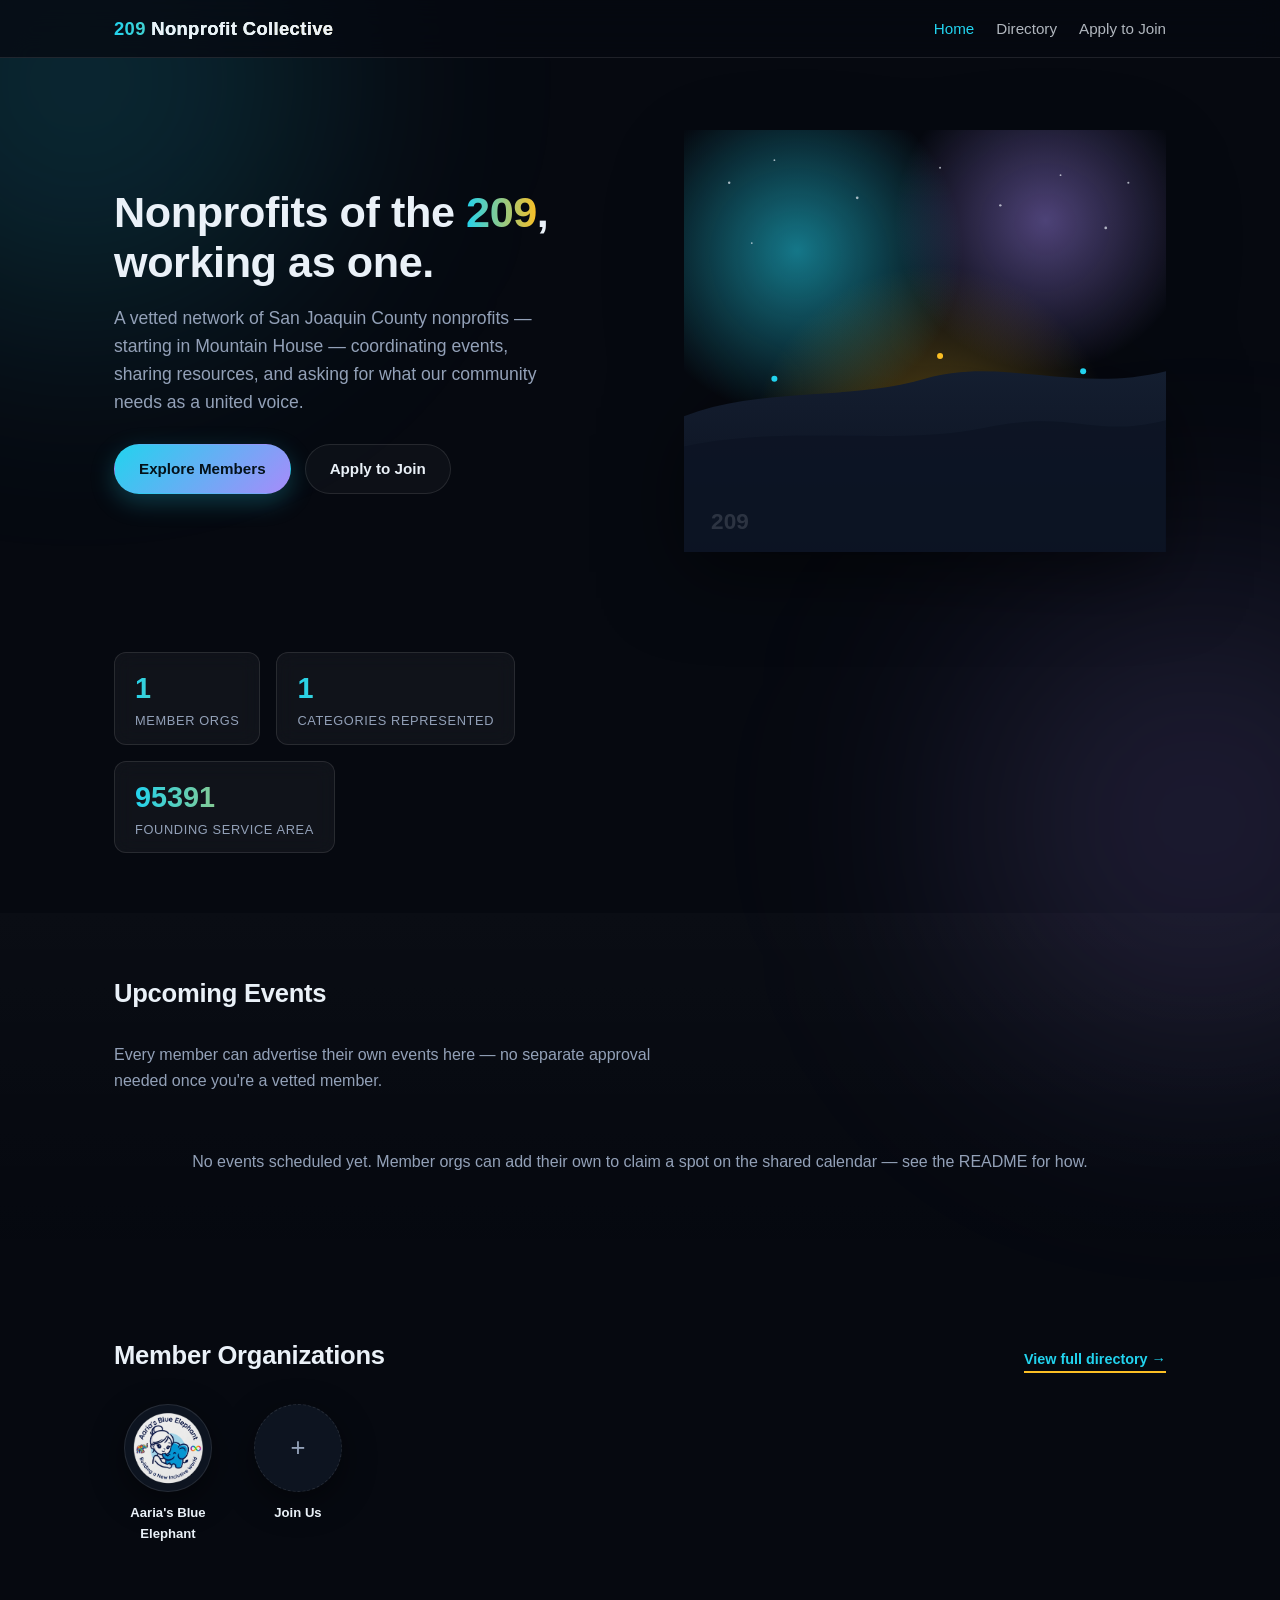
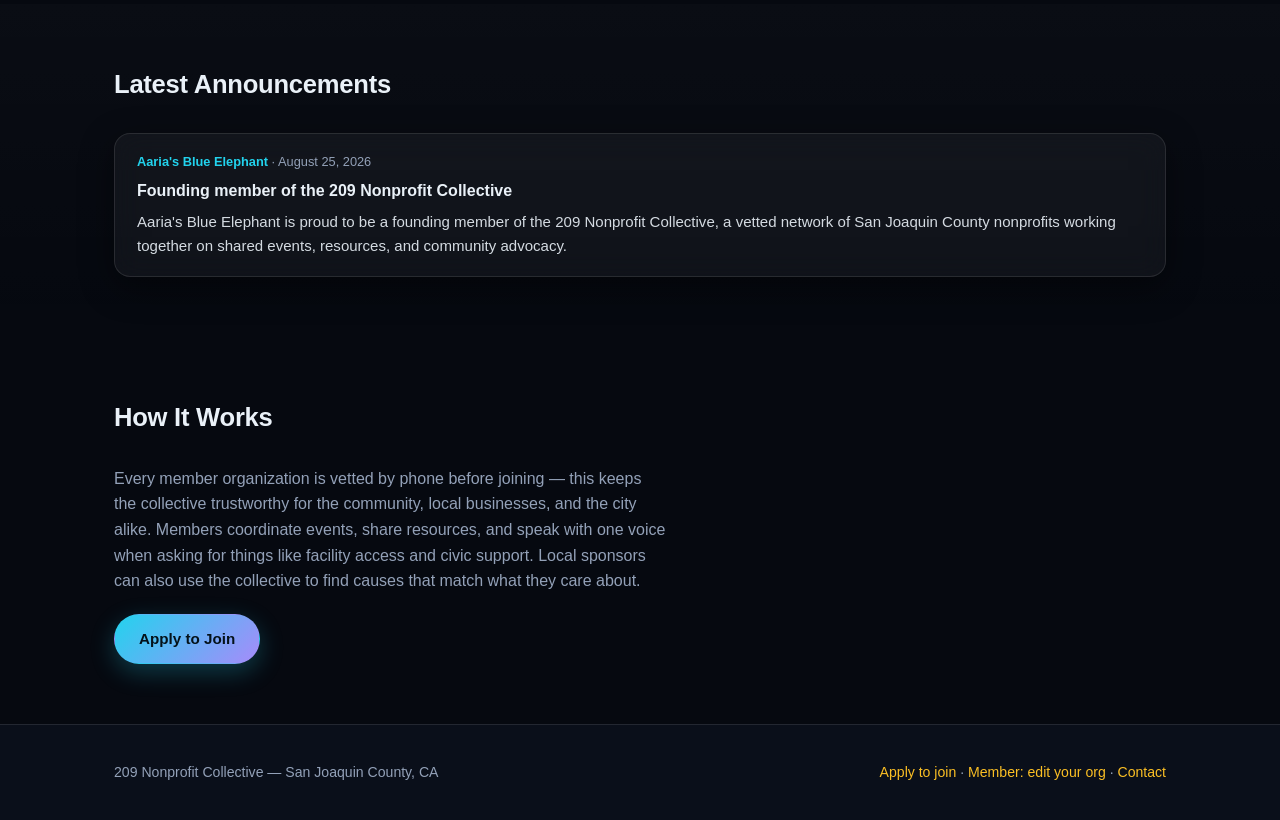
==== index.html @ 1b948d1a "Add dark/glow redesign, self-service org editing, and Google-auth publish path - Real logo, futurist" ====
<!doctype html>
<html lang="en">
<head>
  <meta charset="utf-8" />
  <meta name="viewport" content="width=device-width, initial-scale=1" />
  <title>209 Nonprofit Collective</title>
  <meta name="description" content="A vetted network of nonprofits serving San Joaquin County — starting in Mountain House and growing across the 209." />
  <link rel="stylesheet" href="assets/css/style.css" />
</head>
<body>
  <nav class="site-nav">
    <div class="container">
      <a class="brand" href="index.html">209 <span>Nonprofit Collective</span></a>
      <div class="nav-links">
        <a href="index.html" class="active">Home</a>
        <a href="directory.html">Directory</a>
        <a href="apply.html">Apply to Join</a>
      </div>
    </div>
  </nav>

  <header class="hero">
    <div class="container">
      <div class="hero-copy">
        <h1>Nonprofits of the <em>209</em>, working as one.</h1>
        <p>A vetted network of San Joaquin County nonprofits — starting in Mountain House — coordinating events, sharing resources, and asking for what our community needs as a united voice.</p>
        <div class="hero-actions">
          <a class="btn btn-gold" href="directory.html">Explore Members</a>
          <a class="btn btn-outline" href="apply.html">Apply to Join</a>
        </div>
      </div>
      <div class="hero-art">
        <img src="assets/img/hero.svg" alt="Illustration of San Joaquin County hills and wind turbines at sunrise" />
      </div>
    </div>
    <div class="container">
      <div class="stats">
        <div>
          <div class="stat-num" id="stat-members">–</div>
          <div class="stat-label">Member Orgs</div>
        </div>
        <div>
          <div class="stat-num" id="stat-categories">–</div>
          <div class="stat-label">Categories Represented</div>
        </div>
        <div>
          <div class="stat-num">95391</div>
          <div class="stat-label">Founding Service Area</div>
        </div>
      </div>
    </div>
  </header>

  <section class="section section-alt">
    <div class="container">
      <div class="section-head">
        <h2>Upcoming Events</h2>
      </div>
      <p class="lead">Every member can advertise their own events here — no separate approval needed once you're a vetted member.</p>
      <div class="event-list" id="events-list">
        <div class="empty-state">Loading events…</div>
      </div>
    </div>
  </section>

  <section class="section">
    <div class="container">
      <div class="section-head">
        <h2>Member Organizations</h2>
        <a class="link" href="directory.html">View full directory →</a>
      </div>
      <div class="bubble-grid" id="member-bubbles">
        <div class="empty-state">Loading member organizations…</div>
      </div>
    </div>
  </section>

  <section class="section section-alt">
    <div class="container">
      <div class="section-head">
        <h2>Latest Announcements</h2>
      </div>
      <div class="announce-list" id="announcements-list">
        <div class="empty-state">Loading announcements…</div>
      </div>
    </div>
  </section>

  <section class="section">
    <div class="container">
      <div class="section-head">
        <h2>How It Works</h2>
      </div>
      <p class="lead">Every member organization is vetted by phone before joining — this keeps the collective trustworthy for the community, local businesses, and the city alike. Members coordinate events, share resources, and speak with one voice when asking for things like facility access and civic support. Local sponsors can also use the collective to find causes that match what they care about.</p>
      <div class="hero-actions" style="margin-top: 20px;">
        <a class="btn btn-gold" href="apply.html">Apply to Join</a>
      </div>
    </div>
  </section>

  <footer class="site-footer">
    <div class="container footer-row">
      <div>209 Nonprofit Collective — San Joaquin County, CA</div>
      <div><a href="apply.html">Apply to join</a> · <a href="edit.html">Member: edit your org</a> · <a href="mailto:contact@aariasblueelephant.org">Contact</a></div>
    </div>
  </footer>

  <script src="assets/js/data.js" defer></script>
  <script src="assets/js/render.js" defer></script>
  <script src="assets/js/home.js" defer></script>
</body>
</html>
---- assets/css/style.css ----
:root {
  --bg: #060910;
  --bg-alt: #0A0F1A;
  --navy: #101827;
  --navy-dark: #060910;
  --panel: rgba(255, 255, 255, 0.045);
  --panel-solid: #0D1420;
  --panel-border: rgba(255, 255, 255, 0.10);
  --cyan: #22D3EE;
  --cyan-dim: rgba(34, 211, 238, 0.14);
  --gold: #FBBF24;
  --gold-dim: rgba(251, 191, 36, 0.14);
  --violet: #A78BFA;
  --pink: #F472B6;
  --sage: #5EEAD4;
  --text: #EAF1F8;
  --muted: #93A1B8;
  --white: #101827;
  --border: var(--panel-border);
  --radius: 16px;
  --shadow: 0 10px 34px rgba(0, 0, 0, 0.45);
  --glow-cyan: 0 0 0 1px rgba(34,211,238,0.35), 0 0 24px rgba(34,211,238,0.18);
  --font: -apple-system, BlinkMacSystemFont, "Segoe UI", Roboto, Helvetica, Arial, sans-serif;
  --org-accent: var(--cyan);
}

* { box-sizing: border-box; }

[hidden] { display: none !important; }

html { background: var(--bg); }

body {
  margin: 0;
  font-family: var(--font);
  color: var(--text);
  background: var(--bg);
  line-height: 1.6;
  position: relative;
  overflow-x: hidden;
}

/* ambient glow blobs, fixed so they read consistently behind every page */
body::before,
body::after {
  content: "";
  position: fixed;
  width: 480px;
  height: 480px;
  border-radius: 50%;
  filter: blur(120px);
  z-index: 0;
  pointer-events: none;
}
body::before { top: -160px; left: -160px; background: rgba(34, 211, 238, 0.16); }
body::after { bottom: -160px; right: -160px; background: rgba(167, 139, 250, 0.14); }

a { color: inherit; text-decoration: none; }

img { max-width: 100%; display: block; }

.container {
  max-width: 1100px;
  margin: 0 auto;
  padding: 0 24px;
  position: relative;
  z-index: 1;
}

/* Nav */
.site-nav {
  background: rgba(6, 9, 16, 0.75);
  backdrop-filter: blur(14px);
  -webkit-backdrop-filter: blur(14px);
  border-bottom: 1px solid var(--panel-border);
  color: var(--text);
  position: sticky;
  top: 0;
  z-index: 20;
}

.site-nav .container {
  display: flex;
  align-items: center;
  justify-content: space-between;
  padding-top: 14px;
  padding-bottom: 14px;
}

.brand {
  font-weight: 800;
  font-size: 1.15rem;
  letter-spacing: 0.02em;
  background: linear-gradient(90deg, var(--cyan), var(--gold));
  -webkit-background-clip: text;
  background-clip: text;
  color: transparent;
}

.brand span {
  background: linear-gradient(90deg, var(--text), var(--text));
  -webkit-background-clip: text;
  background-clip: text;
  color: var(--text);
}

.nav-links {
  display: flex;
  gap: 22px;
  font-size: 0.95rem;
}

.nav-links a {
  opacity: 0.75;
  transition: opacity 0.15s ease, color 0.15s ease;
  color: var(--text);
}

.nav-links a:hover,
.nav-links a.active { opacity: 1; color: var(--cyan); }

.nav-edit-btn {
  padding: 6px 16px;
  border-radius: 999px;
  border: 1px solid color-mix(in srgb, var(--org-accent) 55%, transparent);
  color: var(--org-accent) !important;
  font-weight: 700;
  opacity: 1 !important;
  background: color-mix(in srgb, var(--org-accent) 12%, transparent);
  transition: background 0.15s ease, transform 0.12s ease, box-shadow 0.15s ease;
}
.nav-edit-btn:hover {
  background: color-mix(in srgb, var(--org-accent) 24%, transparent);
  box-shadow: 0 0 16px color-mix(in srgb, var(--org-accent) 35%, transparent);
  transform: translateY(-1px);
}

/* Hero */
.hero {
  position: relative;
  overflow: hidden;
}

.hero .container {
  display: grid;
  grid-template-columns: 1.1fr 1fr;
  align-items: center;
  gap: 40px;
  padding-top: 72px;
  padding-bottom: 0;
}

.hero-copy h1 {
  font-size: 2.7rem;
  line-height: 1.15;
  margin: 0 0 16px;
  letter-spacing: -0.01em;
}

.hero-copy h1 em {
  font-style: normal;
  background: linear-gradient(90deg, var(--cyan), var(--gold));
  -webkit-background-clip: text;
  background-clip: text;
  color: transparent;
}

.hero-copy p {
  font-size: 1.1rem;
  color: var(--muted);
  max-width: 46ch;
  margin: 0 0 28px;
}

.hero-actions { display: flex; gap: 14px; flex-wrap: wrap; }

.btn {
  display: inline-block;
  padding: 12px 24px;
  border-radius: 999px;
  font-weight: 700;
  font-size: 0.95rem;
  border: 1px solid transparent;
  cursor: pointer;
  transition: transform 0.12s ease, box-shadow 0.12s ease, background 0.12s ease;
}

.btn:hover { transform: translateY(-1px); }

.btn-gold {
  background: linear-gradient(135deg, var(--cyan), var(--violet));
  color: #04121A;
  box-shadow: 0 8px 24px rgba(34, 211, 238, 0.25);
}
.btn-gold:hover { box-shadow: 0 10px 30px rgba(34, 211, 238, 0.4); }

.btn-outline {
  background: rgba(255,255,255,0.03);
  border-color: var(--panel-border);
  color: var(--text);
}
.btn-outline:hover { border-color: var(--cyan); color: var(--cyan); }

.hero-art { align-self: end; }
.hero-art img { width: 100%; height: auto; filter: drop-shadow(0 20px 40px rgba(0,0,0,0.5)); }

/* Stats */
.stats {
  display: flex;
  gap: 16px;
  padding: 28px 0 60px;
  flex-wrap: wrap;
}

.stats > div {
  background: var(--panel);
  border: 1px solid var(--panel-border);
  border-radius: 12px;
  padding: 12px 20px;
  backdrop-filter: blur(10px);
}

.stat-num {
  font-size: 1.8rem;
  font-weight: 800;
  background: linear-gradient(90deg, var(--cyan), var(--gold));
  -webkit-background-clip: text;
  background-clip: text;
  color: transparent;
}

.stat-label {
  font-size: 0.8rem;
  color: var(--muted);
  text-transform: uppercase;
  letter-spacing: 0.05em;
}

/* Section headings */
.section { padding: 60px 0; position: relative; }
.section-alt { background: linear-gradient(180deg, rgba(255,255,255,0.02), rgba(255,255,255,0)); }

.section-head {
  display: flex;
  align-items: baseline;
  justify-content: space-between;
  gap: 20px;
  margin-bottom: 28px;
  flex-wrap: wrap;
}

.section-head h2 { margin: 0; font-size: 1.6rem; letter-spacing: -0.01em; }
.section-head .link { color: var(--cyan); font-weight: 600; font-size: 0.9rem; border-bottom: 2px solid var(--gold); }
.section p.lead { color: var(--muted); max-width: 62ch; }

/* Member bubbles */
.bubble-grid {
  display: flex;
  flex-wrap: wrap;
  gap: 22px;
}

.bubble {
  width: 108px;
  text-align: center;
  cursor: pointer;
}

.bubble-avatar {
  width: 88px;
  height: 88px;
  border-radius: 50%;
  background: var(--panel-solid);
  border: 1px solid var(--panel-border);
  box-shadow: var(--shadow);
  display: flex;
  align-items: center;
  justify-content: center;
  overflow: hidden;
  margin: 0 auto 10px;
  transition: transform 0.15s ease, border-color 0.15s ease, box-shadow 0.15s ease;
}

.bubble:hover .bubble-avatar { transform: translateY(-3px); border-color: var(--cyan); box-shadow: var(--glow-cyan); }

.bubble-avatar img { width: 100%; height: 100%; object-fit: cover; }

.bubble-avatar .initials {
  font-weight: 700;
  color: var(--cyan);
  font-size: 1.1rem;
}

.bubble-name { font-size: 0.82rem; color: var(--text); font-weight: 600; }

.bubble-add .bubble-avatar {
  border-style: dashed;
  color: var(--muted);
  font-size: 1.6rem;
}

/* Cards / directory */
.toolbar {
  display: flex;
  gap: 14px;
  flex-wrap: wrap;
  margin-bottom: 28px;
}

.search-input,
.category-select {
  padding: 12px 16px;
  border-radius: 999px;
  border: 1px solid var(--panel-border);
  background: var(--panel-solid);
  color: var(--text);
  font-size: 0.95rem;
  font-family: var(--font);
}

.search-input::placeholder { color: var(--muted); }
.search-input { flex: 1; min-width: 220px; }

.card-grid {
  display: grid;
  grid-template-columns: repeat(auto-fill, minmax(260px, 1fr));
  gap: 20px;
}

.card {
  background: var(--panel);
  backdrop-filter: blur(14px);
  -webkit-backdrop-filter: blur(14px);
  border: 1px solid var(--panel-border);
  border-radius: var(--radius);
  padding: 20px;
  box-shadow: var(--shadow);
  display: flex;
  flex-direction: column;
  gap: 10px;
  transition: border-color 0.15s ease, transform 0.15s ease;
}

.card:hover { border-color: rgba(34,211,238,0.35); transform: translateY(-2px); }

.card-top { display: flex; align-items: center; gap: 12px; }

.card-avatar {
  width: 52px;
  height: 52px;
  border-radius: 50%;
  background: var(--panel-solid);
  border: 1px solid var(--panel-border);
  display: flex;
  align-items: center;
  justify-content: center;
  overflow: hidden;
  flex-shrink: 0;
}

.card-avatar img { width: 100%; height: 100%; object-fit: cover; }

.card-title { font-weight: 700; font-size: 1.05rem; }

.badge {
  display: inline-block;
  font-size: 0.72rem;
  font-weight: 700;
  text-transform: uppercase;
  letter-spacing: 0.03em;
  color: var(--sage);
  background: rgba(94, 234, 212, 0.10);
  border: 1px solid rgba(94, 234, 212, 0.25);
  padding: 4px 10px;
  border-radius: 999px;
  width: fit-content;
}

.card-tagline { color: var(--muted); font-size: 0.92rem; }

.card-link { margin-top: auto; font-weight: 600; color: var(--cyan); font-size: 0.88rem; border-bottom: 2px solid var(--gold); width: fit-content; }

.empty-state { color: var(--muted); padding: 40px 0; text-align: center; }

/* Announcements */
.announce-list { display: flex; flex-direction: column; gap: 18px; }

.announce-item {
  background: var(--panel);
  backdrop-filter: blur(14px);
  -webkit-backdrop-filter: blur(14px);
  border: 1px solid var(--panel-border);
  border-radius: var(--radius);
  padding: 18px 22px;
  box-shadow: var(--shadow);
}

.announce-meta { font-size: 0.8rem; color: var(--muted); margin-bottom: 6px; }
.announce-meta a { color: var(--cyan); font-weight: 600; }
.announce-title { font-weight: 700; margin-bottom: 6px; }
.announce-body { color: var(--text); font-size: 0.94rem; opacity: 0.9; }

/* Events */
.event-list { display: flex; flex-direction: column; gap: 14px; }

.event-item {
  display: flex;
  gap: 16px;
  align-items: center;
  background: var(--panel);
  backdrop-filter: blur(14px);
  -webkit-backdrop-filter: blur(14px);
  border: 1px solid var(--panel-border);
  border-radius: var(--radius);
  padding: 14px 18px;
  box-shadow: var(--shadow);
  transition: transform 0.12s ease, border-color 0.12s ease;
}

.event-item:hover { transform: translateY(-2px); border-color: var(--gold); }

.event-date-badge {
  flex-shrink: 0;
  width: 56px;
  height: 56px;
  border-radius: 10px;
  background: linear-gradient(135deg, var(--cyan), var(--violet));
  color: #04121A;
  display: flex;
  flex-direction: column;
  align-items: center;
  justify-content: center;
  line-height: 1.1;
}

.event-date-day { font-size: 1.2rem; font-weight: 800; }
.event-date-month { font-size: 0.68rem; letter-spacing: 0.06em; color: #04121A; opacity: 0.75; }

.event-title { font-weight: 700; }
.event-meta { font-size: 0.85rem; color: var(--muted); margin-top: 2px; }
.event-desc { font-size: 0.88rem; color: var(--text); margin-top: 4px; opacity: 0.9; }

/* Org profile page */
.org-header {
  background: var(--bg-alt);
  border-bottom: 1px solid var(--panel-border);
}

.org-banner {
  width: 100%;
  aspect-ratio: 3 / 1;
  background: linear-gradient(135deg, #14213A 0%, #1B1030 50%, #0E1B22 100%);
  position: relative;
  overflow: hidden;
}

.org-banner::before {
  content: "";
  position: absolute;
  inset: 0;
  background: radial-gradient(circle at 20% 30%, rgba(34,211,238,0.35), transparent 55%),
              radial-gradient(circle at 80% 70%, rgba(167,139,250,0.35), transparent 55%);
}

.org-banner img { width: 100%; height: 100%; object-fit: cover; position: relative; z-index: 1; }

.org-header-inner {
  text-align: center;
  padding: 0 0 32px;
}

.org-avatar {
  width: 110px;
  height: 110px;
  border-radius: 50%;
  border: 4px solid var(--bg-alt);
  background: var(--panel-solid);
  display: flex;
  align-items: center;
  justify-content: center;
  overflow: hidden;
  flex-shrink: 0;
  margin: -55px auto 14px;
  box-shadow: var(--glow-cyan), var(--shadow);
}

.org-header .badge { margin: 0 auto 8px; }

.org-header h1 { margin: 0 0 6px; font-size: 1.9rem; letter-spacing: -0.01em; }

.org-meta-row { display: flex; gap: 14px; flex-wrap: wrap; justify-content: center; font-size: 0.9rem; color: var(--muted); margin-top: 10px; }
.org-meta-row a { color: var(--cyan); font-weight: 600; }

.org-actions { display: flex; gap: 12px; justify-content: center; align-items: center; margin-top: 20px; flex-wrap: wrap; }

.share-icons { display: flex; gap: 8px; }

.share-icons a {
  width: 38px;
  height: 38px;
  border-radius: 50%;
  border: 1px solid var(--panel-border);
  display: flex;
  align-items: center;
  justify-content: center;
  font-size: 0.85rem;
  font-weight: 700;
  color: var(--text);
  background: var(--panel-solid);
  transition: border-color 0.12s ease, color 0.12s ease;
}

.share-icons a:hover { border-color: var(--gold); color: var(--gold); }

/* Per-org theme color accent — washes the whole profile page, not just the badge */
#org-content {
  background:
    radial-gradient(ellipse 900px 460px at 50% 0, color-mix(in srgb, var(--org-accent) 16%, transparent), transparent 70%),
    radial-gradient(ellipse 700px 400px at 100% 40%, color-mix(in srgb, var(--gold) 8%, transparent), transparent 70%);
}
.org-header .badge {
  color: var(--org-accent);
  background: color-mix(in srgb, var(--org-accent) 12%, transparent);
  border-color: color-mix(in srgb, var(--org-accent) 30%, transparent);
}
.org-avatar { box-shadow: 0 0 0 1px color-mix(in srgb, var(--org-accent) 35%, transparent), 0 0 24px color-mix(in srgb, var(--org-accent) 30%, transparent), var(--shadow); }
.org-banner::before {
  background: radial-gradient(circle at 20% 30%, color-mix(in srgb, var(--org-accent) 45%, transparent), transparent 55%),
              radial-gradient(circle at 80% 70%, color-mix(in srgb, var(--gold) 35%, transparent), transparent 55%);
}
.org-meta-row a { color: var(--org-accent); }
.share-icons a:hover { border-color: var(--org-accent); color: var(--org-accent); }
#org-content .btn-gold { background: linear-gradient(135deg, var(--org-accent), var(--gold)); }
#org-content h3 {
  display: inline-block;
  border-bottom: 2px solid color-mix(in srgb, var(--org-accent) 45%, transparent);
  padding-bottom: 4px;
}
#org-content .event-date-badge { background: linear-gradient(135deg, var(--org-accent), var(--gold)); }

.local-notice {
  background: var(--gold-dim);
  border-bottom: 1px solid rgba(251, 191, 36, 0.35);
  color: var(--text);
  font-size: 0.88rem;
  text-align: center;
  padding: 10px 20px;
}
.local-notice a { color: var(--gold); font-weight: 700; }

.org-body { display: grid; grid-template-columns: 2fr 1fr; gap: 40px; padding: 40px 0 70px; }

.org-body h3 { font-size: 1.1rem; margin-bottom: 12px; }
.org-body p#org-description { color: var(--muted); }

.program-list { list-style: none; padding: 0; margin: 0; display: flex; flex-direction: column; gap: 8px; }
.program-list li {
  background: var(--panel);
  backdrop-filter: blur(10px);
  border: 1px solid var(--panel-border);
  border-radius: 10px;
  padding: 10px 14px;
  font-size: 0.92rem;
}

.side-card {
  background: var(--panel);
  backdrop-filter: blur(14px);
  -webkit-backdrop-filter: blur(14px);
  border: 1px solid var(--panel-border);
  border-radius: var(--radius);
  padding: 20px;
  box-shadow: var(--shadow);
}

.side-card + .side-card { margin-top: 20px; }
.side-card p { color: var(--muted); }

/* Apply page */
.apply-grid { display: grid; grid-template-columns: 1fr 1fr; gap: 48px; padding: 50px 0 80px; }

.apply-grid h2 { margin-top: 0; }

.apply-grid ul { padding-left: 20px; color: var(--muted); }
.apply-grid li { margin-bottom: 8px; }
.apply-grid li strong { color: var(--text); }

.form-field { margin-bottom: 16px; }
.form-field label { display: block; font-weight: 600; font-size: 0.88rem; margin-bottom: 6px; color: var(--text); }

.form-field input,
.form-field select,
.form-field textarea {
  width: 100%;
  padding: 11px 14px;
  border-radius: 8px;
  border: 1px solid var(--panel-border);
  font-family: var(--font);
  font-size: 0.95rem;
  background: var(--panel-solid);
  color: var(--text);
}

.form-field input:focus,
.form-field select:focus,
.form-field textarea:focus {
  outline: none;
  border-color: var(--cyan);
  box-shadow: 0 0 0 3px rgba(34,211,238,0.15);
}

.form-field textarea { resize: vertical; min-height: 90px; }

.form-note { font-size: 0.82rem; color: var(--muted); margin-top: 16px; }
.field-hint { font-size: 0.8rem; color: var(--muted); margin: 2px 0 8px; }

/* Edit page */
.edit-preview {
  border: 1px solid var(--panel-border);
  border-radius: var(--radius);
  overflow: hidden;
  background: var(--panel-solid);
  margin-bottom: 24px;
}
.edit-preview-banner {
  width: 100%;
  aspect-ratio: 3 / 1;
  background: linear-gradient(135deg, #14213A 0%, #1B1030 50%, #0E1B22 100%);
  position: relative;
  overflow: hidden;
}
.edit-preview-banner::before {
  content: "";
  position: absolute;
  inset: 0;
  background: radial-gradient(circle at 20% 30%, rgba(34,211,238,0.35), transparent 55%),
              radial-gradient(circle at 80% 70%, rgba(167,139,250,0.35), transparent 55%);
}
.edit-preview-banner img { width: 100%; height: 100%; object-fit: cover; position: relative; z-index: 1; }
.edit-preview-row { display: flex; align-items: center; gap: 14px; padding: 16px 18px; }
.edit-preview-avatar {
  width: 64px;
  height: 64px;
  border-radius: 50%;
  background: var(--panel-solid);
  border: 3px solid var(--bg-alt);
  overflow: hidden;
  flex-shrink: 0;
  display: flex;
  align-items: center;
  justify-content: center;
  box-shadow: 0 0 0 1px color-mix(in srgb, var(--preview-accent, var(--cyan)) 35%, transparent),
              0 0 18px color-mix(in srgb, var(--preview-accent, var(--cyan)) 30%, transparent);
}
.edit-preview-avatar img { width: 100%; height: 100%; object-fit: cover; }
.edit-preview-avatar .initials { font-weight: 800; color: var(--preview-accent, var(--cyan)); }
.edit-preview .badge { color: var(--preview-accent, var(--cyan)); background: color-mix(in srgb, var(--preview-accent, var(--cyan)) 12%, transparent); border-color: color-mix(in srgb, var(--preview-accent, var(--cyan)) 30%, transparent); }
.edit-preview-name { font-weight: 700; margin-top: 6px; }
.edit-preview-tagline { font-size: 0.85rem; color: var(--muted); margin-top: 2px; }

.color-row { display: flex; align-items: center; gap: 10px; }
.color-row input[type="color"] {
  width: 44px;
  height: 40px;
  padding: 2px;
  border-radius: 8px;
  border: 1px solid var(--panel-border);
  background: var(--panel-solid);
  cursor: pointer;
}
.color-row input[type="text"] { flex: 1; }
.swatch-row { display: flex; gap: 8px; margin-top: 10px; }
.swatch {
  width: 26px;
  height: 26px;
  border-radius: 50%;
  border: 2px solid transparent;
  cursor: pointer;
  padding: 0;
}
.swatch:hover, .swatch.active { border-color: var(--text); transform: scale(1.1); }

.file-input { display: none; }
.file-row { display: flex; align-items: center; gap: 14px; margin-top: 8px; }
.file-thumb {
  width: 56px;
  height: 56px;
  border-radius: 10px;
  overflow: hidden;
  background: var(--panel-solid);
  border: 1px solid var(--panel-border);
  display: flex;
  align-items: center;
  justify-content: center;
  flex-shrink: 0;
  color: var(--muted);
  font-size: 0.68rem;
  text-align: center;
}
.file-thumb.round { border-radius: 50%; }
.file-thumb.wide { width: 96px; height: 32px; }
.file-thumb img { width: 100%; height: 100%; object-fit: cover; }

.btn-sm { padding: 8px 16px; font-size: 0.82rem; }

.save-status { margin-top: 14px; font-size: 0.86rem; color: var(--muted); }
.save-status.success { color: var(--cyan); font-weight: 600; }

/* Footer */
.site-footer {
  background: var(--bg-alt);
  border-top: 1px solid var(--panel-border);
  color: var(--muted);
  padding: 36px 0;
  font-size: 0.88rem;
}

.site-footer a { color: var(--gold); }
.footer-row { display: flex; justify-content: space-between; flex-wrap: wrap; gap: 12px; }

@media (max-width: 800px) {
  .hero .container { grid-template-columns: 1fr; padding-top: 40px; }
  .hero-art { order: -1; }
  .org-body { grid-template-columns: 1fr; }
  .apply-grid { grid-template-columns: 1fr; }
}
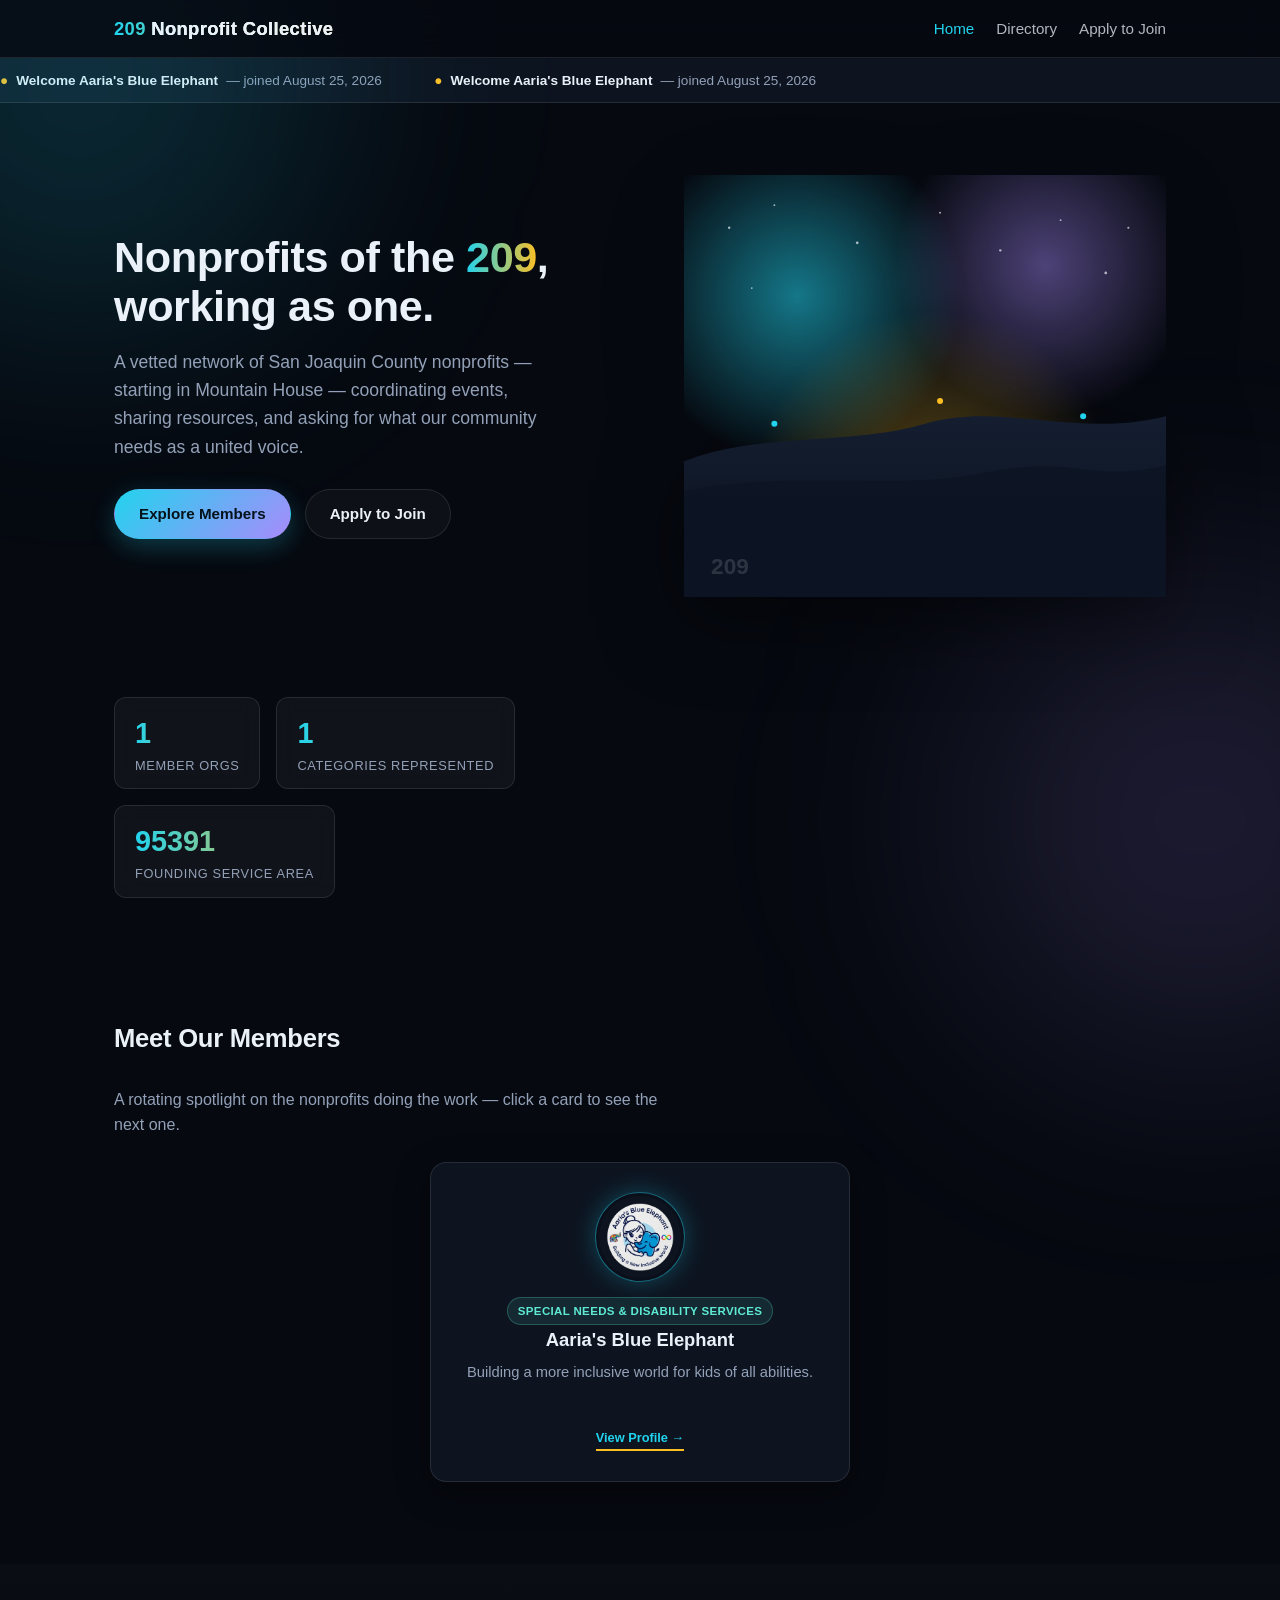
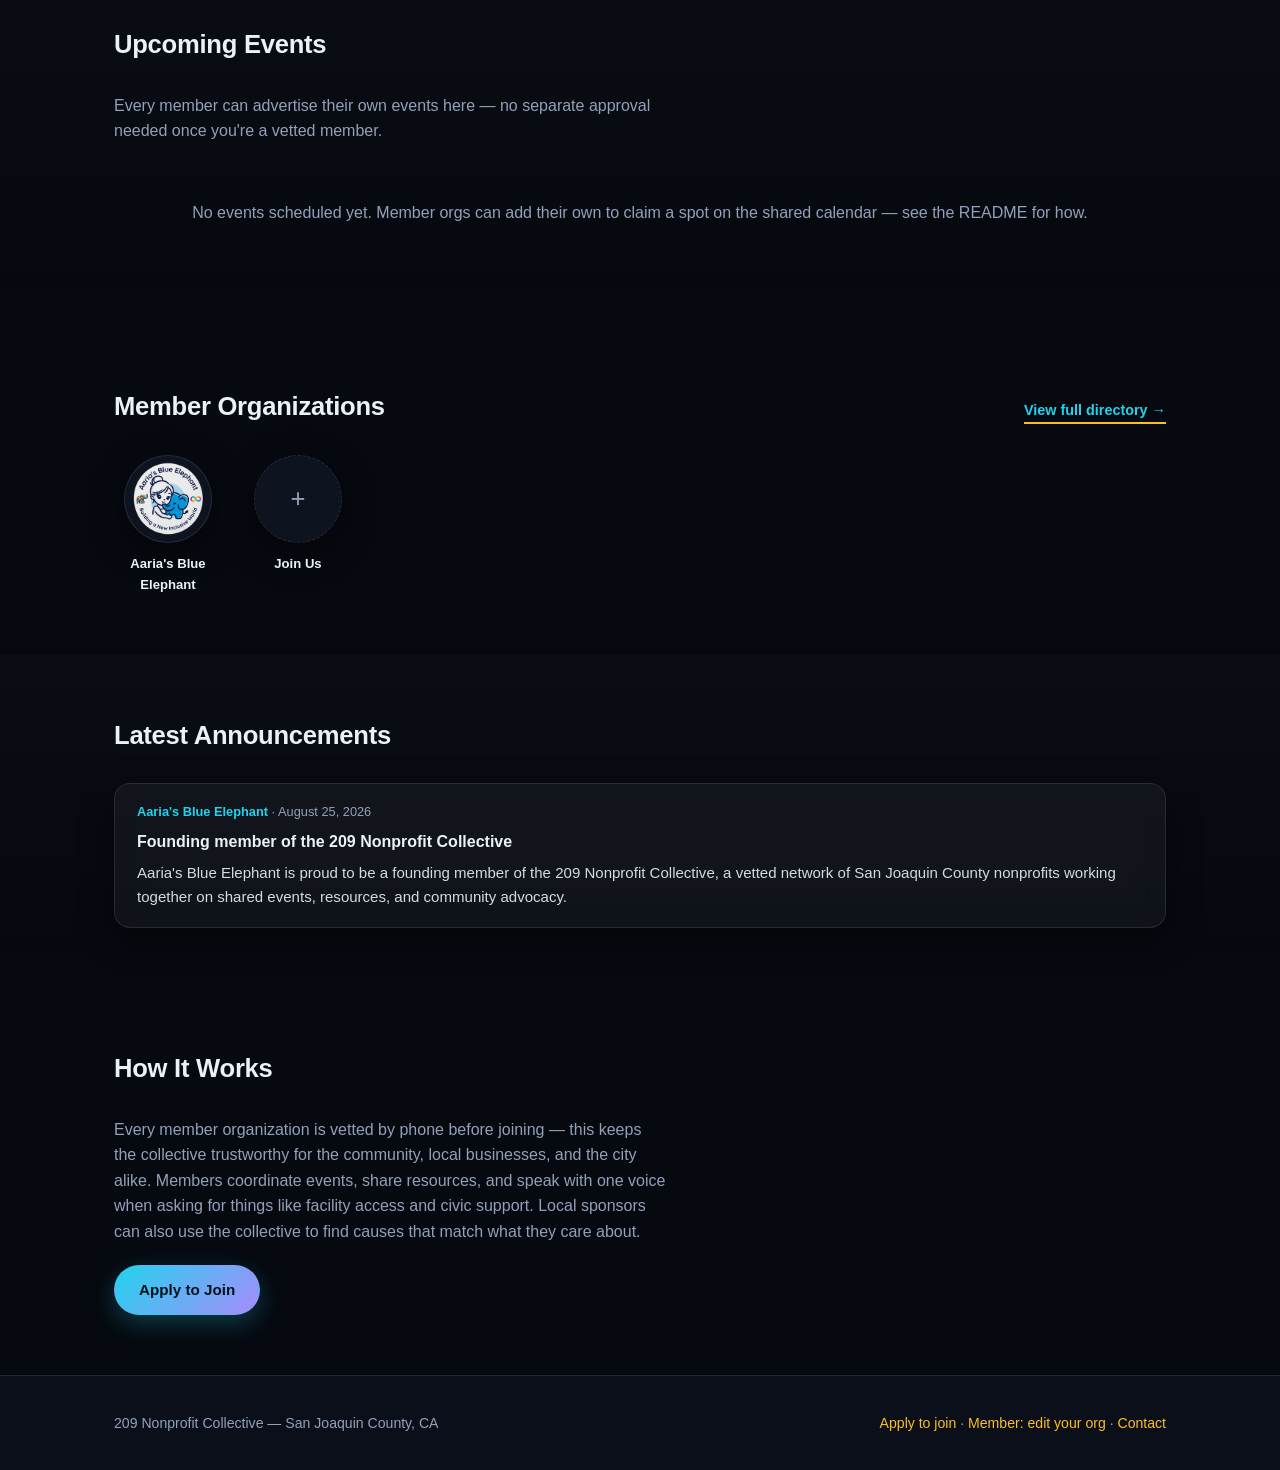
==== commit 726b54d3: "Add recent-joiners ticker and Member Spotlight card-stack carousel - Thin scrolling ticker below the" ====
--- a/index.html
+++ b/index.html
@@ -18,6 +18,10 @@
       </div>
     </div>
   </nav>
+
+  <div class="joined-ticker" id="joined-ticker" hidden>
+    <div class="joined-ticker-track" id="joined-ticker-track"></div>
+  </div>
 
   <header class="hero">
     <div class="container">
@@ -50,6 +54,21 @@
       </div>
     </div>
   </header>
+
+  <section class="section">
+    <div class="container">
+      <div class="section-head">
+        <h2>Meet Our Members</h2>
+      </div>
+      <p class="lead">A rotating spotlight on the nonprofits doing the work — click a card to see the next one.</p>
+      <div class="spotlight">
+        <div class="spotlight-stack" id="spotlight-stack">
+          <div class="empty-state">Loading members…</div>
+        </div>
+        <div class="spotlight-dots" id="spotlight-dots"></div>
+      </div>
+    </div>
+  </section>
 
   <section class="section section-alt">
     <div class="container">
--- a/assets/css/style.css
+++ b/assets/css/style.css
@@ -22,6 +22,7 @@
   --glow-cyan: 0 0 0 1px rgba(34,211,238,0.35), 0 0 24px rgba(34,211,238,0.18);
   --font: -apple-system, BlinkMacSystemFont, "Segoe UI", Roboto, Helvetica, Arial, sans-serif;
   --org-accent: var(--cyan);
+  --org-accent-2: var(--gold);
 }
 
 * { box-sizing: border-box; }
@@ -235,6 +236,109 @@
   text-transform: uppercase;
   letter-spacing: 0.05em;
 }
+
+/* Recently-joined ticker */
+.joined-ticker {
+  background: var(--panel-solid);
+  border-bottom: 1px solid var(--panel-border);
+  overflow: hidden;
+  white-space: nowrap;
+  padding: 9px 0;
+}
+.joined-ticker-track { display: inline-block; animation: joined-ticker-scroll 24s linear infinite; }
+.joined-ticker-track:hover { animation-play-state: paused; }
+.joined-ticker-item {
+  display: inline-flex;
+  align-items: center;
+  gap: 8px;
+  margin-right: 48px;
+  font-size: 0.85rem;
+  font-weight: 600;
+  color: var(--text);
+}
+.joined-ticker-item .dot { color: var(--gold); }
+.joined-ticker-item .date { color: var(--muted); font-weight: 500; }
+@keyframes joined-ticker-scroll {
+  from { transform: translateX(0); }
+  to { transform: translateX(-50%); }
+}
+
+/* Member spotlight card stack */
+.spotlight { display: flex; flex-direction: column; align-items: center; padding-top: 8px; }
+.spotlight-stack {
+  position: relative;
+  width: 100%;
+  max-width: 420px;
+  height: 320px;
+}
+.spotlight-card {
+  position: absolute;
+  inset: 0;
+  border-radius: var(--radius);
+  border: 1px solid var(--panel-border);
+  background: var(--panel-solid);
+  backdrop-filter: blur(14px);
+  -webkit-backdrop-filter: blur(14px);
+  padding: 30px 26px;
+  display: flex;
+  flex-direction: column;
+  align-items: center;
+  text-align: center;
+  cursor: pointer;
+  transition: transform 0.35s ease, opacity 0.35s ease;
+  box-shadow: var(--shadow);
+  --spotlight-accent: var(--cyan);
+}
+.spotlight-card.pos-0 { transform: translateY(0) scale(1) rotate(0deg); z-index: 3; opacity: 1; }
+.spotlight-card.pos-1 { transform: translateY(14px) scale(0.94) rotate(-4deg); z-index: 2; opacity: 0.65; }
+.spotlight-card.pos-2 { transform: translateY(26px) scale(0.88) rotate(5deg); z-index: 1; opacity: 0.35; }
+.spotlight-card.pos-hidden { opacity: 0; pointer-events: none; z-index: 0; }
+.spotlight-avatar {
+  width: 88px;
+  height: 88px;
+  border-radius: 50%;
+  overflow: hidden;
+  display: flex;
+  align-items: center;
+  justify-content: center;
+  background: var(--panel-solid);
+  border: 3px solid var(--bg-alt);
+  margin-bottom: 16px;
+  box-shadow: 0 0 0 1px color-mix(in srgb, var(--spotlight-accent) 35%, transparent), 0 0 24px color-mix(in srgb, var(--spotlight-accent) 30%, transparent);
+}
+.spotlight-avatar img { width: 100%; height: 100%; object-fit: cover; }
+.spotlight-avatar .initials { font-weight: 800; font-size: 1.4rem; color: var(--spotlight-accent); }
+.spotlight-badge { color: var(--spotlight-accent); }
+.spotlight-name { font-weight: 800; font-size: 1.15rem; }
+.spotlight-tagline { color: var(--muted); font-size: 0.92rem; margin-top: 6px; }
+.spotlight-link {
+  margin-top: auto;
+  padding-top: 16px;
+  font-size: 0.8rem;
+  font-weight: 700;
+  color: var(--spotlight-accent);
+  border-bottom: 2px solid var(--gold);
+}
+.spotlight-hint {
+  font-size: 0.7rem;
+  color: var(--muted);
+  text-transform: uppercase;
+  letter-spacing: 0.06em;
+  font-weight: 700;
+  margin-top: 6px;
+}
+.spotlight-dots { display: flex; gap: 8px; margin-top: 22px; }
+.spotlight-dot {
+  width: 8px;
+  height: 8px;
+  border-radius: 50%;
+  background: var(--panel-border);
+  border: none;
+  padding: 0;
+  cursor: pointer;
+  transition: background 0.15s ease, transform 0.15s ease;
+}
+.spotlight-dot.active { background: var(--cyan); transform: scale(1.3); }
 
 /* Section headings */
 .section { padding: 60px 0; position: relative; }
@@ -512,11 +616,13 @@
 
 .share-icons a:hover { border-color: var(--gold); color: var(--gold); }
 
-/* Per-org theme color accent — washes the whole profile page, not just the badge */
+/* Per-org theme — a named preset (or custom color pair) washes the whole
+   profile page in two coordinated hues, not just a single accent badge. */
 #org-content {
   background:
-    radial-gradient(ellipse 900px 460px at 50% 0, color-mix(in srgb, var(--org-accent) 16%, transparent), transparent 70%),
-    radial-gradient(ellipse 700px 400px at 100% 40%, color-mix(in srgb, var(--gold) 8%, transparent), transparent 70%);
+    radial-gradient(ellipse 1000px 520px at 50% 0, color-mix(in srgb, var(--org-accent) 24%, transparent), transparent 70%),
+    radial-gradient(ellipse 800px 460px at 100% 45%, color-mix(in srgb, var(--org-accent-2) 16%, transparent), transparent 70%),
+    radial-gradient(ellipse 700px 500px at 0% 80%, color-mix(in srgb, var(--org-accent) 10%, transparent), transparent 70%);
 }
 .org-header .badge {
   color: var(--org-accent);
@@ -525,18 +631,18 @@
 }
 .org-avatar { box-shadow: 0 0 0 1px color-mix(in srgb, var(--org-accent) 35%, transparent), 0 0 24px color-mix(in srgb, var(--org-accent) 30%, transparent), var(--shadow); }
 .org-banner::before {
-  background: radial-gradient(circle at 20% 30%, color-mix(in srgb, var(--org-accent) 45%, transparent), transparent 55%),
-              radial-gradient(circle at 80% 70%, color-mix(in srgb, var(--gold) 35%, transparent), transparent 55%);
+  background: radial-gradient(circle at 20% 30%, color-mix(in srgb, var(--org-accent) 50%, transparent), transparent 55%),
+              radial-gradient(circle at 80% 70%, color-mix(in srgb, var(--org-accent-2) 45%, transparent), transparent 55%);
 }
 .org-meta-row a { color: var(--org-accent); }
 .share-icons a:hover { border-color: var(--org-accent); color: var(--org-accent); }
-#org-content .btn-gold { background: linear-gradient(135deg, var(--org-accent), var(--gold)); }
+#org-content .btn-gold { background: linear-gradient(135deg, var(--org-accent), var(--org-accent-2)); }
 #org-content h3 {
   display: inline-block;
   border-bottom: 2px solid color-mix(in srgb, var(--org-accent) 45%, transparent);
   padding-bottom: 4px;
 }
-#org-content .event-date-badge { background: linear-gradient(135deg, var(--org-accent), var(--gold)); }
+#org-content .event-date-badge { background: linear-gradient(135deg, var(--org-accent), var(--org-accent-2)); }
 
 .local-notice {
   background: var(--gold-dim);
@@ -614,49 +720,43 @@
 .form-note { font-size: 0.82rem; color: var(--muted); margin-top: 16px; }
 .field-hint { font-size: 0.8rem; color: var(--muted); margin: 2px 0 8px; }
 
-/* Edit page */
+/* Edit page — reuses the real .org-header/.org-banner/.org-avatar/.badge
+   rules (driven by --org-accent) so this is a faithful, live miniature of
+   the actual profile page rather than a separate approximation. */
 .edit-preview {
   border: 1px solid var(--panel-border);
   border-radius: var(--radius);
   overflow: hidden;
-  background: var(--panel-solid);
   margin-bottom: 24px;
 }
-.edit-preview-banner {
-  width: 100%;
-  aspect-ratio: 3 / 1;
-  background: linear-gradient(135deg, #14213A 0%, #1B1030 50%, #0E1B22 100%);
-  position: relative;
-  overflow: hidden;
-}
-.edit-preview-banner::before {
-  content: "";
+.edit-preview .org-header-inner { padding: 0 20px 24px; }
+.edit-preview-name { font-weight: 700; margin-top: 6px; }
+.edit-preview-tagline { font-size: 0.85rem; color: var(--muted); margin-top: 2px; }
+
+.edit-preview .org-banner,
+.edit-preview .org-avatar { cursor: pointer; position: relative; }
+
+.edit-preview .org-banner::after,
+.edit-preview .org-avatar::after {
+  content: "✎ Click to change";
   position: absolute;
   inset: 0;
-  background: radial-gradient(circle at 20% 30%, rgba(34,211,238,0.35), transparent 55%),
-              radial-gradient(circle at 80% 70%, rgba(167,139,250,0.35), transparent 55%);
-}
-.edit-preview-banner img { width: 100%; height: 100%; object-fit: cover; position: relative; z-index: 1; }
-.edit-preview-row { display: flex; align-items: center; gap: 14px; padding: 16px 18px; }
-.edit-preview-avatar {
-  width: 64px;
-  height: 64px;
-  border-radius: 50%;
-  background: var(--panel-solid);
-  border: 3px solid var(--bg-alt);
-  overflow: hidden;
-  flex-shrink: 0;
   display: flex;
   align-items: center;
   justify-content: center;
-  box-shadow: 0 0 0 1px color-mix(in srgb, var(--preview-accent, var(--cyan)) 35%, transparent),
-              0 0 18px color-mix(in srgb, var(--preview-accent, var(--cyan)) 30%, transparent);
-}
-.edit-preview-avatar img { width: 100%; height: 100%; object-fit: cover; }
-.edit-preview-avatar .initials { font-weight: 800; color: var(--preview-accent, var(--cyan)); }
-.edit-preview .badge { color: var(--preview-accent, var(--cyan)); background: color-mix(in srgb, var(--preview-accent, var(--cyan)) 12%, transparent); border-color: color-mix(in srgb, var(--preview-accent, var(--cyan)) 30%, transparent); }
-.edit-preview-name { font-weight: 700; margin-top: 6px; }
-.edit-preview-tagline { font-size: 0.85rem; color: var(--muted); margin-top: 2px; }
+  text-align: center;
+  padding: 0 8px;
+  background: rgba(6, 9, 16, 0.6);
+  color: var(--text);
+  font-size: 0.78rem;
+  font-weight: 700;
+  opacity: 0;
+  transition: opacity 0.15s ease;
+  pointer-events: none;
+}
+.edit-preview .org-avatar::after { content: "✎"; font-size: 1.2rem; border-radius: 50%; }
+.edit-preview .org-banner:hover::after,
+.edit-preview .org-avatar:hover::after { opacity: 1; }
 
 .color-row { display: flex; align-items: center; gap: 10px; }
 .color-row input[type="color"] {
@@ -669,16 +769,34 @@
   cursor: pointer;
 }
 .color-row input[type="text"] { flex: 1; }
-.swatch-row { display: flex; gap: 8px; margin-top: 10px; }
-.swatch {
-  width: 26px;
-  height: 26px;
+
+.theme-grid { display: grid; grid-template-columns: repeat(auto-fill, minmax(76px, 1fr)); gap: 10px; }
+.theme-preset {
+  display: flex;
+  flex-direction: column;
+  align-items: center;
+  gap: 6px;
+  padding: 10px 6px;
+  border-radius: 12px;
+  border: 1px solid var(--panel-border);
+  background: var(--panel-solid);
+  cursor: pointer;
+  color: var(--text);
+  font-size: 0.78rem;
+  font-weight: 600;
+  transition: border-color 0.12s ease, transform 0.12s ease;
+}
+.theme-preset:hover { transform: translateY(-2px); }
+.theme-preset.active { border-color: var(--text); box-shadow: 0 0 0 1px var(--text); }
+.theme-preset-swatch {
+  width: 32px;
+  height: 32px;
   border-radius: 50%;
-  border: 2px solid transparent;
-  cursor: pointer;
-  padding: 0;
-}
-.swatch:hover, .swatch.active { border-color: var(--text); transform: scale(1.1); }
+  display: flex;
+  align-items: center;
+  justify-content: center;
+  font-size: 1rem;
+}
 
 .file-input { display: none; }
 .file-row { display: flex; align-items: center; gap: 14px; margin-top: 8px; }
@@ -696,7 +814,10 @@
   color: var(--muted);
   font-size: 0.68rem;
   text-align: center;
-}
+  cursor: pointer;
+  transition: border-color 0.12s ease;
+}
+.file-thumb:hover { border-color: var(--cyan); }
 .file-thumb.round { border-radius: 50%; }
 .file-thumb.wide { width: 96px; height: 32px; }
 .file-thumb img { width: 100%; height: 100%; object-fit: cover; }
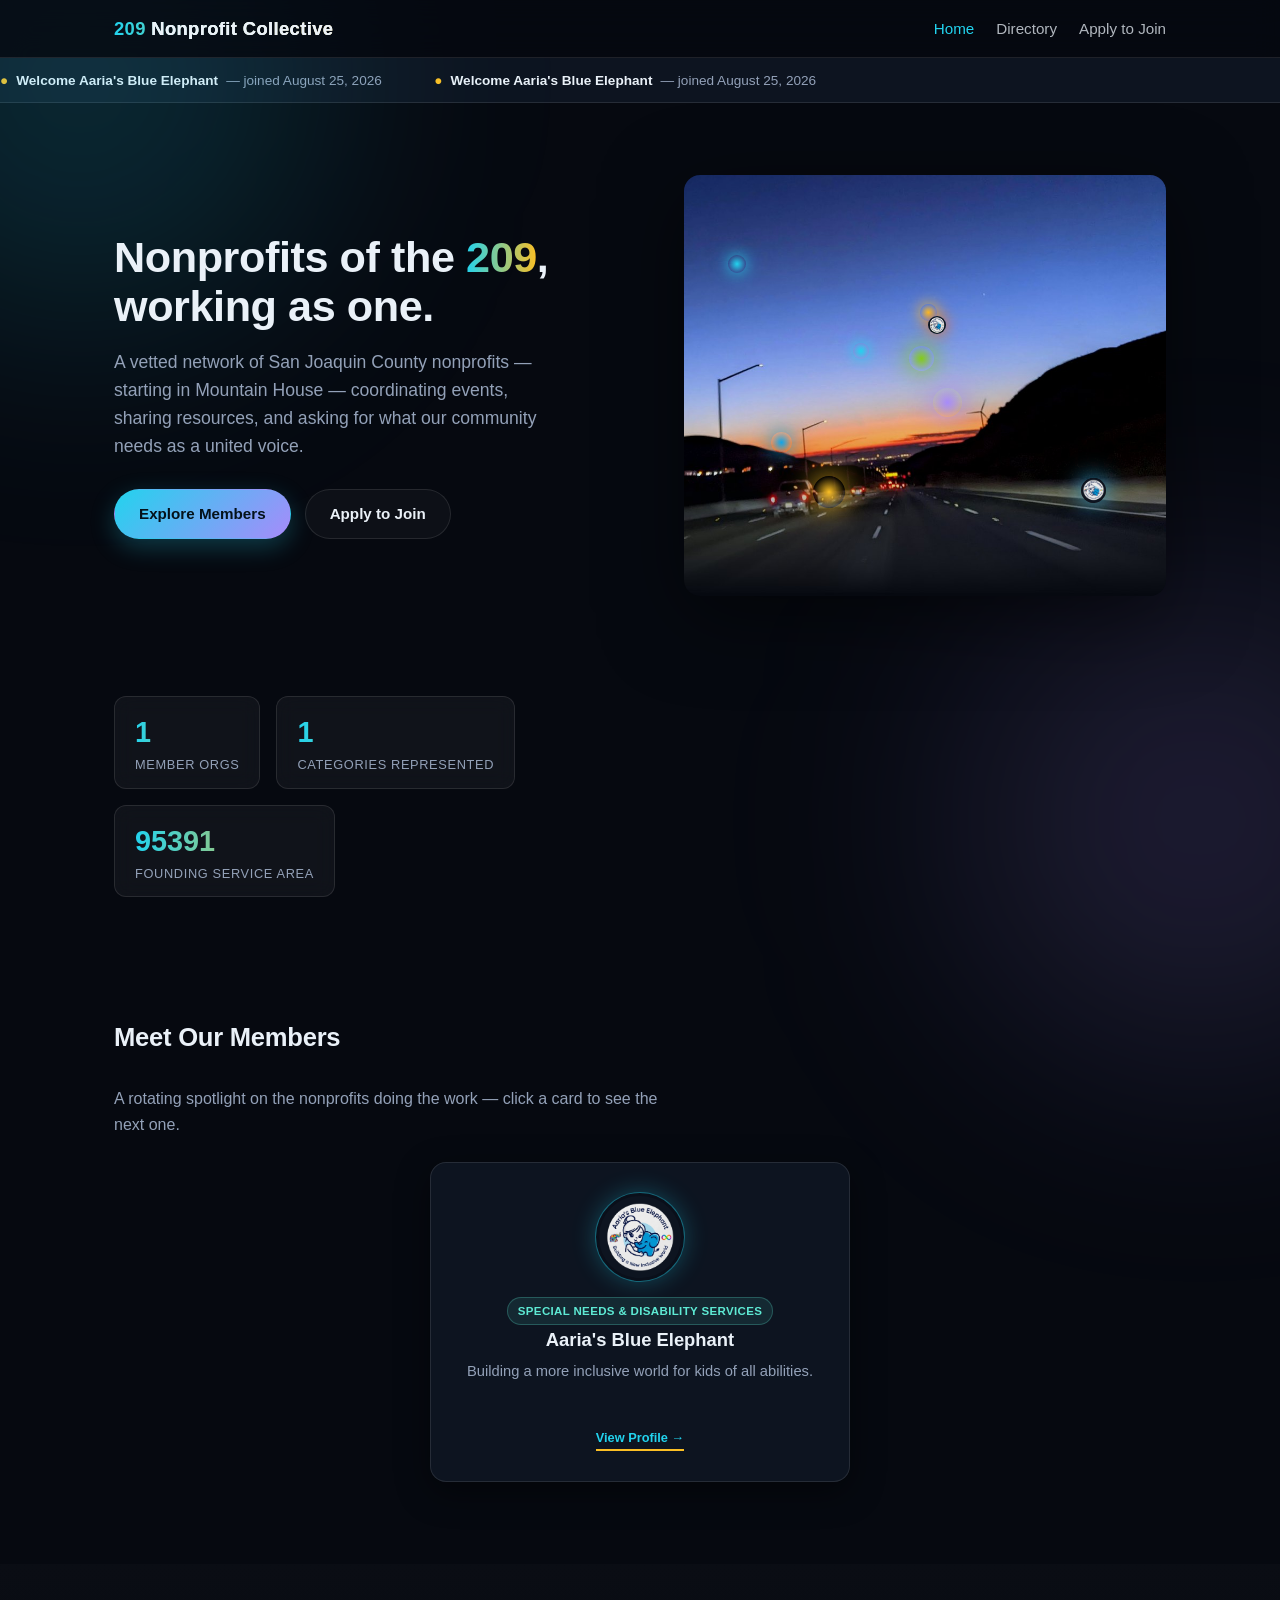
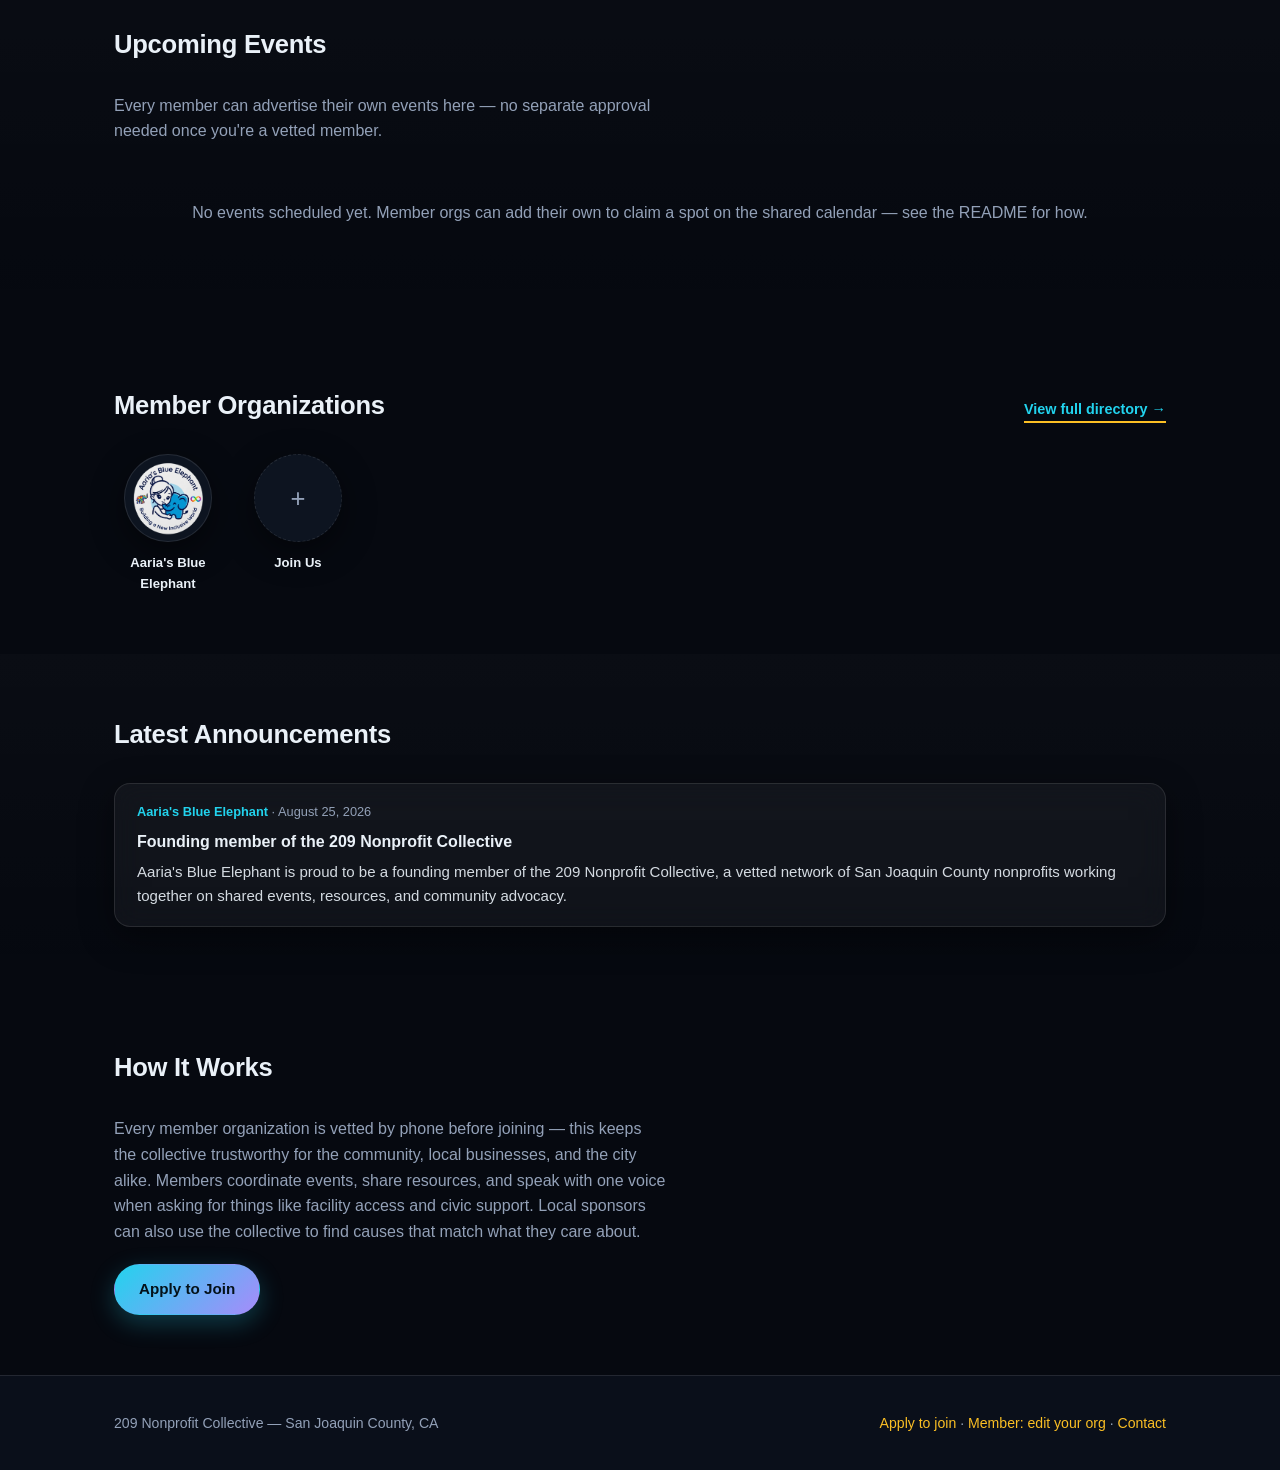
==== commit 6218d023: "Replace hero illustration with a real photo + animated logo-reveal orbs - New hero-photo.jpg: color-" ====
--- a/index.html
+++ b/index.html
@@ -34,7 +34,8 @@
         </div>
       </div>
       <div class="hero-art">
-        <img src="assets/img/hero.svg" alt="Illustration of San Joaquin County hills and wind turbines at sunrise" />
+        <img src="assets/img/hero-photo.jpg" alt="Sunset over the hills and wind turbines of San Joaquin County" />
+        <div class="hero-orbs" id="hero-orbs"></div>
       </div>
     </div>
     <div class="container">
--- a/assets/css/style.css
+++ b/assets/css/style.css
@@ -202,8 +202,33 @@
 }
 .btn-outline:hover { border-color: var(--cyan); color: var(--cyan); }
 
-.hero-art { align-self: end; }
-.hero-art img { width: 100%; height: auto; filter: drop-shadow(0 20px 40px rgba(0,0,0,0.5)); }
+.hero-art { align-self: end; position: relative; }
+.hero-art img { width: 100%; height: auto; border-radius: var(--radius); filter: drop-shadow(0 20px 40px rgba(0,0,0,0.5)); }
+
+/* Floating orbs drifting over the hero photo — occasionally one reveals a
+   real member's logo before fading back to a plain glowing dot. */
+.hero-orbs { position: absolute; inset: 0; overflow: hidden; border-radius: var(--radius); pointer-events: none; }
+.hero-orb {
+  position: absolute;
+  border-radius: 50%;
+  animation: hero-orb-float ease-in-out infinite;
+}
+.hero-orb img {
+  width: 100%;
+  height: 100%;
+  object-fit: cover;
+  border-radius: 50%;
+  opacity: 0;
+  filter: none;
+  transition: opacity 0.6s ease;
+  background: var(--panel-solid);
+}
+.hero-orb.showing-logo img { opacity: 1; }
+.hero-orb.showing-logo { box-shadow: 0 0 0 2px rgba(255,255,255,0.85), 0 0 22px rgba(255,255,255,0.5); }
+@keyframes hero-orb-float {
+  0%, 100% { transform: translate(0, 0) scale(1); }
+  50% { transform: translate(var(--drift-x, 20px), var(--drift-y, -20px)) scale(1.06); }
+}
 
 /* Stats */
 .stats {
@@ -540,6 +565,9 @@
 .event-date-day { font-size: 1.2rem; font-weight: 800; }
 .event-date-month { font-size: 0.68rem; letter-spacing: 0.06em; color: #04121A; opacity: 0.75; }
 
+.event-thumb { width: 56px; height: 56px; border-radius: 10px; overflow: hidden; flex-shrink: 0; }
+.event-thumb img { width: 100%; height: 100%; object-fit: cover; }
+
 .event-title { font-weight: 700; }
 .event-meta { font-size: 0.85rem; color: var(--muted); margin-top: 2px; }
 .event-desc { font-size: 0.88rem; color: var(--text); margin-top: 4px; opacity: 0.9; }
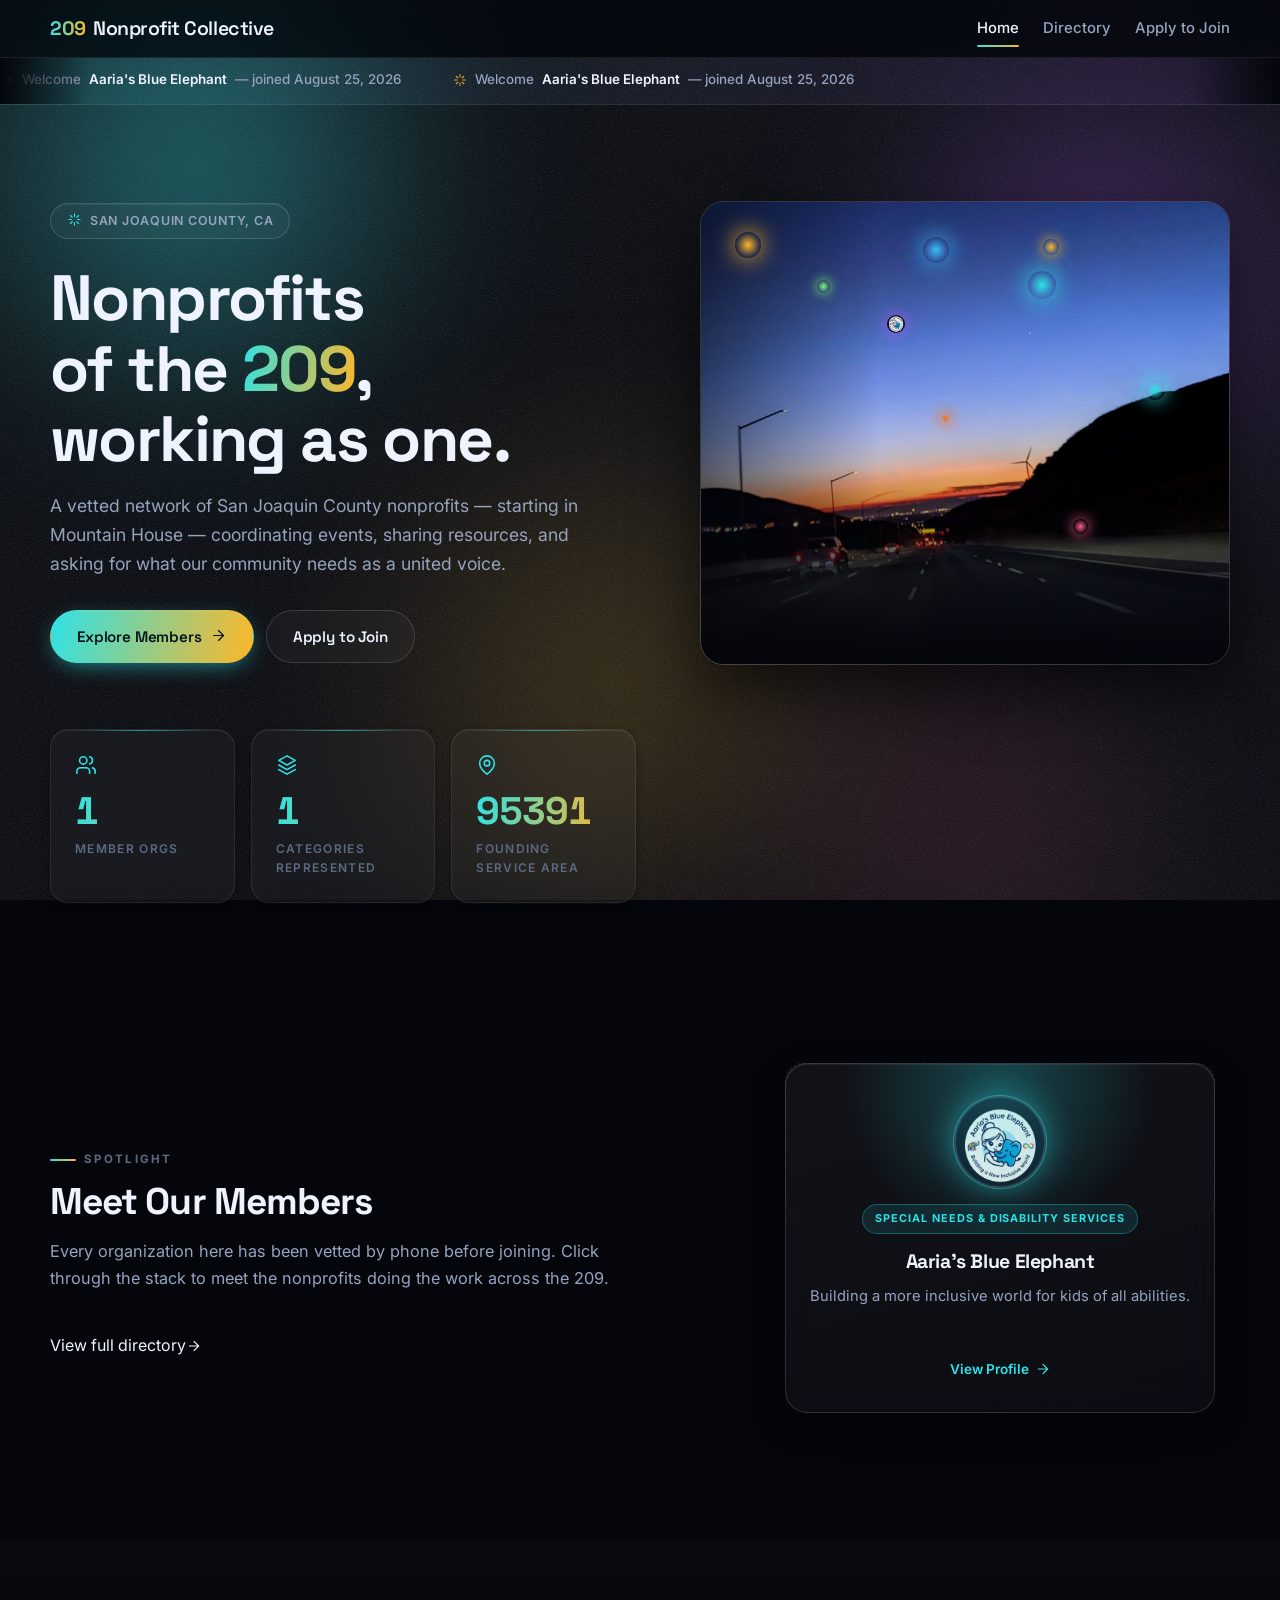
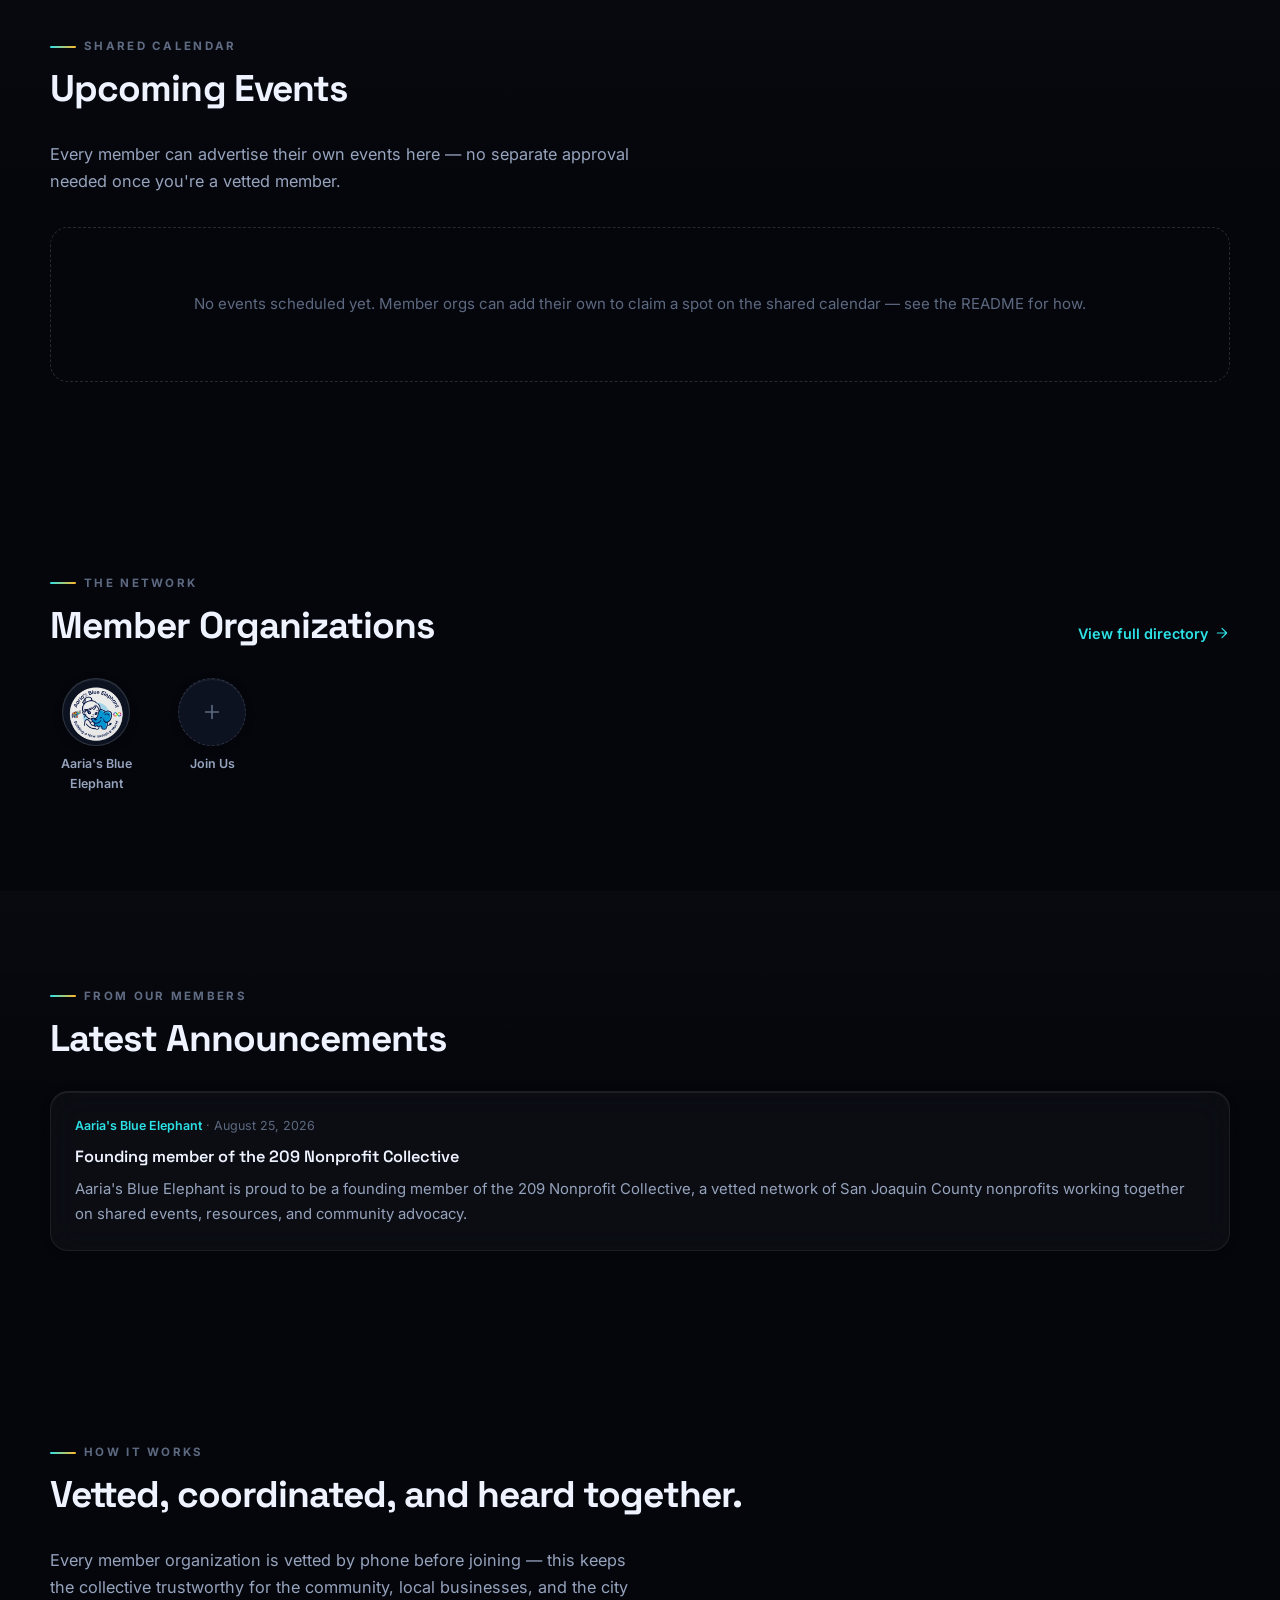
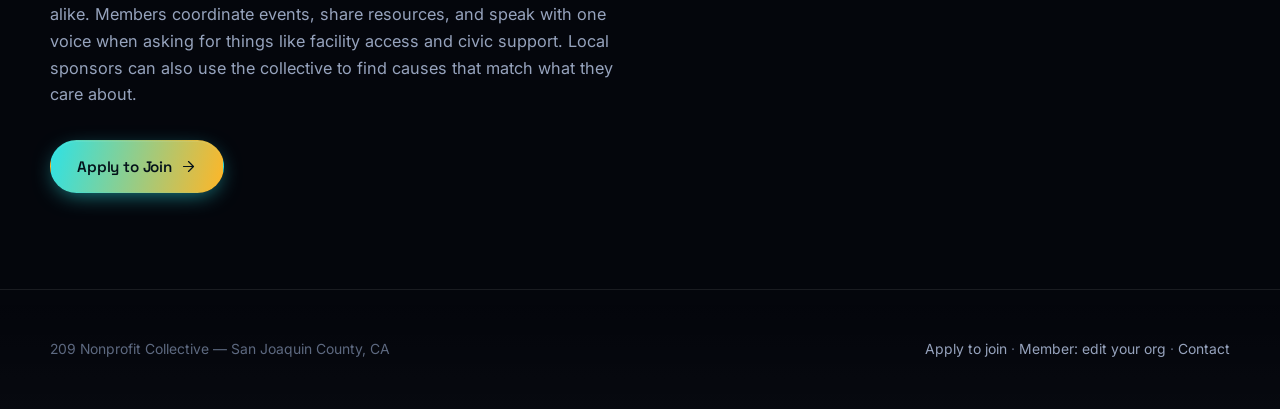
==== commit dc75d336: "Full visual overhaul: design system, iconography, and motion Diagnosis of what read as amateur: emoj" ====
--- a/index.html
+++ b/index.html
@@ -5,12 +5,31 @@
   <meta name="viewport" content="width=device-width, initial-scale=1" />
   <title>209 Nonprofit Collective</title>
   <meta name="description" content="A vetted network of nonprofits serving San Joaquin County — starting in Mountain House and growing across the 209." />
+  <link rel="preconnect" href="https://fonts.googleapis.com" />
+  <link rel="preconnect" href="https://fonts.gstatic.com" crossorigin />
+  <link href="https://fonts.googleapis.com/css2?family=Space+Grotesk:wght@500;600;700&family=Inter:wght@400;500;600;700&display=swap" rel="stylesheet" />
   <link rel="stylesheet" href="assets/css/style.css" />
 </head>
 <body>
+  <div class="preloader">
+    <div style="display:grid;place-items:center;">
+      <div class="pre-mark">209</div>
+      <div class="pre-bar"><span></span></div>
+      <div class="pre-label">Nonprofit Collective</div>
+    </div>
+  </div>
+
+  <div class="ambient" aria-hidden="true">
+    <div class="aurora aurora-1"></div>
+    <div class="aurora aurora-2"></div>
+    <div class="aurora aurora-3"></div>
+    <div class="aurora aurora-4"></div>
+    <div class="grain"></div>
+  </div>
+
   <nav class="site-nav">
     <div class="container">
-      <a class="brand" href="index.html">209 <span>Nonprofit Collective</span></a>
+      <a class="brand" href="index.html"><span class="grad-text">209</span> <span>Nonprofit Collective</span></a>
       <div class="nav-links">
         <a href="index.html" class="active">Home</a>
         <a href="directory.html">Directory</a>
@@ -26,29 +45,36 @@
   <header class="hero">
     <div class="container">
       <div class="hero-copy">
-        <h1>Nonprofits of the <em>209</em>, working as one.</h1>
-        <p>A vetted network of San Joaquin County nonprofits — starting in Mountain House — coordinating events, sharing resources, and asking for what our community needs as a united voice.</p>
-        <div class="hero-actions">
-          <a class="btn btn-gold" href="directory.html">Explore Members</a>
+        <div class="hero-kicker reveal"><i data-icon="sparkle" data-icon-size="15"></i> San Joaquin County, CA</div>
+        <h1 class="reveal">Nonprofits of the <span class="grad-text">209</span>, working as one.</h1>
+        <p class="reveal">A vetted network of San Joaquin County nonprofits — starting in Mountain House — coordinating events, sharing resources, and asking for what our community needs as a united voice.</p>
+        <div class="hero-actions reveal">
+          <a class="btn btn-gold" href="directory.html">Explore Members <i data-icon="arrowRight" data-icon-size="17"></i></a>
           <a class="btn btn-outline" href="apply.html">Apply to Join</a>
         </div>
       </div>
-      <div class="hero-art">
-        <img src="assets/img/hero-photo.jpg" alt="Sunset over the hills and wind turbines of San Joaquin County" />
-        <div class="hero-orbs" id="hero-orbs"></div>
+      <div class="hero-art reveal">
+        <div class="hero-frame">
+          <img src="assets/img/hero-photo.jpg" alt="Sunset over the hills and wind turbines of San Joaquin County" />
+          <div class="hero-orbs" id="hero-orbs"></div>
+        </div>
       </div>
     </div>
+
     <div class="container">
       <div class="stats">
-        <div>
-          <div class="stat-num" id="stat-members">–</div>
+        <div class="stat reveal">
+          <i class="stat-icon" data-icon="users" data-icon-size="22"></i>
+          <div class="stat-num" id="stat-members">0</div>
           <div class="stat-label">Member Orgs</div>
         </div>
-        <div>
-          <div class="stat-num" id="stat-categories">–</div>
+        <div class="stat reveal">
+          <i class="stat-icon" data-icon="layers" data-icon-size="22"></i>
+          <div class="stat-num" id="stat-categories">0</div>
           <div class="stat-label">Categories Represented</div>
         </div>
-        <div>
+        <div class="stat reveal">
+          <i class="stat-icon" data-icon="pin" data-icon-size="22"></i>
           <div class="stat-num">95391</div>
           <div class="stat-label">Founding Service Area</div>
         </div>
@@ -57,12 +83,14 @@
   </header>
 
   <section class="section">
-    <div class="container">
-      <div class="section-head">
+    <div class="container spotlight-layout">
+      <div class="reveal">
+        <div class="section-kicker">Spotlight</div>
         <h2>Meet Our Members</h2>
+        <p class="lead" style="margin-top: 16px;">Every organization here has been vetted by phone before joining. Click through the stack to meet the nonprofits doing the work across the 209.</p>
+        <a class="link" href="directory.html" style="margin-top: 24px; display: inline-flex;">View full directory <i data-icon="arrowRight" data-icon-size="16"></i></a>
       </div>
-      <p class="lead">A rotating spotlight on the nonprofits doing the work — click a card to see the next one.</p>
-      <div class="spotlight">
+      <div class="spotlight reveal">
         <div class="spotlight-stack" id="spotlight-stack">
           <div class="empty-state">Loading members…</div>
         </div>
@@ -73,10 +101,13 @@
 
   <section class="section section-alt">
     <div class="container">
-      <div class="section-head">
-        <h2>Upcoming Events</h2>
+      <div class="section-head reveal">
+        <div>
+          <div class="section-kicker">Shared Calendar</div>
+          <h2>Upcoming Events</h2>
+        </div>
       </div>
-      <p class="lead">Every member can advertise their own events here — no separate approval needed once you're a vetted member.</p>
+      <p class="lead reveal" style="margin-bottom: 32px;">Every member can advertise their own events here — no separate approval needed once you're a vetted member.</p>
       <div class="event-list" id="events-list">
         <div class="empty-state">Loading events…</div>
       </div>
@@ -85,11 +116,14 @@
 
   <section class="section">
     <div class="container">
-      <div class="section-head">
-        <h2>Member Organizations</h2>
-        <a class="link" href="directory.html">View full directory →</a>
+      <div class="section-head reveal">
+        <div>
+          <div class="section-kicker">The Network</div>
+          <h2>Member Organizations</h2>
+        </div>
+        <a class="link" href="directory.html">View full directory <i data-icon="arrowRight" data-icon-size="16"></i></a>
       </div>
-      <div class="bubble-grid" id="member-bubbles">
+      <div class="bubble-grid reveal" id="member-bubbles">
         <div class="empty-state">Loading member organizations…</div>
       </div>
     </div>
@@ -97,8 +131,11 @@
 
   <section class="section section-alt">
     <div class="container">
-      <div class="section-head">
-        <h2>Latest Announcements</h2>
+      <div class="section-head reveal">
+        <div>
+          <div class="section-kicker">From Our Members</div>
+          <h2>Latest Announcements</h2>
+        </div>
       </div>
       <div class="announce-list" id="announcements-list">
         <div class="empty-state">Loading announcements…</div>
@@ -108,12 +145,15 @@
 
   <section class="section">
     <div class="container">
-      <div class="section-head">
-        <h2>How It Works</h2>
+      <div class="section-head reveal">
+        <div>
+          <div class="section-kicker">How It Works</div>
+          <h2>Vetted, coordinated, and heard together.</h2>
+        </div>
       </div>
-      <p class="lead">Every member organization is vetted by phone before joining — this keeps the collective trustworthy for the community, local businesses, and the city alike. Members coordinate events, share resources, and speak with one voice when asking for things like facility access and civic support. Local sponsors can also use the collective to find causes that match what they care about.</p>
-      <div class="hero-actions" style="margin-top: 20px;">
-        <a class="btn btn-gold" href="apply.html">Apply to Join</a>
+      <p class="lead reveal">Every member organization is vetted by phone before joining — this keeps the collective trustworthy for the community, local businesses, and the city alike. Members coordinate events, share resources, and speak with one voice when asking for things like facility access and civic support. Local sponsors can also use the collective to find causes that match what they care about.</p>
+      <div class="hero-actions reveal" style="margin-top: 32px;">
+        <a class="btn btn-gold" href="apply.html">Apply to Join <i data-icon="arrowRight" data-icon-size="17"></i></a>
       </div>
     </div>
   </section>
@@ -125,6 +165,8 @@
     </div>
   </footer>
 
+  <script src="assets/js/icons.js" defer></script>
+  <script src="assets/js/ui.js" defer></script>
   <script src="assets/js/data.js" defer></script>
   <script src="assets/js/render.js" defer></script>
   <script src="assets/js/home.js" defer></script>
--- a/assets/css/style.css
+++ b/assets/css/style.css
@@ -1,875 +1,1149 @@
+/* ============================================================
+   209 Nonprofit Collective — "Civic Futurism" design system
+   Dark, cinematic, glass + aurora. Built around a real type
+   pairing (Space Grotesk / Inter), an SVG icon set, layered
+   depth, and choreographed motion.
+   ============================================================ */
+
+/* ---------- 1. Tokens ---------- */
 :root {
-  --bg: #060910;
-  --bg-alt: #0A0F1A;
-  --navy: #101827;
-  --navy-dark: #060910;
-  --panel: rgba(255, 255, 255, 0.045);
-  --panel-solid: #0D1420;
-  --panel-border: rgba(255, 255, 255, 0.10);
-  --cyan: #22D3EE;
-  --cyan-dim: rgba(34, 211, 238, 0.14);
-  --gold: #FBBF24;
-  --gold-dim: rgba(251, 191, 36, 0.14);
-  --violet: #A78BFA;
-  --pink: #F472B6;
-  --sage: #5EEAD4;
-  --text: #EAF1F8;
-  --muted: #93A1B8;
-  --white: #101827;
-  --border: var(--panel-border);
-  --radius: 16px;
-  --shadow: 0 10px 34px rgba(0, 0, 0, 0.45);
-  --glow-cyan: 0 0 0 1px rgba(34,211,238,0.35), 0 0 24px rgba(34,211,238,0.18);
-  --font: -apple-system, BlinkMacSystemFont, "Segoe UI", Roboto, Helvetica, Arial, sans-serif;
-  --org-accent: var(--cyan);
-  --org-accent-2: var(--gold);
+  /* Surface ramp — deep near-black with a blue cast */
+  --bg: #04060C;
+  --bg-1: #070A12;
+  --bg-2: #0B1019;
+  --surface: rgba(255, 255, 255, 0.032);
+  --surface-2: rgba(255, 255, 255, 0.055);
+  --surface-solid: #0C1220;
+  --border: rgba(255, 255, 255, 0.075);
+  --border-2: rgba(255, 255, 255, 0.14);
+
+  /* Accents — luminous, saturated */
+  --aqua: #2DE2E6;
+  --amber: #FFB627;
+  --violet: #A855F7;
+  --rose: #FF5D8F;
+  --lime: #7CFF6B;
+
+  /* Per-org theme (overridden at runtime) */
+  --org-accent: var(--aqua);
+  --org-accent-2: var(--amber);
+
+  /* Text ramp */
+  --text: #EEF3FF;
+  --text-dim: #96A3BD;
+  --text-faint: #5D6980;
+
+  /* Type */
+  --font-display: "Space Grotesk", -apple-system, BlinkMacSystemFont, "Segoe UI", sans-serif;
+  --font-body: "Inter", -apple-system, BlinkMacSystemFont, "Segoe UI", Roboto, sans-serif;
+
+  /* Space scale */
+  --s1: 4px;   --s2: 8px;   --s3: 12px;  --s4: 16px;
+  --s5: 24px;  --s6: 32px;  --s7: 48px;  --s8: 64px;
+  --s9: 96px;  --s10: 128px;
+
+  --radius: 18px;
+  --radius-sm: 12px;
+  --radius-pill: 999px;
+
+  /* Depth — the inset top-highlight is what sells "glass" */
+  --lift: inset 0 1px 0 rgba(255, 255, 255, 0.07);
+  --shadow-1: 0 2px 8px rgba(0, 0, 0, 0.3);
+  --shadow-2: 0 12px 32px rgba(0, 0, 0, 0.45);
+  --shadow-3: 0 24px 64px rgba(0, 0, 0, 0.6);
+
+  --ease: cubic-bezier(0.22, 1, 0.36, 1);
+  --ease-in-out: cubic-bezier(0.65, 0, 0.35, 1);
+
+  /* Legacy aliases so older rules/JS keep resolving */
+  --cyan: var(--aqua);
+  --gold: var(--amber);
+  --sage: var(--aqua);
+  --muted: var(--text-dim);
+  --panel: var(--surface);
+  --panel-solid: var(--surface-solid);
+  --panel-border: var(--border);
+  --shadow: var(--shadow-2);
 }
 
 * { box-sizing: border-box; }
-
 [hidden] { display: none !important; }
 
-html { background: var(--bg); }
+html { background: var(--bg); scroll-behavior: smooth; }
 
 body {
   margin: 0;
-  font-family: var(--font);
+  font-family: var(--font-body);
   color: var(--text);
   background: var(--bg);
-  line-height: 1.6;
-  position: relative;
+  line-height: 1.65;
+  font-size: 16px;
+  -webkit-font-smoothing: antialiased;
+  -moz-osx-font-smoothing: grayscale;
   overflow-x: hidden;
 }
 
-/* ambient glow blobs, fixed so they read consistently behind every page */
-body::before,
-body::after {
-  content: "";
+a { color: inherit; text-decoration: none; }
+img { display: block; max-width: 100%; }
+button { font-family: inherit; }
+
+.container { width: min(1180px, 100% - 48px); margin-inline: auto; }
+
+.icon { flex-shrink: 0; vertical-align: -0.18em; }
+
+/* ---------- 2. Ambient background: aurora mesh + grain ---------- */
+.ambient {
   position: fixed;
-  width: 480px;
-  height: 480px;
-  border-radius: 50%;
-  filter: blur(120px);
+  inset: 0;
   z-index: 0;
   pointer-events: none;
-}
-body::before { top: -160px; left: -160px; background: rgba(34, 211, 238, 0.16); }
-body::after { bottom: -160px; right: -160px; background: rgba(167, 139, 250, 0.14); }
-
-a { color: inherit; text-decoration: none; }
-
-img { max-width: 100%; display: block; }
-
-.container {
-  max-width: 1100px;
-  margin: 0 auto;
-  padding: 0 24px;
-  position: relative;
-  z-index: 1;
-}
-
-/* Nav */
-.site-nav {
-  background: rgba(6, 9, 16, 0.75);
-  backdrop-filter: blur(14px);
-  -webkit-backdrop-filter: blur(14px);
-  border-bottom: 1px solid var(--panel-border);
-  color: var(--text);
-  position: sticky;
-  top: 0;
-  z-index: 20;
-}
-
-.site-nav .container {
-  display: flex;
-  align-items: center;
-  justify-content: space-between;
-  padding-top: 14px;
-  padding-bottom: 14px;
-}
-
-.brand {
-  font-weight: 800;
-  font-size: 1.15rem;
-  letter-spacing: 0.02em;
-  background: linear-gradient(90deg, var(--cyan), var(--gold));
+  overflow: hidden;
+}
+
+.aurora {
+  position: absolute;
+  border-radius: 50%;
+  filter: blur(90px);
+  opacity: 0.5;
+  will-change: transform;
+}
+.aurora-1 { width: 46vw; height: 46vw; left: -8vw;  top: -10vw;  background: radial-gradient(circle, var(--aqua), transparent 68%); animation: drift-1 26s ease-in-out infinite; }
+.aurora-2 { width: 40vw; height: 40vw; right: -6vw; top: 4vh;    background: radial-gradient(circle, var(--violet), transparent 68%); animation: drift-2 32s ease-in-out infinite; }
+.aurora-3 { width: 52vw; height: 42vw; left: 22vw;  top: 46vh;   background: radial-gradient(circle, var(--amber), transparent 70%); opacity: 0.24; animation: drift-3 38s ease-in-out infinite; }
+.aurora-4 { width: 36vw; height: 36vw; right: 6vw;  bottom: -12vw; background: radial-gradient(circle, var(--rose), transparent 70%); opacity: 0.2; animation: drift-2 30s ease-in-out infinite reverse; }
+
+@keyframes drift-1 { 0%,100% { transform: translate(0,0) scale(1); } 50% { transform: translate(6vw, 5vh) scale(1.12); } }
+@keyframes drift-2 { 0%,100% { transform: translate(0,0) scale(1); } 50% { transform: translate(-5vw, 7vh) scale(1.08); } }
+@keyframes drift-3 { 0%,100% { transform: translate(0,0) scale(1); } 50% { transform: translate(4vw,-6vh) scale(1.15); } }
+
+/* Film grain — keeps big gradients from banding, adds a filmic tooth */
+.grain {
+  position: absolute;
+  inset: -200%;
+  opacity: 0.16;
+  background-image: url("data:image/svg+xml,%3Csvg xmlns='http://www.w3.org/2000/svg' width='140' height='140'%3E%3Cfilter id='n'%3E%3CfeTurbulence type='fractalNoise' baseFrequency='0.85' numOctaves='3'/%3E%3C/filter%3E%3Crect width='100%25' height='100%25' filter='url(%23n)'/%3E%3C/svg%3E");
+  animation: grain-shift 700ms steps(2) infinite;
+}
+@keyframes grain-shift {
+  0%   { transform: translate(0,0); }
+  50%  { transform: translate(-2%, 1%); }
+  100% { transform: translate(1%, -2%); }
+}
+
+/* Everything above the ambient layer */
+body > *:not(.ambient) { position: relative; z-index: 1; }
+
+/* ---------- 3. Preloader ---------- */
+.preloader {
+  position: fixed;
+  inset: 0;
+  z-index: 999;
+  display: grid;
+  place-items: center;
+  background: var(--bg);
+  transition: opacity 0.7s var(--ease), visibility 0.7s;
+}
+.preloader.done { opacity: 0; visibility: hidden; }
+
+.pre-mark {
+  font-family: var(--font-display);
+  font-weight: 700;
+  font-size: clamp(3rem, 9vw, 5.5rem);
+  letter-spacing: -0.04em;
+  background: linear-gradient(100deg, var(--aqua), var(--amber) 55%, var(--violet));
+  background-size: 220% 100%;
   -webkit-background-clip: text;
   background-clip: text;
   color: transparent;
-}
-
-.brand span {
-  background: linear-gradient(90deg, var(--text), var(--text));
-  -webkit-background-clip: text;
-  background-clip: text;
-  color: var(--text);
-}
-
-.nav-links {
-  display: flex;
-  gap: 22px;
-  font-size: 0.95rem;
-}
-
-.nav-links a {
-  opacity: 0.75;
-  transition: opacity 0.15s ease, color 0.15s ease;
-  color: var(--text);
-}
-
-.nav-links a:hover,
-.nav-links a.active { opacity: 1; color: var(--cyan); }
-
-.nav-edit-btn {
-  padding: 6px 16px;
-  border-radius: 999px;
-  border: 1px solid color-mix(in srgb, var(--org-accent) 55%, transparent);
-  color: var(--org-accent) !important;
-  font-weight: 700;
-  opacity: 1 !important;
-  background: color-mix(in srgb, var(--org-accent) 12%, transparent);
-  transition: background 0.15s ease, transform 0.12s ease, box-shadow 0.15s ease;
-}
-.nav-edit-btn:hover {
-  background: color-mix(in srgb, var(--org-accent) 24%, transparent);
-  box-shadow: 0 0 16px color-mix(in srgb, var(--org-accent) 35%, transparent);
-  transform: translateY(-1px);
-}
-
-/* Hero */
-.hero {
-  position: relative;
-  overflow: hidden;
-}
-
-.hero .container {
-  display: grid;
-  grid-template-columns: 1.1fr 1fr;
-  align-items: center;
-  gap: 40px;
-  padding-top: 72px;
-  padding-bottom: 0;
-}
-
-.hero-copy h1 {
-  font-size: 2.7rem;
-  line-height: 1.15;
-  margin: 0 0 16px;
-  letter-spacing: -0.01em;
-}
-
-.hero-copy h1 em {
-  font-style: normal;
-  background: linear-gradient(90deg, var(--cyan), var(--gold));
+  animation: pre-sheen 1.6s var(--ease-in-out) infinite;
+}
+@keyframes pre-sheen { 0%,100% { background-position: 0% 50%; } 50% { background-position: 100% 50%; } }
+
+.pre-bar {
+  width: 180px;
+  height: 2px;
+  margin-top: var(--s4);
+  border-radius: 2px;
+  background: rgba(255, 255, 255, 0.09);
+  overflow: hidden;
+}
+.pre-bar span {
+  display: block;
+  height: 100%;
+  width: 40%;
+  border-radius: 2px;
+  background: linear-gradient(90deg, var(--aqua), var(--amber));
+  animation: pre-run 1.1s var(--ease-in-out) infinite;
+}
+@keyframes pre-run { 0% { transform: translateX(-110%); } 100% { transform: translateX(360%); } }
+
+.pre-label {
+  margin-top: var(--s3);
+  font-size: 0.72rem;
+  letter-spacing: 0.22em;
+  text-transform: uppercase;
+  color: var(--text-faint);
+}
+
+/* ---------- 4. Typography ---------- */
+h1, h2, h3, h4, .brand, .stat-num, .display {
+  font-family: var(--font-display);
+  letter-spacing: -0.025em;
+  line-height: 1.1;
+}
+h1 { font-size: clamp(2.4rem, 5.4vw, 4rem); font-weight: 700; margin: 0 0 var(--s4); text-wrap: balance; }
+h2 { font-size: clamp(1.6rem, 2.9vw, 2.35rem); font-weight: 700; margin: 0; text-wrap: balance; }
+h3 { font-size: 1.1rem; font-weight: 600; margin: 0 0 var(--s3); }
+
+.grad-text {
+  background: linear-gradient(100deg, var(--aqua), var(--amber));
   -webkit-background-clip: text;
   background-clip: text;
   color: transparent;
 }
 
-.hero-copy p {
-  font-size: 1.1rem;
-  color: var(--muted);
-  max-width: 46ch;
-  margin: 0 0 28px;
-}
-
-.hero-actions { display: flex; gap: 14px; flex-wrap: wrap; }
-
+.lead { color: var(--text-dim); max-width: 60ch; font-size: 1.02rem; }
+
+/* ---------- 5. Buttons ---------- */
 .btn {
-  display: inline-block;
-  padding: 12px 24px;
-  border-radius: 999px;
-  font-weight: 700;
+  position: relative;
+  display: inline-flex;
+  align-items: center;
+  gap: var(--s2);
+  padding: 13px 26px;
+  border-radius: var(--radius-pill);
+  font-family: var(--font-display);
+  font-weight: 600;
   font-size: 0.95rem;
+  letter-spacing: -0.01em;
   border: 1px solid transparent;
   cursor: pointer;
-  transition: transform 0.12s ease, box-shadow 0.12s ease, background 0.12s ease;
-}
-
-.btn:hover { transform: translateY(-1px); }
+  transition: transform 0.35s var(--ease), box-shadow 0.35s var(--ease),
+              background 0.35s var(--ease), border-color 0.35s var(--ease);
+  overflow: hidden;
+}
+.btn:hover { transform: translateY(-2px); }
+.btn:active { transform: translateY(0); }
 
 .btn-gold {
-  background: linear-gradient(135deg, var(--cyan), var(--violet));
+  background: linear-gradient(105deg, var(--org-accent), var(--org-accent-2));
   color: #04121A;
-  box-shadow: 0 8px 24px rgba(34, 211, 238, 0.25);
-}
-.btn-gold:hover { box-shadow: 0 10px 30px rgba(34, 211, 238, 0.4); }
+  box-shadow: 0 6px 22px -6px color-mix(in srgb, var(--org-accent) 65%, transparent), var(--lift);
+}
+.btn-gold:hover { box-shadow: 0 12px 34px -6px color-mix(in srgb, var(--org-accent) 80%, transparent), var(--lift); }
+
+/* Sheen sweep on primary buttons */
+.btn-gold::after {
+  content: "";
+  position: absolute;
+  inset: 0;
+  background: linear-gradient(100deg, transparent 20%, rgba(255,255,255,0.42) 50%, transparent 80%);
+  transform: translateX(-120%);
+  transition: transform 0.7s var(--ease);
+}
+.btn-gold:hover::after { transform: translateX(120%); }
 
 .btn-outline {
-  background: rgba(255,255,255,0.03);
-  border-color: var(--panel-border);
+  background: var(--surface);
+  border-color: var(--border-2);
   color: var(--text);
-}
-.btn-outline:hover { border-color: var(--cyan); color: var(--cyan); }
-
-.hero-art { align-self: end; position: relative; }
-.hero-art img { width: 100%; height: auto; border-radius: var(--radius); filter: drop-shadow(0 20px 40px rgba(0,0,0,0.5)); }
-
-/* Floating orbs drifting over the hero photo — occasionally one reveals a
-   real member's logo before fading back to a plain glowing dot. */
-.hero-orbs { position: absolute; inset: 0; overflow: hidden; border-radius: var(--radius); pointer-events: none; }
-.hero-orb {
-  position: absolute;
-  border-radius: 50%;
-  animation: hero-orb-float ease-in-out infinite;
-}
+  backdrop-filter: blur(10px);
+  -webkit-backdrop-filter: blur(10px);
+}
+.btn-outline:hover { border-color: var(--org-accent); color: var(--org-accent); background: var(--surface-2); }
+
+.btn-sm { padding: 9px 18px; font-size: 0.85rem; }
+
+/* ---------- 6. Nav ---------- */
+.site-nav {
+  position: sticky;
+  top: 0;
+  z-index: 40;
+  background: color-mix(in srgb, var(--bg) 72%, transparent);
+  backdrop-filter: blur(18px) saturate(150%);
+  -webkit-backdrop-filter: blur(18px) saturate(150%);
+  border-bottom: 1px solid var(--border);
+}
+.site-nav .container {
+  display: flex;
+  align-items: center;
+  justify-content: space-between;
+  padding-block: var(--s4);
+  gap: var(--s5);
+}
+
+.brand {
+  font-size: 1.22rem;
+  font-weight: 700;
+  display: inline-flex;
+  align-items: baseline;
+  gap: 0.4em;
+}
+.brand span:not(.grad-text) { color: var(--text); font-weight: 600; }
+
+.nav-links { display: flex; align-items: center; gap: var(--s5); font-size: 0.93rem; font-weight: 500; }
+.nav-links a { color: var(--text-dim); transition: color 0.25s var(--ease); position: relative; }
+.nav-links a:hover { color: var(--text); }
+.nav-links a.active { color: var(--text); }
+.nav-links a.active::after {
+  content: "";
+  position: absolute;
+  left: 0; right: 0; bottom: -6px;
+  height: 2px;
+  border-radius: 2px;
+  background: linear-gradient(90deg, var(--aqua), var(--amber));
+}
+
+.nav-edit-btn {
+  display: inline-flex;
+  align-items: center;
+  gap: 6px;
+  padding: 8px 16px;
+  border-radius: var(--radius-pill);
+  border: 1px solid color-mix(in srgb, var(--org-accent) 45%, transparent);
+  background: color-mix(in srgb, var(--org-accent) 10%, transparent);
+  color: var(--org-accent) !important;
+  font-weight: 600;
+  font-size: 0.85rem;
+  transition: background 0.3s var(--ease), box-shadow 0.3s var(--ease), transform 0.3s var(--ease);
+}
+.nav-edit-btn::after { display: none; }
+.nav-edit-btn:hover {
+  background: color-mix(in srgb, var(--org-accent) 20%, transparent);
+  box-shadow: 0 0 22px -4px color-mix(in srgb, var(--org-accent) 70%, transparent);
+  transform: translateY(-1px);
+}
+
+/* ---------- 7. Recently-joined ticker ---------- */
+.joined-ticker {
+  position: relative;
+  overflow: hidden;
+  white-space: nowrap;
+  padding: 10px 0;
+  background: linear-gradient(90deg,
+    color-mix(in srgb, var(--aqua) 8%, transparent),
+    color-mix(in srgb, var(--violet) 8%, transparent));
+  border-bottom: 1px solid var(--border);
+}
+/* Feather the edges so items enter/exit instead of getting clipped */
+.joined-ticker::before,
+.joined-ticker::after {
+  content: "";
+  position: absolute;
+  top: 0; bottom: 0;
+  width: 90px;
+  z-index: 2;
+  pointer-events: none;
+}
+.joined-ticker::before { left: 0;  background: linear-gradient(90deg, var(--bg), transparent); }
+.joined-ticker::after  { right: 0; background: linear-gradient(270deg, var(--bg), transparent); }
+
+.joined-ticker-track { display: inline-block; animation: ticker-scroll 38s linear infinite; }
+.joined-ticker:hover .joined-ticker-track { animation-play-state: paused; }
+.joined-ticker-item {
+  display: inline-flex;
+  align-items: center;
+  gap: var(--s2);
+  margin-right: var(--s7);
+  font-size: 0.84rem;
+  font-weight: 500;
+  color: var(--text-dim);
+  transition: color 0.25s var(--ease);
+}
+.joined-ticker-item:hover { color: var(--text); }
+.joined-ticker-item strong { color: var(--text); font-weight: 600; }
+.joined-ticker-item .icon { color: var(--amber); }
+@keyframes ticker-scroll { from { transform: translateX(0); } to { transform: translateX(-50%); } }
+
+/* ---------- 8. Hero ---------- */
+.hero { padding: var(--s9) 0 var(--s8); position: relative; }
+.hero .container {
+  display: grid;
+  grid-template-columns: 1.05fr 0.95fr;
+  gap: var(--s8);
+  align-items: center;
+}
+
+.hero-kicker {
+  display: inline-flex;
+  align-items: center;
+  gap: var(--s2);
+  padding: 7px 16px;
+  margin-bottom: var(--s5);
+  border-radius: var(--radius-pill);
+  border: 1px solid var(--border-2);
+  background: var(--surface);
+  backdrop-filter: blur(10px);
+  -webkit-backdrop-filter: blur(10px);
+  font-size: 0.78rem;
+  font-weight: 600;
+  letter-spacing: 0.06em;
+  text-transform: uppercase;
+  color: var(--text-dim);
+  box-shadow: var(--lift);
+}
+.hero-kicker .icon { color: var(--aqua); }
+
+.hero-copy h1 em { font-style: normal; }
+.hero-copy p { color: var(--text-dim); font-size: 1.1rem; max-width: 52ch; margin: 0 0 var(--s6); }
+.hero-actions { display: flex; gap: var(--s3); flex-wrap: wrap; }
+
+.hero-art { position: relative; }
+.hero-frame {
+  position: relative;
+  border-radius: 24px;
+  overflow: hidden;
+  box-shadow: var(--shadow-3), var(--lift);
+  border: 1px solid var(--border-2);
+}
+.hero-frame img { width: 100%; height: auto; }
+/* Blend the photo's edges into the page instead of a hard rectangle */
+.hero-frame::after {
+  content: "";
+  position: absolute;
+  inset: 0;
+  background:
+    linear-gradient(to top, var(--bg) 1%, transparent 42%),
+    linear-gradient(to right, color-mix(in srgb, var(--bg) 55%, transparent), transparent 34%);
+  pointer-events: none;
+}
+
+.hero-orbs { position: absolute; inset: 0; overflow: hidden; border-radius: 24px; pointer-events: none; z-index: 2; }
+.hero-orb { position: absolute; border-radius: 50%; animation: orb-float ease-in-out infinite; }
 .hero-orb img {
-  width: 100%;
-  height: 100%;
+  width: 100%; height: 100%;
   object-fit: cover;
   border-radius: 50%;
   opacity: 0;
-  filter: none;
-  transition: opacity 0.6s ease;
-  background: var(--panel-solid);
+  transition: opacity 0.7s var(--ease);
+  background: var(--surface-solid);
 }
 .hero-orb.showing-logo img { opacity: 1; }
-.hero-orb.showing-logo { box-shadow: 0 0 0 2px rgba(255,255,255,0.85), 0 0 22px rgba(255,255,255,0.5); }
-@keyframes hero-orb-float {
-  0%, 100% { transform: translate(0, 0) scale(1); }
-  50% { transform: translate(var(--drift-x, 20px), var(--drift-y, -20px)) scale(1.06); }
-}
-
-/* Stats */
+.hero-orb.showing-logo {
+  box-shadow: 0 0 0 2px rgba(255,255,255,0.9), 0 0 26px rgba(255,255,255,0.55);
+  animation-play-state: paused;
+}
+@keyframes orb-float {
+  0%,100% { transform: translate(0,0) scale(1); }
+  50% { transform: translate(var(--drift-x, 20px), var(--drift-y, -20px)) scale(1.08); }
+}
+
+/* ---------- 9. Stats ---------- */
 .stats {
-  display: flex;
-  gap: 16px;
-  padding: 28px 0 60px;
-  flex-wrap: wrap;
-}
-
-.stats > div {
-  background: var(--panel);
-  border: 1px solid var(--panel-border);
-  border-radius: 12px;
-  padding: 12px 20px;
-  backdrop-filter: blur(10px);
-}
-
+  display: grid;
+  grid-template-columns: repeat(3, 1fr);
+  gap: var(--s4);
+  margin-top: var(--s8);
+}
+.stat {
+  position: relative;
+  padding: var(--s5);
+  border-radius: var(--radius);
+  border: 1px solid var(--border);
+  background: var(--surface);
+  backdrop-filter: blur(14px);
+  -webkit-backdrop-filter: blur(14px);
+  box-shadow: var(--lift), var(--shadow-1);
+  overflow: hidden;
+  transition: border-color 0.4s var(--ease), transform 0.4s var(--ease);
+}
+.stat:hover { border-color: var(--border-2); transform: translateY(-3px); }
+.stat::before {
+  content: "";
+  position: absolute;
+  top: 0; left: var(--s5); right: var(--s5);
+  height: 1px;
+  background: linear-gradient(90deg, transparent, var(--aqua), transparent);
+  opacity: 0.55;
+}
+.stat-icon { color: var(--aqua); margin-bottom: var(--s3); display: block; }
 .stat-num {
-  font-size: 1.8rem;
-  font-weight: 800;
-  background: linear-gradient(90deg, var(--cyan), var(--gold));
+  font-size: 2.4rem;
+  font-weight: 700;
+  line-height: 1;
+  background: linear-gradient(100deg, var(--aqua), var(--amber));
   -webkit-background-clip: text;
   background-clip: text;
   color: transparent;
-}
-
+  font-variant-numeric: tabular-nums;
+}
 .stat-label {
-  font-size: 0.8rem;
-  color: var(--muted);
+  margin-top: var(--s2);
+  font-size: 0.75rem;
+  color: var(--text-faint);
   text-transform: uppercase;
-  letter-spacing: 0.05em;
-}
-
-/* Recently-joined ticker */
-.joined-ticker {
-  background: var(--panel-solid);
-  border-bottom: 1px solid var(--panel-border);
-  overflow: hidden;
-  white-space: nowrap;
-  padding: 9px 0;
-}
-.joined-ticker-track { display: inline-block; animation: joined-ticker-scroll 24s linear infinite; }
-.joined-ticker-track:hover { animation-play-state: paused; }
-.joined-ticker-item {
+  letter-spacing: 0.11em;
+  font-weight: 600;
+}
+
+/* ---------- 10. Sections ---------- */
+.section { padding: var(--s9) 0; position: relative; }
+.section-alt::before {
+  content: "";
+  position: absolute;
+  inset: 0;
+  background: linear-gradient(180deg, rgba(255,255,255,0.018), transparent 60%);
+  pointer-events: none;
+}
+
+.section-head {
+  display: flex;
+  align-items: flex-end;
+  justify-content: space-between;
+  gap: var(--s5);
+  margin-bottom: var(--s6);
+  flex-wrap: wrap;
+}
+.section-kicker {
+  display: flex;
+  align-items: center;
+  gap: var(--s2);
+  font-size: 0.72rem;
+  font-weight: 700;
+  letter-spacing: 0.2em;
+  text-transform: uppercase;
+  color: var(--text-faint);
+  margin-bottom: var(--s3);
+}
+.section-kicker::before {
+  content: "";
+  width: 26px;
+  height: 2px;
+  border-radius: 2px;
+  background: linear-gradient(90deg, var(--aqua), var(--amber));
+}
+.section-head .link {
   display: inline-flex;
   align-items: center;
-  gap: 8px;
-  margin-right: 48px;
+  gap: 6px;
+  color: var(--aqua);
+  font-weight: 600;
+  font-size: 0.9rem;
+  transition: gap 0.3s var(--ease);
+}
+.section-head .link:hover { gap: 11px; }
+.section p.lead { margin-top: 0; }
+
+/* ---------- 11. Member bubbles ---------- */
+.bubble-grid { display: flex; flex-wrap: wrap; gap: var(--s5); }
+.bubble { display: flex; flex-direction: column; align-items: center; gap: var(--s2); width: 92px; text-align: center; }
+.bubble-avatar {
+  width: 68px; height: 68px;
+  border-radius: 50%;
+  display: grid;
+  place-items: center;
+  overflow: hidden;
+  background: var(--surface-solid);
+  border: 1px solid var(--border-2);
+  box-shadow: var(--lift), var(--shadow-1);
+  transition: transform 0.4s var(--ease), box-shadow 0.4s var(--ease), border-color 0.4s var(--ease);
+}
+.bubble-avatar img { width: 100%; height: 100%; object-fit: cover; }
+.bubble:hover .bubble-avatar {
+  transform: translateY(-5px) scale(1.05);
+  border-color: var(--aqua);
+  box-shadow: 0 0 0 1px var(--aqua), 0 10px 30px -6px color-mix(in srgb, var(--aqua) 70%, transparent);
+}
+.bubble-name { font-size: 0.78rem; font-weight: 600; color: var(--text-dim); transition: color 0.3s var(--ease); }
+.bubble:hover .bubble-name { color: var(--text); }
+.bubble-add .bubble-avatar { border-style: dashed; color: var(--text-faint); }
+.bubble-add:hover .bubble-avatar { color: var(--aqua); }
+
+.initials { font-family: var(--font-display); font-weight: 700; color: var(--aqua); }
+
+/* ---------- 12. Glass card primitive ---------- */
+.card, .side-card, .event-item, .announce-item, .spotlight-card, .stat {
+  position: relative;
+}
+.card, .side-card, .event-item, .announce-item {
+  border-radius: var(--radius);
+  border: 1px solid var(--border);
+  background: var(--surface);
+  backdrop-filter: blur(16px);
+  -webkit-backdrop-filter: blur(16px);
+  box-shadow: var(--lift), var(--shadow-1);
+  transition: transform 0.4s var(--ease), box-shadow 0.4s var(--ease), border-color 0.4s var(--ease);
+}
+/* Gradient hairline that fades in on hover */
+.card::before, .event-item::before {
+  content: "";
+  position: absolute;
+  inset: 0;
+  border-radius: inherit;
+  padding: 1px;
+  background: linear-gradient(135deg, var(--org-accent), transparent 45%, transparent 60%, var(--org-accent-2));
+  -webkit-mask: linear-gradient(#000 0 0) content-box, linear-gradient(#000 0 0);
+  -webkit-mask-composite: xor;
+  mask: linear-gradient(#000 0 0) content-box, linear-gradient(#000 0 0);
+  mask-composite: exclude;
+  opacity: 0;
+  transition: opacity 0.4s var(--ease);
+  pointer-events: none;
+}
+.card:hover::before, .event-item:hover::before { opacity: 0.85; }
+.card:hover, .event-item:hover, .announce-item:hover {
+  transform: translateY(-4px);
+  box-shadow: var(--lift), var(--shadow-2);
+}
+
+/* ---------- 13. Directory ---------- */
+.toolbar { display: flex; gap: var(--s3); margin-bottom: var(--s6); flex-wrap: wrap; }
+.search-wrap { position: relative; flex: 1; min-width: 260px; }
+/* Position the <i> wrapper (not the inner svg) so the icon is placed
+   whether or not the SVG has been hydrated yet. */
+.search-wrap > i {
+  position: absolute;
+  left: 19px; top: 50%;
+  transform: translateY(-50%);
+  display: flex;
+  color: var(--text-dim);
+  pointer-events: none;
+  z-index: 1;
+}
+.search-input, .category-select {
+  width: 100%;
+  padding: 14px 20px;
+  border-radius: var(--radius-pill);
+  border: 1px solid var(--border);
+  background: var(--surface);
+  backdrop-filter: blur(14px);
+  -webkit-backdrop-filter: blur(14px);
+  color: var(--text);
+  font-family: inherit;
+  font-size: 0.95rem;
+  box-shadow: var(--lift);
+  transition: border-color 0.3s var(--ease), box-shadow 0.3s var(--ease);
+}
+.search-wrap .search-input { padding-left: 50px; }
+.category-select { width: auto; min-width: 220px; cursor: pointer; }
+.search-input::placeholder { color: var(--text-faint); }
+.search-input:focus, .category-select:focus {
+  outline: none;
+  border-color: var(--aqua);
+  box-shadow: 0 0 0 4px color-mix(in srgb, var(--aqua) 14%, transparent), var(--lift);
+}
+
+.card-grid { display: grid; grid-template-columns: repeat(auto-fill, minmax(290px, 1fr)); gap: var(--s4); }
+.card { padding: var(--s5); display: flex; flex-direction: column; gap: var(--s3); }
+.card-top { display: flex; align-items: center; gap: var(--s3); }
+.card-avatar {
+  width: 46px; height: 46px;
+  border-radius: 14px;
+  overflow: hidden;
+  display: grid;
+  place-items: center;
+  background: var(--surface-solid);
+  border: 1px solid var(--border);
+  flex-shrink: 0;
+}
+.card-avatar img { width: 100%; height: 100%; object-fit: cover; }
+.card-title { font-family: var(--font-display); font-weight: 600; font-size: 1.05rem; letter-spacing: -0.02em; }
+.card-tagline { color: var(--text-dim); font-size: 0.9rem; flex: 1; }
+.card-link {
+  display: inline-flex;
+  align-items: center;
+  gap: 6px;
+  margin-top: auto;
+  font-weight: 600;
+  font-size: 0.87rem;
+  color: var(--aqua);
+  width: fit-content;
+  transition: gap 0.3s var(--ease);
+}
+.card-link:hover { gap: 12px; }
+
+.badge {
+  display: inline-flex;
+  align-items: center;
+  width: fit-content;
+  font-size: 0.68rem;
+  font-weight: 700;
+  text-transform: uppercase;
+  letter-spacing: 0.09em;
+  color: var(--org-accent);
+  background: color-mix(in srgb, var(--org-accent) 11%, transparent);
+  border: 1px solid color-mix(in srgb, var(--org-accent) 28%, transparent);
+  padding: 5px 12px;
+  border-radius: var(--radius-pill);
+}
+
+.empty-state {
+  color: var(--text-faint);
+  padding: var(--s8) var(--s5);
+  text-align: center;
+  border: 1px dashed var(--border-2);
+  border-radius: var(--radius);
+  font-size: 0.94rem;
+}
+.empty-state a { color: var(--aqua); font-weight: 600; }
+
+/* ---------- 14. Announcements ---------- */
+.announce-list { display: grid; gap: var(--s4); }
+.announce-item { padding: var(--s5); }
+.announce-meta { font-size: 0.78rem; color: var(--text-faint); margin-bottom: var(--s2); }
+.announce-meta a { color: var(--aqua); font-weight: 600; }
+.announce-title { font-family: var(--font-display); font-weight: 600; font-size: 1.02rem; margin-bottom: 6px; }
+.announce-body { color: var(--text-dim); font-size: 0.93rem; }
+
+/* ---------- 15. Events ---------- */
+.event-list { display: grid; gap: var(--s3); }
+.event-item { display: flex; gap: var(--s4); align-items: center; padding: var(--s4) var(--s5); }
+.event-date-badge {
+  flex-shrink: 0;
+  width: 58px; height: 58px;
+  border-radius: 14px;
+  background: linear-gradient(140deg, var(--org-accent), var(--org-accent-2));
+  color: #04121A;
+  display: grid;
+  place-content: center;
+  text-align: center;
+  line-height: 1.05;
+  box-shadow: 0 6px 18px -6px color-mix(in srgb, var(--org-accent) 70%, transparent);
+}
+.event-date-day { font-family: var(--font-display); font-size: 1.3rem; font-weight: 700; }
+.event-date-month { font-size: 0.63rem; font-weight: 700; letter-spacing: 0.12em; opacity: 0.8; }
+.event-thumb { width: 58px; height: 58px; border-radius: 14px; overflow: hidden; flex-shrink: 0; border: 1px solid var(--border); }
+.event-thumb img { width: 100%; height: 100%; object-fit: cover; }
+.event-content { min-width: 0; }
+.event-title { font-family: var(--font-display); font-weight: 600; font-size: 1.02rem; }
+.event-meta { font-size: 0.84rem; color: var(--text-faint); margin-top: 2px; }
+.event-meta a { color: var(--aqua); font-weight: 600; }
+.event-desc { font-size: 0.89rem; color: var(--text-dim); margin-top: 5px; }
+.event-link {
+  display: inline-flex;
+  align-items: center;
+  gap: 6px;
+  margin-top: var(--s2);
+  font-size: 0.84rem;
+  font-weight: 600;
+  color: var(--aqua);
+  transition: gap 0.3s var(--ease);
+}
+.event-link:hover { gap: 11px; }
+
+/* ---------- 16. Member spotlight ---------- */
+.spotlight-layout {
+  display: grid;
+  grid-template-columns: 1fr 460px;
+  gap: var(--s8);
+  align-items: center;
+}
+.spotlight { display: flex; flex-direction: column; align-items: center; }
+.spotlight-stack { position: relative; width: 100%; max-width: 430px; height: 350px; perspective: 1200px; }
+.spotlight-card {
+  position: absolute;
+  inset: 0;
+  border-radius: 22px;
+  border: 1px solid var(--border-2);
+  background: linear-gradient(165deg, var(--surface-2), var(--surface));
+  backdrop-filter: blur(18px);
+  -webkit-backdrop-filter: blur(18px);
+  padding: var(--s6) var(--s5);
+  display: flex;
+  flex-direction: column;
+  align-items: center;
+  text-align: center;
+  cursor: pointer;
+  box-shadow: var(--lift), var(--shadow-2);
+  transition: transform 0.55s var(--ease), opacity 0.55s var(--ease), box-shadow 0.55s var(--ease);
+  --spotlight-accent: var(--aqua);
+  overflow: hidden;
+}
+/* Accent bloom behind the active card's content */
+.spotlight-card::after {
+  content: "";
+  position: absolute;
+  top: -40%; left: 50%;
+  width: 320px; height: 320px;
+  transform: translateX(-50%);
+  background: radial-gradient(circle, color-mix(in srgb, var(--spotlight-accent) 26%, transparent), transparent 68%);
+  pointer-events: none;
+}
+.spotlight-card.pos-0 { transform: translateY(0) scale(1) rotate(0deg); z-index: 3; opacity: 1; }
+.spotlight-card.pos-1 { transform: translateY(16px) scale(0.945) rotate(-3.5deg); z-index: 2; opacity: 0.55; }
+.spotlight-card.pos-2 { transform: translateY(30px) scale(0.89) rotate(4deg); z-index: 1; opacity: 0.28; }
+.spotlight-card.pos-hidden { opacity: 0; pointer-events: none; z-index: 0; transform: translateY(40px) scale(0.85); }
+/* Pointer-tracked tilt on the front card only — snappier easing while
+   tracking so it feels attached to the cursor, not laggy. */
+.spotlight-card.pos-0.tilting {
+  transform: rotateX(var(--tilt-x, 0deg)) rotateY(var(--tilt-y, 0deg)) scale(1.025);
+  transition: transform 0.12s linear, box-shadow 0.4s var(--ease);
+  box-shadow: var(--lift), var(--shadow-3);
+}
+
+.spotlight-avatar {
+  position: relative;
+  width: 92px; height: 92px;
+  border-radius: 50%;
+  overflow: hidden;
+  display: grid;
+  place-items: center;
+  background: var(--surface-solid);
+  border: 2px solid var(--border-2);
+  margin-bottom: var(--s4);
+  box-shadow: 0 0 0 1px color-mix(in srgb, var(--spotlight-accent) 40%, transparent),
+              0 0 34px -4px color-mix(in srgb, var(--spotlight-accent) 65%, transparent);
+}
+.spotlight-avatar img { width: 100%; height: 100%; object-fit: cover; }
+.spotlight-avatar .initials { font-size: 1.5rem; color: var(--spotlight-accent); }
+.spotlight-badge {
+  color: var(--spotlight-accent);
+  background: color-mix(in srgb, var(--spotlight-accent) 11%, transparent);
+  border-color: color-mix(in srgb, var(--spotlight-accent) 30%, transparent);
+}
+.spotlight-name { font-family: var(--font-display); font-weight: 700; font-size: 1.22rem; margin-top: var(--s3); letter-spacing: -0.02em; }
+.spotlight-tagline { color: var(--text-dim); font-size: 0.92rem; margin-top: 6px; }
+.spotlight-link {
+  display: inline-flex;
+  align-items: center;
+  gap: 6px;
+  margin-top: auto;
   font-size: 0.85rem;
   font-weight: 600;
-  color: var(--text);
-}
-.joined-ticker-item .dot { color: var(--gold); }
-.joined-ticker-item .date { color: var(--muted); font-weight: 500; }
-@keyframes joined-ticker-scroll {
-  from { transform: translateX(0); }
-  to { transform: translateX(-50%); }
-}
-
-/* Member spotlight card stack */
-.spotlight { display: flex; flex-direction: column; align-items: center; padding-top: 8px; }
-.spotlight-stack {
-  position: relative;
-  width: 100%;
-  max-width: 420px;
-  height: 320px;
-}
-.spotlight-card {
-  position: absolute;
-  inset: 0;
-  border-radius: var(--radius);
-  border: 1px solid var(--panel-border);
-  background: var(--panel-solid);
-  backdrop-filter: blur(14px);
-  -webkit-backdrop-filter: blur(14px);
-  padding: 30px 26px;
-  display: flex;
-  flex-direction: column;
-  align-items: center;
-  text-align: center;
+  color: var(--spotlight-accent);
+  transition: gap 0.3s var(--ease);
+}
+.spotlight-link:hover { gap: 12px; }
+.spotlight-hint {
+  font-size: 0.66rem;
+  color: var(--text-faint);
+  text-transform: uppercase;
+  letter-spacing: 0.14em;
+  font-weight: 700;
+  margin-top: var(--s3);
+}
+.spotlight-dots { display: flex; gap: var(--s2); margin-top: var(--s6); }
+.spotlight-dot {
+  width: 26px; height: 4px;
+  border-radius: 2px;
+  background: var(--border-2);
+  border: none; padding: 0;
   cursor: pointer;
-  transition: transform 0.35s ease, opacity 0.35s ease;
-  box-shadow: var(--shadow);
-  --spotlight-accent: var(--cyan);
-}
-.spotlight-card.pos-0 { transform: translateY(0) scale(1) rotate(0deg); z-index: 3; opacity: 1; }
-.spotlight-card.pos-1 { transform: translateY(14px) scale(0.94) rotate(-4deg); z-index: 2; opacity: 0.65; }
-.spotlight-card.pos-2 { transform: translateY(26px) scale(0.88) rotate(5deg); z-index: 1; opacity: 0.35; }
-.spotlight-card.pos-hidden { opacity: 0; pointer-events: none; z-index: 0; }
-.spotlight-avatar {
-  width: 88px;
-  height: 88px;
-  border-radius: 50%;
-  overflow: hidden;
-  display: flex;
-  align-items: center;
-  justify-content: center;
-  background: var(--panel-solid);
-  border: 3px solid var(--bg-alt);
-  margin-bottom: 16px;
-  box-shadow: 0 0 0 1px color-mix(in srgb, var(--spotlight-accent) 35%, transparent), 0 0 24px color-mix(in srgb, var(--spotlight-accent) 30%, transparent);
-}
-.spotlight-avatar img { width: 100%; height: 100%; object-fit: cover; }
-.spotlight-avatar .initials { font-weight: 800; font-size: 1.4rem; color: var(--spotlight-accent); }
-.spotlight-badge { color: var(--spotlight-accent); }
-.spotlight-name { font-weight: 800; font-size: 1.15rem; }
-.spotlight-tagline { color: var(--muted); font-size: 0.92rem; margin-top: 6px; }
-.spotlight-link {
-  margin-top: auto;
-  padding-top: 16px;
-  font-size: 0.8rem;
-  font-weight: 700;
-  color: var(--spotlight-accent);
-  border-bottom: 2px solid var(--gold);
-}
-.spotlight-hint {
-  font-size: 0.7rem;
-  color: var(--muted);
-  text-transform: uppercase;
-  letter-spacing: 0.06em;
-  font-weight: 700;
-  margin-top: 6px;
-}
-.spotlight-dots { display: flex; gap: 8px; margin-top: 22px; }
-.spotlight-dot {
-  width: 8px;
-  height: 8px;
-  border-radius: 50%;
-  background: var(--panel-border);
-  border: none;
-  padding: 0;
-  cursor: pointer;
-  transition: background 0.15s ease, transform 0.15s ease;
-}
-.spotlight-dot.active { background: var(--cyan); transform: scale(1.3); }
-
-/* Section headings */
-.section { padding: 60px 0; position: relative; }
-.section-alt { background: linear-gradient(180deg, rgba(255,255,255,0.02), rgba(255,255,255,0)); }
-
-.section-head {
-  display: flex;
-  align-items: baseline;
-  justify-content: space-between;
-  gap: 20px;
-  margin-bottom: 28px;
-  flex-wrap: wrap;
-}
-
-.section-head h2 { margin: 0; font-size: 1.6rem; letter-spacing: -0.01em; }
-.section-head .link { color: var(--cyan); font-weight: 600; font-size: 0.9rem; border-bottom: 2px solid var(--gold); }
-.section p.lead { color: var(--muted); max-width: 62ch; }
-
-/* Member bubbles */
-.bubble-grid {
-  display: flex;
-  flex-wrap: wrap;
-  gap: 22px;
-}
-
-.bubble {
-  width: 108px;
-  text-align: center;
-  cursor: pointer;
-}
-
-.bubble-avatar {
-  width: 88px;
-  height: 88px;
-  border-radius: 50%;
-  background: var(--panel-solid);
-  border: 1px solid var(--panel-border);
-  box-shadow: var(--shadow);
-  display: flex;
-  align-items: center;
-  justify-content: center;
-  overflow: hidden;
-  margin: 0 auto 10px;
-  transition: transform 0.15s ease, border-color 0.15s ease, box-shadow 0.15s ease;
-}
-
-.bubble:hover .bubble-avatar { transform: translateY(-3px); border-color: var(--cyan); box-shadow: var(--glow-cyan); }
-
-.bubble-avatar img { width: 100%; height: 100%; object-fit: cover; }
-
-.bubble-avatar .initials {
-  font-weight: 700;
-  color: var(--cyan);
-  font-size: 1.1rem;
-}
-
-.bubble-name { font-size: 0.82rem; color: var(--text); font-weight: 600; }
-
-.bubble-add .bubble-avatar {
-  border-style: dashed;
-  color: var(--muted);
-  font-size: 1.6rem;
-}
-
-/* Cards / directory */
-.toolbar {
-  display: flex;
-  gap: 14px;
-  flex-wrap: wrap;
-  margin-bottom: 28px;
-}
-
-.search-input,
-.category-select {
-  padding: 12px 16px;
-  border-radius: 999px;
-  border: 1px solid var(--panel-border);
-  background: var(--panel-solid);
-  color: var(--text);
-  font-size: 0.95rem;
-  font-family: var(--font);
-}
-
-.search-input::placeholder { color: var(--muted); }
-.search-input { flex: 1; min-width: 220px; }
-
-.card-grid {
-  display: grid;
-  grid-template-columns: repeat(auto-fill, minmax(260px, 1fr));
-  gap: 20px;
-}
-
-.card {
-  background: var(--panel);
-  backdrop-filter: blur(14px);
-  -webkit-backdrop-filter: blur(14px);
-  border: 1px solid var(--panel-border);
-  border-radius: var(--radius);
-  padding: 20px;
-  box-shadow: var(--shadow);
-  display: flex;
-  flex-direction: column;
-  gap: 10px;
-  transition: border-color 0.15s ease, transform 0.15s ease;
-}
-
-.card:hover { border-color: rgba(34,211,238,0.35); transform: translateY(-2px); }
-
-.card-top { display: flex; align-items: center; gap: 12px; }
-
-.card-avatar {
-  width: 52px;
-  height: 52px;
-  border-radius: 50%;
-  background: var(--panel-solid);
-  border: 1px solid var(--panel-border);
-  display: flex;
-  align-items: center;
-  justify-content: center;
-  overflow: hidden;
-  flex-shrink: 0;
-}
-
-.card-avatar img { width: 100%; height: 100%; object-fit: cover; }
-
-.card-title { font-weight: 700; font-size: 1.05rem; }
-
-.badge {
-  display: inline-block;
-  font-size: 0.72rem;
-  font-weight: 700;
-  text-transform: uppercase;
-  letter-spacing: 0.03em;
-  color: var(--sage);
-  background: rgba(94, 234, 212, 0.10);
-  border: 1px solid rgba(94, 234, 212, 0.25);
-  padding: 4px 10px;
-  border-radius: 999px;
-  width: fit-content;
-}
-
-.card-tagline { color: var(--muted); font-size: 0.92rem; }
-
-.card-link { margin-top: auto; font-weight: 600; color: var(--cyan); font-size: 0.88rem; border-bottom: 2px solid var(--gold); width: fit-content; }
-
-.empty-state { color: var(--muted); padding: 40px 0; text-align: center; }
-
-/* Announcements */
-.announce-list { display: flex; flex-direction: column; gap: 18px; }
-
-.announce-item {
-  background: var(--panel);
-  backdrop-filter: blur(14px);
-  -webkit-backdrop-filter: blur(14px);
-  border: 1px solid var(--panel-border);
-  border-radius: var(--radius);
-  padding: 18px 22px;
-  box-shadow: var(--shadow);
-}
-
-.announce-meta { font-size: 0.8rem; color: var(--muted); margin-bottom: 6px; }
-.announce-meta a { color: var(--cyan); font-weight: 600; }
-.announce-title { font-weight: 700; margin-bottom: 6px; }
-.announce-body { color: var(--text); font-size: 0.94rem; opacity: 0.9; }
-
-/* Events */
-.event-list { display: flex; flex-direction: column; gap: 14px; }
-
-.event-item {
-  display: flex;
-  gap: 16px;
-  align-items: center;
-  background: var(--panel);
-  backdrop-filter: blur(14px);
-  -webkit-backdrop-filter: blur(14px);
-  border: 1px solid var(--panel-border);
-  border-radius: var(--radius);
-  padding: 14px 18px;
-  box-shadow: var(--shadow);
-  transition: transform 0.12s ease, border-color 0.12s ease;
-}
-
-.event-item:hover { transform: translateY(-2px); border-color: var(--gold); }
-
-.event-date-badge {
-  flex-shrink: 0;
-  width: 56px;
-  height: 56px;
-  border-radius: 10px;
-  background: linear-gradient(135deg, var(--cyan), var(--violet));
-  color: #04121A;
-  display: flex;
-  flex-direction: column;
-  align-items: center;
-  justify-content: center;
-  line-height: 1.1;
-}
-
-.event-date-day { font-size: 1.2rem; font-weight: 800; }
-.event-date-month { font-size: 0.68rem; letter-spacing: 0.06em; color: #04121A; opacity: 0.75; }
-
-.event-thumb { width: 56px; height: 56px; border-radius: 10px; overflow: hidden; flex-shrink: 0; }
-.event-thumb img { width: 100%; height: 100%; object-fit: cover; }
-
-.event-title { font-weight: 700; }
-.event-meta { font-size: 0.85rem; color: var(--muted); margin-top: 2px; }
-.event-desc { font-size: 0.88rem; color: var(--text); margin-top: 4px; opacity: 0.9; }
-
-/* Org profile page */
-.org-header {
-  background: var(--bg-alt);
-  border-bottom: 1px solid var(--panel-border);
-}
-
+  transition: background 0.35s var(--ease), width 0.35s var(--ease);
+}
+.spotlight-dot.active { background: linear-gradient(90deg, var(--aqua), var(--amber)); width: 40px; }
+
+/* ---------- 17. Org profile ---------- */
+#org-content {
+  background:
+    radial-gradient(ellipse 1000px 520px at 50% 0, color-mix(in srgb, var(--org-accent) 15%, transparent), transparent 70%),
+    radial-gradient(ellipse 800px 460px at 100% 45%, color-mix(in srgb, var(--org-accent-2) 10%, transparent), transparent 70%);
+}
+.org-header { border-bottom: 1px solid var(--border); }
 .org-banner {
   width: 100%;
-  aspect-ratio: 3 / 1;
-  background: linear-gradient(135deg, #14213A 0%, #1B1030 50%, #0E1B22 100%);
+  /* Capped rather than a pure 3:1 ratio — at desktop widths a true 3:1
+     band was ~400px of mostly-empty gradient above the fold. */
+  height: clamp(170px, 22vw, 290px);
   position: relative;
   overflow: hidden;
-}
-
+  background: linear-gradient(135deg, #101A2E 0%, #1A1030 50%, #0B1A22 100%);
+}
 .org-banner::before {
   content: "";
   position: absolute;
   inset: 0;
-  background: radial-gradient(circle at 20% 30%, rgba(34,211,238,0.35), transparent 55%),
-              radial-gradient(circle at 80% 70%, rgba(167,139,250,0.35), transparent 55%);
-}
-
+  background:
+    radial-gradient(circle at 22% 32%, color-mix(in srgb, var(--org-accent) 48%, transparent), transparent 58%),
+    radial-gradient(circle at 78% 68%, color-mix(in srgb, var(--org-accent-2) 42%, transparent), transparent 58%);
+}
+.org-banner::after {
+  content: "";
+  position: absolute;
+  inset: 0;
+  background: linear-gradient(to bottom, transparent 45%, var(--bg));
+}
 .org-banner img { width: 100%; height: 100%; object-fit: cover; position: relative; z-index: 1; }
 
-.org-header-inner {
+.org-header-inner { text-align: center; padding: 0 0 var(--s6); position: relative; z-index: 2; }
+.org-avatar {
+  width: 118px; height: 118px;
+  border-radius: 50%;
+  border: 4px solid var(--bg);
+  background: var(--surface-solid);
+  display: grid;
+  place-items: center;
+  overflow: hidden;
+  margin: -59px auto var(--s4);
+  box-shadow: 0 0 0 1px color-mix(in srgb, var(--org-accent) 40%, transparent),
+              0 0 40px -6px color-mix(in srgb, var(--org-accent) 70%, transparent),
+              var(--shadow-2);
+}
+.org-avatar img { width: 100%; height: 100%; object-fit: cover; }
+.org-avatar .initials { font-size: 2rem; }
+.org-header .badge { margin: 0 auto var(--s3); }
+.org-header h1 { font-size: clamp(1.9rem, 3.4vw, 2.6rem); margin: 0 0 6px; }
+#org-tagline { color: var(--text-dim); margin: 0; font-size: 1.04rem; }
+
+.org-meta-row {
+  display: flex; gap: var(--s4);
+  flex-wrap: wrap;
+  justify-content: center;
+  font-size: 0.88rem;
+  color: var(--text-faint);
+  margin-top: var(--s4);
+}
+.org-meta-row > * { display: inline-flex; align-items: center; gap: 6px; }
+.org-meta-row a { color: var(--org-accent); font-weight: 600; }
+
+.org-actions { display: flex; gap: var(--s3); justify-content: center; align-items: center; margin-top: var(--s5); flex-wrap: wrap; }
+.share-icons { display: flex; gap: var(--s2); }
+.share-icons a {
+  width: 40px; height: 40px;
+  border-radius: 50%;
+  border: 1px solid var(--border);
+  display: grid;
+  place-items: center;
+  color: var(--text-dim);
+  background: var(--surface);
+  backdrop-filter: blur(10px);
+  -webkit-backdrop-filter: blur(10px);
+  transition: color 0.3s var(--ease), border-color 0.3s var(--ease), transform 0.3s var(--ease);
+}
+.share-icons a:hover { color: var(--org-accent); border-color: var(--org-accent); transform: translateY(-2px); }
+
+.org-body {
+  display: grid;
+  grid-template-columns: 1fr 340px;
+  gap: var(--s7);
+  padding: var(--s8) 0 var(--s9);
+}
+#org-content h3 {
+  display: inline-flex;
+  align-items: center;
+  gap: var(--s2);
+  padding-bottom: 6px;
+  border-bottom: 2px solid color-mix(in srgb, var(--org-accent) 45%, transparent);
+}
+#org-content h3 .icon { color: var(--org-accent); }
+#org-description { color: var(--text-dim); font-size: 1rem; }
+
+.side-card { padding: var(--s5); }
+.side-card + .side-card { margin-top: var(--s4); }
+.side-card p { color: var(--text-dim); }
+.program-list { list-style: none; padding: 0; margin: 0; display: grid; gap: var(--s2); }
+.program-list li {
+  display: flex;
+  align-items: center;
+  gap: var(--s2);
+  padding: 11px 14px;
+  border-radius: var(--radius-sm);
+  background: var(--surface);
+  border: 1px solid var(--border);
+  font-size: 0.9rem;
+}
+.program-list li::before {
+  content: "";
+  width: 6px; height: 6px;
+  border-radius: 50%;
+  background: var(--org-accent);
+  flex-shrink: 0;
+  box-shadow: 0 0 10px var(--org-accent);
+}
+
+.local-notice {
+  background: color-mix(in srgb, var(--amber) 12%, transparent);
+  border-bottom: 1px solid color-mix(in srgb, var(--amber) 35%, transparent);
+  color: var(--text);
+  font-size: 0.87rem;
   text-align: center;
-  padding: 0 0 32px;
-}
-
-.org-avatar {
-  width: 110px;
-  height: 110px;
+  padding: 11px var(--s5);
+}
+.local-notice a { color: var(--amber); font-weight: 700; }
+
+/* ---------- 18. Forms (apply + edit) ---------- */
+.apply-grid { display: grid; grid-template-columns: 1fr 1fr; gap: var(--s7); padding: var(--s8) 0 var(--s9); align-items: start; }
+.apply-grid h2 { margin-bottom: var(--s4); }
+.apply-grid ul { padding-left: 0; list-style: none; color: var(--text-dim); display: grid; gap: var(--s3); }
+/* Absolutely-positioned bullet rather than a flex item — flex would treat a
+   leading <strong> and the text after it as separate columns. */
+.apply-grid li { position: relative; padding-left: 22px; font-size: 0.95rem; }
+.apply-grid li::before {
+  content: "";
+  position: absolute;
+  left: 0;
+  top: 0.62em;
+  width: 7px; height: 7px;
   border-radius: 50%;
-  border: 4px solid var(--bg-alt);
-  background: var(--panel-solid);
-  display: flex;
-  align-items: center;
-  justify-content: center;
-  overflow: hidden;
-  flex-shrink: 0;
-  margin: -55px auto 14px;
-  box-shadow: var(--glow-cyan), var(--shadow);
-}
-
-.org-header .badge { margin: 0 auto 8px; }
-
-.org-header h1 { margin: 0 0 6px; font-size: 1.9rem; letter-spacing: -0.01em; }
-
-.org-meta-row { display: flex; gap: 14px; flex-wrap: wrap; justify-content: center; font-size: 0.9rem; color: var(--muted); margin-top: 10px; }
-.org-meta-row a { color: var(--cyan); font-weight: 600; }
-
-.org-actions { display: flex; gap: 12px; justify-content: center; align-items: center; margin-top: 20px; flex-wrap: wrap; }
-
-.share-icons { display: flex; gap: 8px; }
-
-.share-icons a {
-  width: 38px;
-  height: 38px;
-  border-radius: 50%;
-  border: 1px solid var(--panel-border);
-  display: flex;
-  align-items: center;
-  justify-content: center;
-  font-size: 0.85rem;
-  font-weight: 700;
+  background: linear-gradient(135deg, var(--aqua), var(--amber));
+}
+.apply-grid li strong { color: var(--text); }
+
+.form-field { margin-bottom: var(--s4); }
+.form-field label {
+  display: block;
+  font-family: var(--font-display);
+  font-weight: 600;
+  font-size: 0.86rem;
+  margin-bottom: 7px;
   color: var(--text);
-  background: var(--panel-solid);
-  transition: border-color 0.12s ease, color 0.12s ease;
-}
-
-.share-icons a:hover { border-color: var(--gold); color: var(--gold); }
-
-/* Per-org theme — a named preset (or custom color pair) washes the whole
-   profile page in two coordinated hues, not just a single accent badge. */
-#org-content {
-  background:
-    radial-gradient(ellipse 1000px 520px at 50% 0, color-mix(in srgb, var(--org-accent) 24%, transparent), transparent 70%),
-    radial-gradient(ellipse 800px 460px at 100% 45%, color-mix(in srgb, var(--org-accent-2) 16%, transparent), transparent 70%),
-    radial-gradient(ellipse 700px 500px at 0% 80%, color-mix(in srgb, var(--org-accent) 10%, transparent), transparent 70%);
-}
-.org-header .badge {
-  color: var(--org-accent);
-  background: color-mix(in srgb, var(--org-accent) 12%, transparent);
-  border-color: color-mix(in srgb, var(--org-accent) 30%, transparent);
-}
-.org-avatar { box-shadow: 0 0 0 1px color-mix(in srgb, var(--org-accent) 35%, transparent), 0 0 24px color-mix(in srgb, var(--org-accent) 30%, transparent), var(--shadow); }
-.org-banner::before {
-  background: radial-gradient(circle at 20% 30%, color-mix(in srgb, var(--org-accent) 50%, transparent), transparent 55%),
-              radial-gradient(circle at 80% 70%, color-mix(in srgb, var(--org-accent-2) 45%, transparent), transparent 55%);
-}
-.org-meta-row a { color: var(--org-accent); }
-.share-icons a:hover { border-color: var(--org-accent); color: var(--org-accent); }
-#org-content .btn-gold { background: linear-gradient(135deg, var(--org-accent), var(--org-accent-2)); }
-#org-content h3 {
-  display: inline-block;
-  border-bottom: 2px solid color-mix(in srgb, var(--org-accent) 45%, transparent);
-  padding-bottom: 4px;
-}
-#org-content .event-date-badge { background: linear-gradient(135deg, var(--org-accent), var(--org-accent-2)); }
-
-.local-notice {
-  background: var(--gold-dim);
-  border-bottom: 1px solid rgba(251, 191, 36, 0.35);
+}
+.form-field input, .form-field select, .form-field textarea {
+  width: 100%;
+  padding: 12px 16px;
+  border-radius: var(--radius-sm);
+  border: 1px solid var(--border);
+  font-family: inherit;
+  font-size: 0.94rem;
+  background: rgba(0, 0, 0, 0.28);
   color: var(--text);
-  font-size: 0.88rem;
-  text-align: center;
-  padding: 10px 20px;
-}
-.local-notice a { color: var(--gold); font-weight: 700; }
-
-.org-body { display: grid; grid-template-columns: 2fr 1fr; gap: 40px; padding: 40px 0 70px; }
-
-.org-body h3 { font-size: 1.1rem; margin-bottom: 12px; }
-.org-body p#org-description { color: var(--muted); }
-
-.program-list { list-style: none; padding: 0; margin: 0; display: flex; flex-direction: column; gap: 8px; }
-.program-list li {
-  background: var(--panel);
-  backdrop-filter: blur(10px);
-  border: 1px solid var(--panel-border);
-  border-radius: 10px;
-  padding: 10px 14px;
-  font-size: 0.92rem;
-}
-
-.side-card {
-  background: var(--panel);
-  backdrop-filter: blur(14px);
-  -webkit-backdrop-filter: blur(14px);
-  border: 1px solid var(--panel-border);
-  border-radius: var(--radius);
-  padding: 20px;
-  box-shadow: var(--shadow);
-}
-
-.side-card + .side-card { margin-top: 20px; }
-.side-card p { color: var(--muted); }
-
-/* Apply page */
-.apply-grid { display: grid; grid-template-columns: 1fr 1fr; gap: 48px; padding: 50px 0 80px; }
-
-.apply-grid h2 { margin-top: 0; }
-
-.apply-grid ul { padding-left: 20px; color: var(--muted); }
-.apply-grid li { margin-bottom: 8px; }
-.apply-grid li strong { color: var(--text); }
-
-.form-field { margin-bottom: 16px; }
-.form-field label { display: block; font-weight: 600; font-size: 0.88rem; margin-bottom: 6px; color: var(--text); }
-
-.form-field input,
-.form-field select,
-.form-field textarea {
-  width: 100%;
-  padding: 11px 14px;
-  border-radius: 8px;
-  border: 1px solid var(--panel-border);
-  font-family: var(--font);
-  font-size: 0.95rem;
-  background: var(--panel-solid);
+  transition: border-color 0.3s var(--ease), box-shadow 0.3s var(--ease), background 0.3s var(--ease);
+}
+.form-field input::placeholder, .form-field textarea::placeholder { color: var(--text-faint); }
+.form-field input:focus, .form-field select:focus, .form-field textarea:focus {
+  outline: none;
+  border-color: var(--aqua);
+  background: rgba(0, 0, 0, 0.4);
+  box-shadow: 0 0 0 4px color-mix(in srgb, var(--aqua) 13%, transparent);
+}
+.form-field textarea { resize: vertical; min-height: 96px; }
+
+.form-note { font-size: 0.83rem; color: var(--text-faint); margin-top: var(--s4); line-height: 1.6; }
+.form-note a { color: var(--aqua); font-weight: 600; }
+.field-hint { font-size: 0.79rem; color: var(--text-faint); margin: 2px 0 9px; line-height: 1.55; }
+code { font-family: ui-monospace, Menlo, monospace; font-size: 0.9em; color: var(--aqua); }
+
+/* Edit-page live preview */
+.edit-preview { border-radius: var(--radius); overflow: hidden; margin-bottom: var(--s5); border: 1px solid var(--border); box-shadow: var(--lift), var(--shadow-2); }
+.edit-preview .org-banner { height: 132px; }
+.edit-preview .org-header-inner { padding: 0 var(--s5) var(--s5); }
+.edit-preview .org-avatar { width: 76px; height: 76px; margin: -38px auto var(--s3); border-width: 3px; }
+.edit-preview .org-banner::after { display: none; }
+.edit-preview-name { font-family: var(--font-display); font-weight: 700; font-size: 1.05rem; }
+.edit-preview-tagline { font-size: 0.86rem; color: var(--text-dim); margin-top: 3px; }
+.edit-preview .org-banner, .edit-preview .org-avatar { cursor: pointer; position: relative; }
+.edit-preview .org-banner::before { z-index: 0; }
+.edit-preview-hint {
+  position: absolute;
+  inset: 0;
+  display: grid;
+  place-items: center;
+  gap: 4px;
+  z-index: 5;
+  background: rgba(4, 6, 12, 0.66);
   color: var(--text);
-}
-
-.form-field input:focus,
-.form-field select:focus,
-.form-field textarea:focus {
-  outline: none;
-  border-color: var(--cyan);
-  box-shadow: 0 0 0 3px rgba(34,211,238,0.15);
-}
-
-.form-field textarea { resize: vertical; min-height: 90px; }
-
-.form-note { font-size: 0.82rem; color: var(--muted); margin-top: 16px; }
-.field-hint { font-size: 0.8rem; color: var(--muted); margin: 2px 0 8px; }
-
-/* Edit page — reuses the real .org-header/.org-banner/.org-avatar/.badge
-   rules (driven by --org-accent) so this is a faithful, live miniature of
-   the actual profile page rather than a separate approximation. */
-.edit-preview {
-  border: 1px solid var(--panel-border);
-  border-radius: var(--radius);
-  overflow: hidden;
-  margin-bottom: 24px;
-}
-.edit-preview .org-header-inner { padding: 0 20px 24px; }
-.edit-preview-name { font-weight: 700; margin-top: 6px; }
-.edit-preview-tagline { font-size: 0.85rem; color: var(--muted); margin-top: 2px; }
-
-.edit-preview .org-banner,
-.edit-preview .org-avatar { cursor: pointer; position: relative; }
-
-.edit-preview .org-banner::after,
-.edit-preview .org-avatar::after {
-  content: "✎ Click to change";
-  position: absolute;
-  inset: 0;
-  display: flex;
-  align-items: center;
-  justify-content: center;
-  text-align: center;
-  padding: 0 8px;
-  background: rgba(6, 9, 16, 0.6);
-  color: var(--text);
-  font-size: 0.78rem;
-  font-weight: 700;
+  font-size: 0.76rem;
+  font-weight: 600;
   opacity: 0;
-  transition: opacity 0.15s ease;
+  transition: opacity 0.3s var(--ease);
   pointer-events: none;
 }
-.edit-preview .org-avatar::after { content: "✎"; font-size: 1.2rem; border-radius: 50%; }
-.edit-preview .org-banner:hover::after,
-.edit-preview .org-avatar:hover::after { opacity: 1; }
-
-.color-row { display: flex; align-items: center; gap: 10px; }
+.edit-preview .org-banner:hover .edit-preview-hint,
+.edit-preview .org-avatar:hover .edit-preview-hint { opacity: 1; }
+.edit-preview .org-avatar .edit-preview-hint { border-radius: 50%; }
+
+.color-row { display: flex; align-items: center; gap: var(--s3); }
 .color-row input[type="color"] {
-  width: 44px;
-  height: 40px;
-  padding: 2px;
-  border-radius: 8px;
-  border: 1px solid var(--panel-border);
-  background: var(--panel-solid);
+  width: 48px; height: 44px;
+  padding: 3px;
+  border-radius: var(--radius-sm);
+  border: 1px solid var(--border);
+  background: rgba(0,0,0,0.3);
   cursor: pointer;
 }
-.color-row input[type="text"] { flex: 1; }
-
-.theme-grid { display: grid; grid-template-columns: repeat(auto-fill, minmax(76px, 1fr)); gap: 10px; }
+.color-row input[type="text"] { flex: 1; font-family: ui-monospace, Menlo, monospace; }
+
+.theme-grid { display: grid; grid-template-columns: repeat(auto-fill, minmax(84px, 1fr)); gap: var(--s2); }
 .theme-preset {
   display: flex;
   flex-direction: column;
   align-items: center;
-  gap: 6px;
-  padding: 10px 6px;
-  border-radius: 12px;
-  border: 1px solid var(--panel-border);
-  background: var(--panel-solid);
+  gap: var(--s2);
+  padding: var(--s3) var(--s2);
+  border-radius: var(--radius-sm);
+  border: 1px solid var(--border);
+  background: var(--surface);
   cursor: pointer;
-  color: var(--text);
+  color: var(--text-dim);
+  font-family: var(--font-display);
   font-size: 0.78rem;
   font-weight: 600;
-  transition: border-color 0.12s ease, transform 0.12s ease;
-}
-.theme-preset:hover { transform: translateY(-2px); }
-.theme-preset.active { border-color: var(--text); box-shadow: 0 0 0 1px var(--text); }
+  transition: border-color 0.3s var(--ease), transform 0.3s var(--ease), color 0.3s var(--ease);
+}
+.theme-preset:hover { transform: translateY(-3px); color: var(--text); }
+.theme-preset.active { border-color: var(--text); color: var(--text); box-shadow: var(--lift); }
 .theme-preset-swatch {
-  width: 32px;
-  height: 32px;
+  width: 34px; height: 34px;
   border-radius: 50%;
-  display: flex;
-  align-items: center;
-  justify-content: center;
-  font-size: 1rem;
+  display: grid;
+  place-items: center;
+  font-size: 0.95rem;
+  box-shadow: var(--lift);
 }
 
 .file-input { display: none; }
-.file-row { display: flex; align-items: center; gap: 14px; margin-top: 8px; }
+.file-row { display: flex; align-items: center; gap: var(--s3); margin-top: var(--s2); flex-wrap: wrap; }
 .file-thumb {
-  width: 56px;
-  height: 56px;
-  border-radius: 10px;
-  overflow: hidden;
-  background: var(--panel-solid);
-  border: 1px solid var(--panel-border);
-  display: flex;
-  align-items: center;
-  justify-content: center;
+  width: 58px; height: 58px;
+  border-radius: var(--radius-sm);
+  overflow: hidden;
+  background: rgba(0,0,0,0.3);
+  border: 1px solid var(--border);
+  display: grid;
+  place-items: center;
   flex-shrink: 0;
-  color: var(--muted);
-  font-size: 0.68rem;
+  color: var(--text-faint);
+  font-size: 0.66rem;
   text-align: center;
   cursor: pointer;
-  transition: border-color 0.12s ease;
-}
-.file-thumb:hover { border-color: var(--cyan); }
+  transition: border-color 0.3s var(--ease);
+}
+.file-thumb:hover { border-color: var(--aqua); }
 .file-thumb.round { border-radius: 50%; }
-.file-thumb.wide { width: 96px; height: 32px; }
+.file-thumb.wide { width: 100px; height: 34px; }
 .file-thumb img { width: 100%; height: 100%; object-fit: cover; }
 
-.btn-sm { padding: 8px 16px; font-size: 0.82rem; }
-
-.save-status { margin-top: 14px; font-size: 0.86rem; color: var(--muted); }
-.save-status.success { color: var(--cyan); font-weight: 600; }
-
-/* Footer */
+.save-status { margin-top: var(--s4); font-size: 0.86rem; color: var(--text-dim); }
+.save-status.success { color: var(--aqua); font-weight: 600; }
+
+/* ---------- 19. Footer ---------- */
 .site-footer {
-  background: var(--bg-alt);
-  border-top: 1px solid var(--panel-border);
-  color: var(--muted);
-  padding: 36px 0;
-  font-size: 0.88rem;
-}
-
-.site-footer a { color: var(--gold); }
-.footer-row { display: flex; justify-content: space-between; flex-wrap: wrap; gap: 12px; }
-
-@media (max-width: 800px) {
-  .hero .container { grid-template-columns: 1fr; padding-top: 40px; }
+  border-top: 1px solid var(--border);
+  background: linear-gradient(180deg, transparent, rgba(255,255,255,0.015));
+  color: var(--text-faint);
+  padding: var(--s7) 0;
+  font-size: 0.87rem;
+}
+.footer-row { display: flex; justify-content: space-between; flex-wrap: wrap; gap: var(--s4); align-items: center; }
+.site-footer a { color: var(--text-dim); transition: color 0.25s var(--ease); }
+.site-footer a:hover { color: var(--aqua); }
+
+/* ---------- 20. Scroll-reveal choreography ---------- */
+.reveal {
+  opacity: 0;
+  transform: translateY(26px);
+  transition: opacity 0.8s var(--ease), transform 0.8s var(--ease);
+}
+.reveal.in { opacity: 1; transform: none; }
+
+@media (prefers-reduced-motion: reduce) {
+  *, *::before, *::after {
+    animation-duration: 0.001ms !important;
+    animation-iteration-count: 1 !important;
+    transition-duration: 0.001ms !important;
+  }
+  .reveal { opacity: 1; transform: none; }
+}
+
+/* ---------- 21. Responsive ---------- */
+@media (max-width: 980px) {
+  .org-body { grid-template-columns: 1fr; }
+  .apply-grid { grid-template-columns: 1fr; gap: var(--s6); }
+  .spotlight-layout { grid-template-columns: 1fr; gap: var(--s6); }
+}
+@media (max-width: 860px) {
+  .container { width: min(1180px, 100% - 32px); }
+  .hero { padding: var(--s7) 0 var(--s6); }
+  .hero .container { grid-template-columns: 1fr; gap: var(--s6); }
   .hero-art { order: -1; }
-  .org-body { grid-template-columns: 1fr; }
-  .apply-grid { grid-template-columns: 1fr; }
-}
+  .stats { grid-template-columns: 1fr; margin-top: var(--s6); }
+  .section { padding: var(--s7) 0; }
+  .site-nav .container { gap: var(--s3); }
+  .nav-links { gap: var(--s3); font-size: 0.86rem; }
+  .footer-row { flex-direction: column; align-items: flex-start; }
+}
+@media (max-width: 560px) {
+  .event-item { flex-wrap: wrap; }
+  .toolbar { flex-direction: column; }
+  .category-select { width: 100%; }
+}
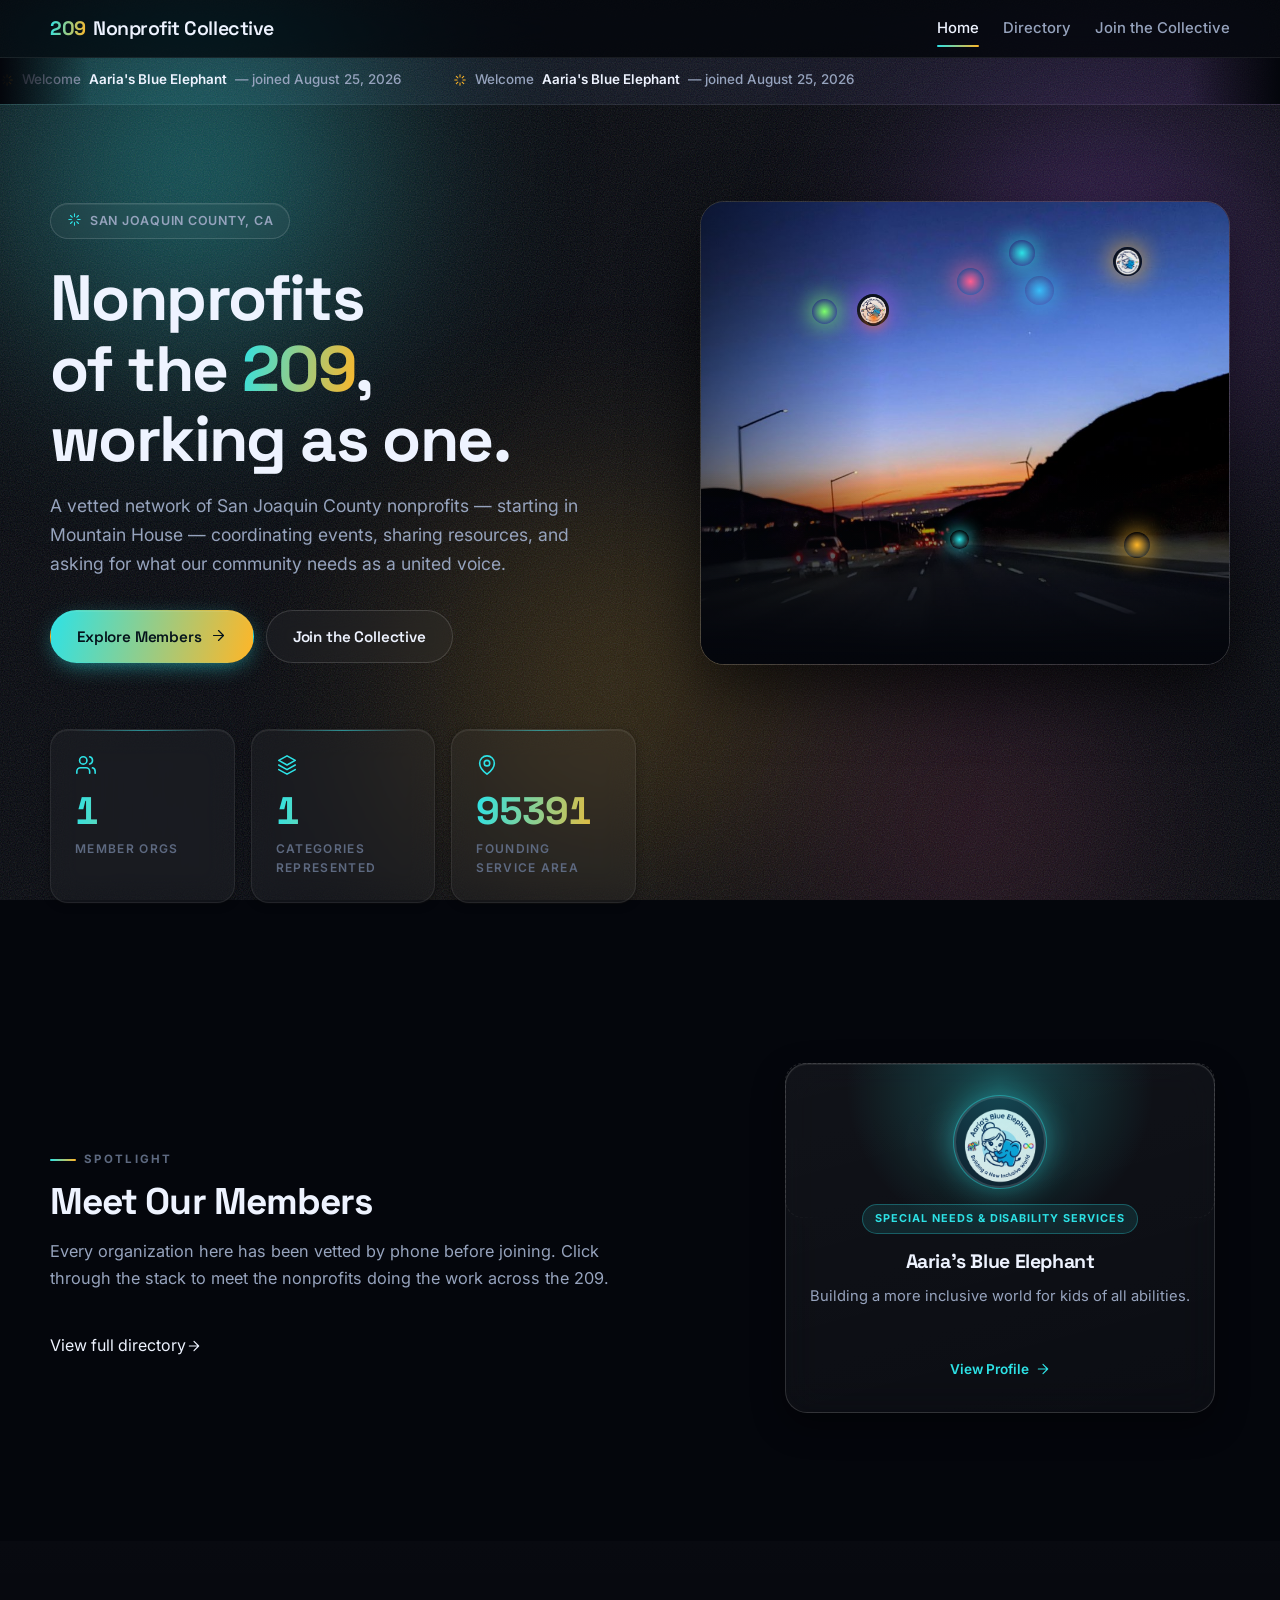
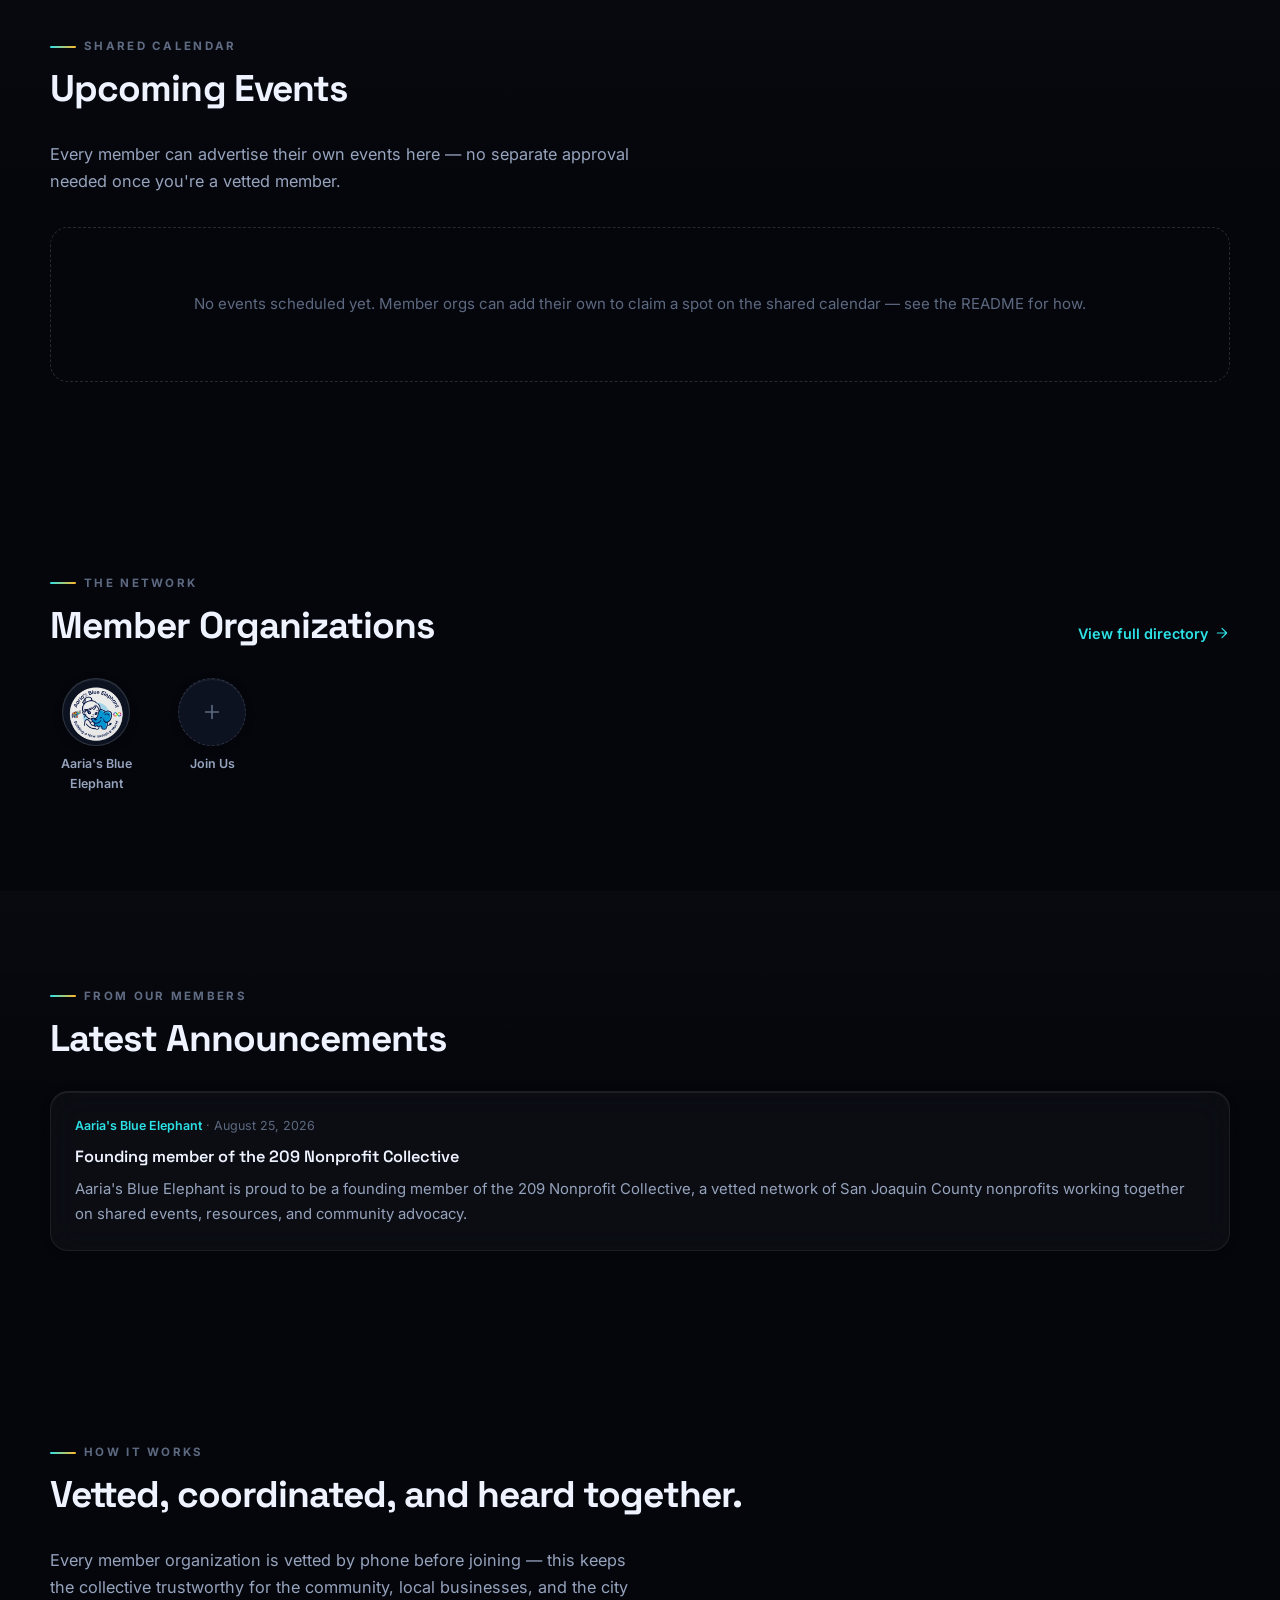
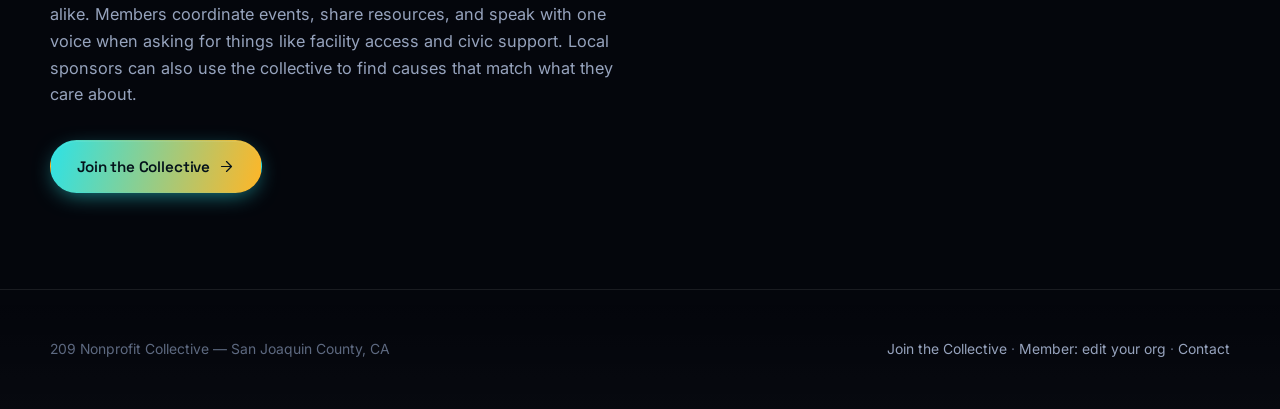
==== commit 56e88094: "Unify the membership CTA as 'Join the Collective' everywhere Replaces the mixed 'Apply to Join' / 'A" ====
--- a/index.html
+++ b/index.html
@@ -33,7 +33,7 @@
       <div class="nav-links">
         <a href="index.html" class="active">Home</a>
         <a href="directory.html">Directory</a>
-        <a href="apply.html">Apply to Join</a>
+        <a href="apply.html">Join the Collective</a>
       </div>
     </div>
   </nav>
@@ -50,7 +50,7 @@
         <p class="reveal">A vetted network of San Joaquin County nonprofits — starting in Mountain House — coordinating events, sharing resources, and asking for what our community needs as a united voice.</p>
         <div class="hero-actions reveal">
           <a class="btn btn-gold" href="directory.html">Explore Members <i data-icon="arrowRight" data-icon-size="17"></i></a>
-          <a class="btn btn-outline" href="apply.html">Apply to Join</a>
+          <a class="btn btn-outline" href="apply.html">Join the Collective</a>
         </div>
       </div>
       <div class="hero-art reveal">
@@ -153,7 +153,7 @@
       </div>
       <p class="lead reveal">Every member organization is vetted by phone before joining — this keeps the collective trustworthy for the community, local businesses, and the city alike. Members coordinate events, share resources, and speak with one voice when asking for things like facility access and civic support. Local sponsors can also use the collective to find causes that match what they care about.</p>
       <div class="hero-actions reveal" style="margin-top: 32px;">
-        <a class="btn btn-gold" href="apply.html">Apply to Join <i data-icon="arrowRight" data-icon-size="17"></i></a>
+        <a class="btn btn-gold" href="apply.html">Join the Collective <i data-icon="arrowRight" data-icon-size="17"></i></a>
       </div>
     </div>
   </section>
@@ -161,7 +161,7 @@
   <footer class="site-footer">
     <div class="container footer-row">
       <div>209 Nonprofit Collective — San Joaquin County, CA</div>
-      <div><a href="apply.html">Apply to join</a> · <a href="edit.html">Member: edit your org</a> · <a href="mailto:contact@aariasblueelephant.org">Contact</a></div>
+      <div><a href="apply.html">Join the Collective</a> · <a href="edit.html">Member: edit your org</a> · <a href="mailto:contact@aariasblueelephant.org">Contact</a></div>
     </div>
   </footer>
 
--- a/assets/css/style.css
+++ b/assets/css/style.css
@@ -130,8 +130,11 @@
   100% { transform: translate(1%, -2%); }
 }
 
-/* Everything above the ambient layer */
-body > *:not(.ambient) { position: relative; z-index: 1; }
+/* Everything above the ambient layer. .preloader must be excluded: this
+   selector scores (0,1,1) and would otherwise beat .preloader's (0,1,0),
+   overriding its position:fixed and rendering it as an in-flow block that
+   pushes the whole page down. */
+body > *:not(.ambient):not(.preloader) { position: relative; z-index: 1; }
 
 /* ---------- 3. Preloader ---------- */
 .preloader {
@@ -921,6 +924,20 @@
 .side-card { padding: var(--s5); }
 .side-card + .side-card { margin-top: var(--s4); }
 .side-card p { color: var(--text-dim); }
+.support-actions { display: flex; flex-direction: column; align-items: flex-start; gap: var(--s2); margin-top: var(--s3); }
+.support-actions .btn { justify-content: center; width: 100%; }
+.support-contact {
+  display: inline-flex;
+  align-items: center;
+  gap: 6px;
+  margin-top: 2px;
+  font-size: 0.84rem;
+  font-weight: 600;
+  color: var(--org-accent);
+  transition: gap 0.3s var(--ease);
+}
+.support-contact:hover { gap: 11px; }
+
 .program-list { list-style: none; padding: 0; margin: 0; display: grid; gap: var(--s2); }
 .program-list li {
   display: flex;
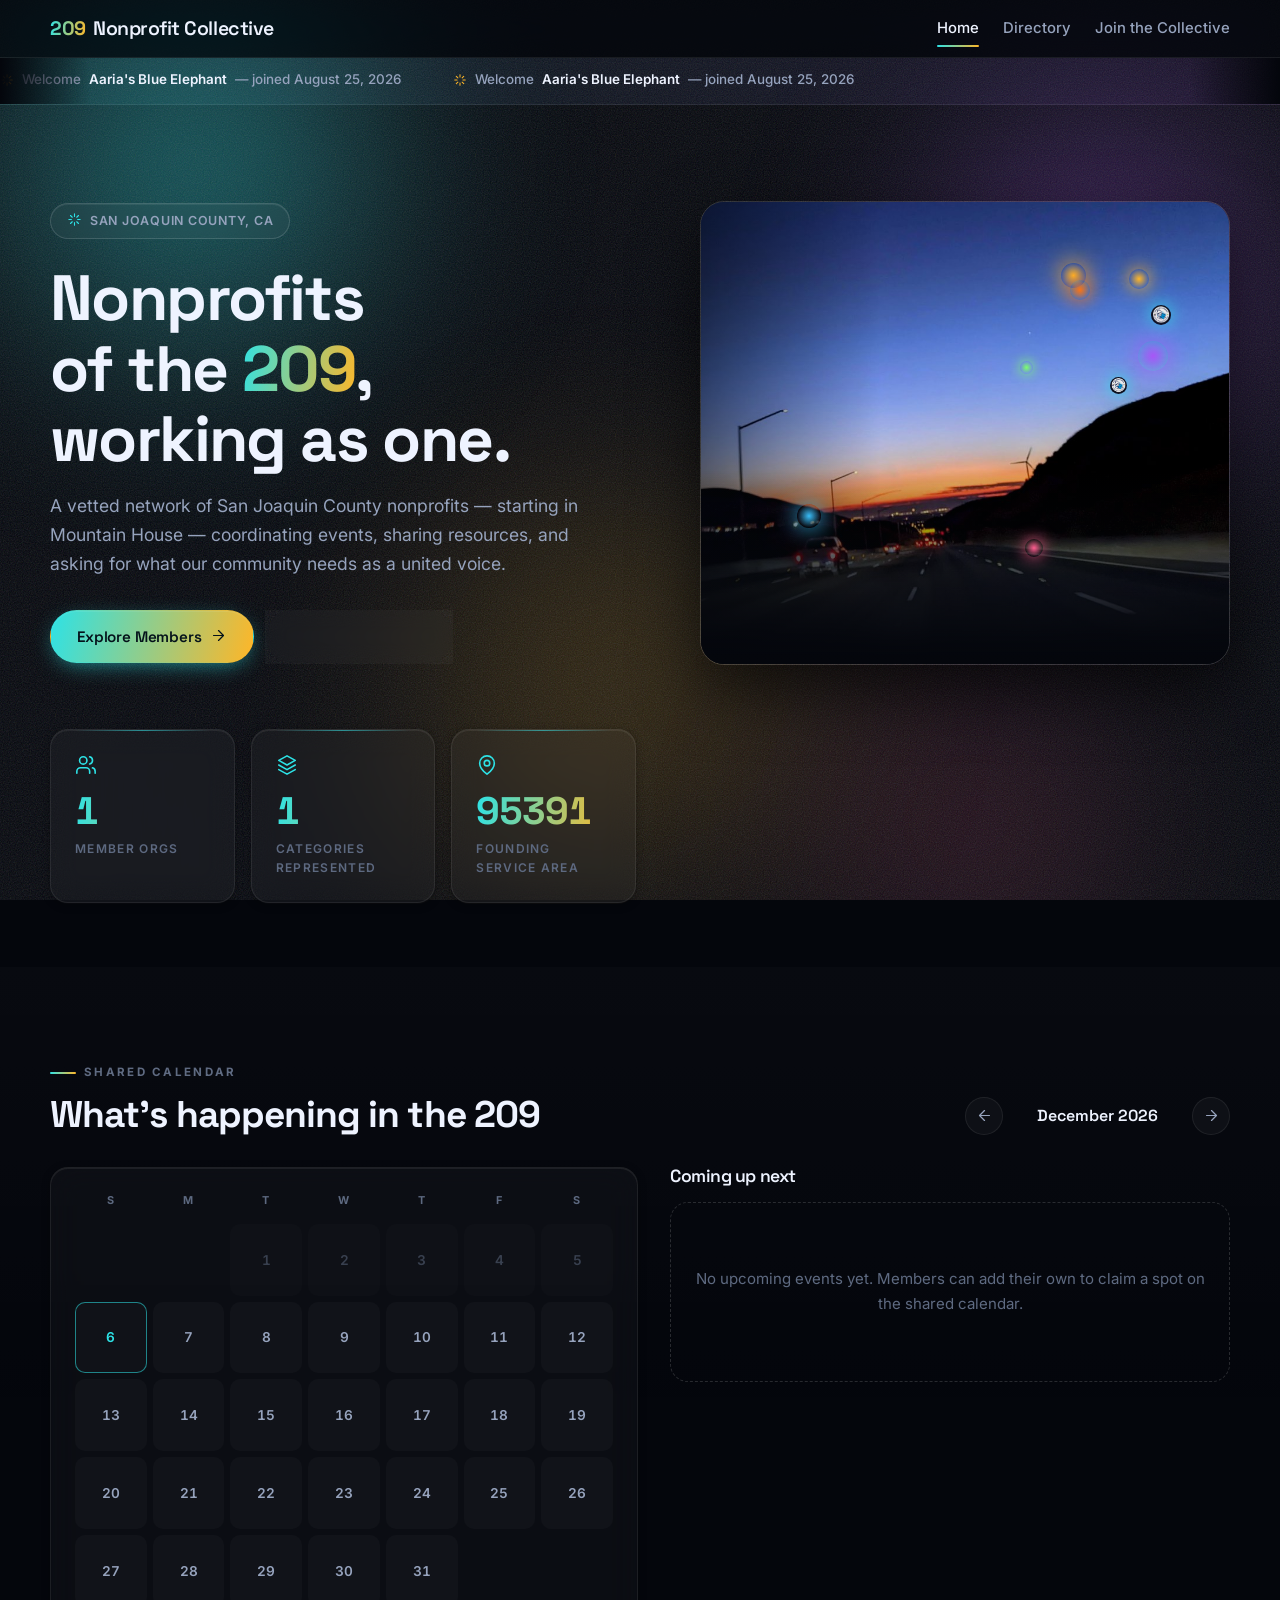
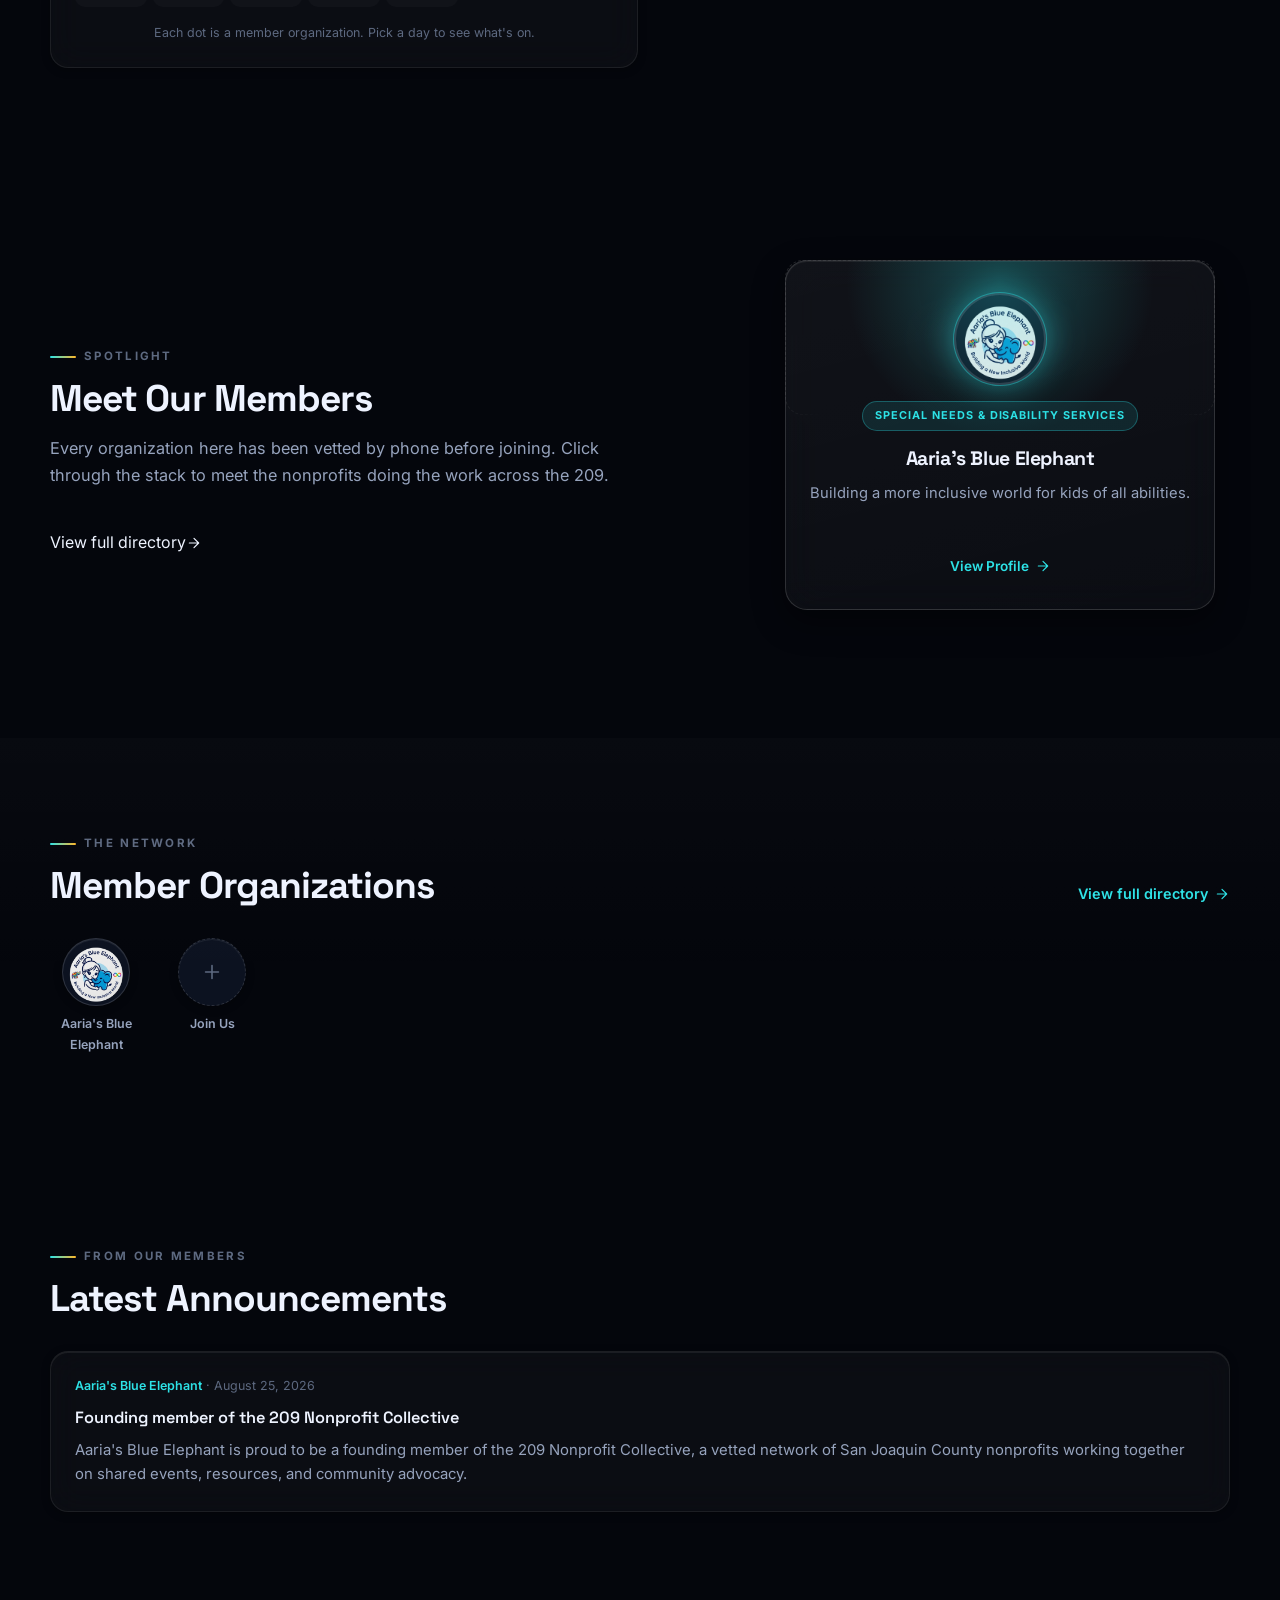
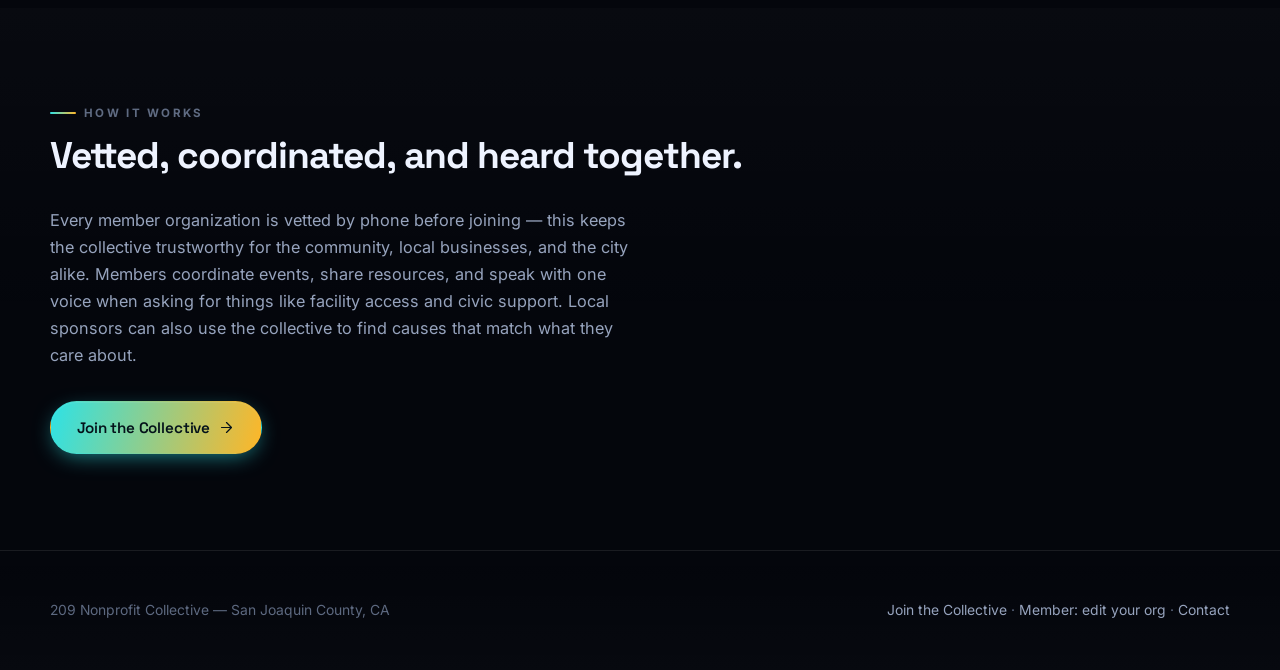
==== commit fe44fae6: "Move the shared calendar up and make it a real month grid - Calendar is now the first section after " ====
--- a/index.html
+++ b/index.html
@@ -82,6 +82,37 @@
     </div>
   </header>
 
+  <section class="section section-alt">
+    <div class="container">
+      <div class="section-head reveal">
+        <div>
+          <div class="section-kicker">Shared Calendar</div>
+          <h2>What's happening in the 209</h2>
+        </div>
+        <div class="cal-nav">
+          <button type="button" id="cal-prev" aria-label="Previous month"><i data-icon="arrowRight" data-icon-size="17"></i></button>
+          <div id="cal-month"></div>
+          <button type="button" id="cal-next" aria-label="Next month"><i data-icon="arrowRight" data-icon-size="17"></i></button>
+        </div>
+      </div>
+      <div class="calendar-layout reveal">
+        <div class="calendar-card">
+          <div class="cal-grid" id="cal-grid"></div>
+          <p class="cal-legend">Each dot is a member organization. Pick a day to see what's on.</p>
+        </div>
+        <div class="calendar-events">
+          <div class="cal-events-head">
+            <h3 id="events-heading">Coming up next</h3>
+            <button type="button" class="cal-clear" id="cal-clear" hidden>Show upcoming</button>
+          </div>
+          <div class="event-list" id="events-list">
+            <div class="empty-state">Loading events…</div>
+          </div>
+        </div>
+      </div>
+    </div>
+  </section>
+
   <section class="section">
     <div class="container spotlight-layout">
       <div class="reveal">
@@ -103,21 +134,6 @@
     <div class="container">
       <div class="section-head reveal">
         <div>
-          <div class="section-kicker">Shared Calendar</div>
-          <h2>Upcoming Events</h2>
-        </div>
-      </div>
-      <p class="lead reveal" style="margin-bottom: 32px;">Every member can advertise their own events here — no separate approval needed once you're a vetted member.</p>
-      <div class="event-list" id="events-list">
-        <div class="empty-state">Loading events…</div>
-      </div>
-    </div>
-  </section>
-
-  <section class="section">
-    <div class="container">
-      <div class="section-head reveal">
-        <div>
           <div class="section-kicker">The Network</div>
           <h2>Member Organizations</h2>
         </div>
@@ -129,7 +145,7 @@
     </div>
   </section>
 
-  <section class="section section-alt">
+  <section class="section">
     <div class="container">
       <div class="section-head reveal">
         <div>
@@ -143,7 +159,7 @@
     </div>
   </section>
 
-  <section class="section">
+  <section class="section section-alt">
     <div class="container">
       <div class="section-head reveal">
         <div>
--- a/assets/css/style.css
+++ b/assets/css/style.css
@@ -724,6 +724,116 @@
 }
 .event-link:hover { gap: 11px; }
 
+/* ---------- 15b. Shared month calendar ---------- */
+.calendar-layout { display: grid; grid-template-columns: 1.05fr 1fr; gap: var(--s6); align-items: start; }
+
+.calendar-card {
+  padding: var(--s5);
+  border-radius: var(--radius);
+  border: 1px solid var(--border);
+  background: var(--surface);
+  backdrop-filter: blur(16px);
+  -webkit-backdrop-filter: blur(16px);
+  box-shadow: var(--lift), var(--shadow-1);
+}
+
+.cal-nav { display: flex; align-items: center; gap: var(--s3); }
+.cal-nav > div {
+  font-family: var(--font-display);
+  font-weight: 600;
+  font-size: 1rem;
+  min-width: 165px;
+  text-align: center;
+}
+.cal-nav button {
+  width: 38px; height: 38px;
+  border-radius: 50%;
+  border: 1px solid var(--border);
+  background: var(--surface);
+  color: var(--text-dim);
+  cursor: pointer;
+  display: grid;
+  place-items: center;
+  transition: color 0.25s var(--ease), border-color 0.25s var(--ease), transform 0.25s var(--ease);
+}
+.cal-nav button:hover { color: var(--aqua); border-color: var(--aqua); }
+.cal-nav button:active { transform: scale(0.94); }
+#cal-prev .icon { transform: rotate(180deg); }
+
+.cal-grid { display: grid; grid-template-columns: repeat(7, 1fr); gap: 6px; }
+.cal-dow {
+  text-align: center;
+  font-size: 0.68rem;
+  font-weight: 700;
+  letter-spacing: 0.1em;
+  color: var(--text-faint);
+  padding-bottom: var(--s2);
+}
+.cal-day {
+  position: relative;
+  aspect-ratio: 1;
+  border-radius: 10px;
+  border: 1px solid transparent;
+  background: rgba(255, 255, 255, 0.022);
+  display: flex;
+  flex-direction: column;
+  align-items: center;
+  justify-content: center;
+  gap: 4px;
+  font-family: inherit;
+  color: var(--text-dim);
+  padding: 0;
+}
+.cal-empty { background: none; }
+.cal-num { font-size: 0.85rem; font-weight: 600; font-variant-numeric: tabular-nums; }
+.cal-day.is-past { color: var(--text-faint); opacity: 0.55; }
+.cal-day.is-today {
+  border-color: color-mix(in srgb, var(--aqua) 55%, transparent);
+  color: var(--text);
+}
+.cal-day.is-today .cal-num { color: var(--aqua); }
+.cal-day.has-events {
+  cursor: pointer;
+  color: var(--text);
+  background: rgba(255, 255, 255, 0.055);
+  opacity: 1;
+  transition: transform 0.25s var(--ease), background 0.25s var(--ease), border-color 0.25s var(--ease);
+}
+.cal-day.has-events:hover { transform: translateY(-2px); background: rgba(255, 255, 255, 0.1); }
+.cal-day.is-selected {
+  border-color: var(--aqua);
+  background: color-mix(in srgb, var(--aqua) 16%, transparent);
+  box-shadow: 0 0 18px -4px color-mix(in srgb, var(--aqua) 65%, transparent);
+}
+.cal-dots { display: flex; gap: 3px; flex-wrap: wrap; justify-content: center; max-width: 90%; }
+.cal-dot { width: 5px; height: 5px; border-radius: 50%; }
+.cal-legend { font-size: 0.78rem; color: var(--text-faint); margin: var(--s4) 0 0; text-align: center; }
+
+.cal-events-head {
+  display: flex;
+  align-items: baseline;
+  justify-content: space-between;
+  gap: var(--s3);
+  margin-bottom: var(--s4);
+  flex-wrap: wrap;
+}
+.cal-events-head h3 { margin: 0; }
+.cal-clear {
+  border: none;
+  background: none;
+  padding: 0;
+  cursor: pointer;
+  font-size: 0.82rem;
+  font-weight: 600;
+  color: var(--aqua);
+  font-family: inherit;
+}
+.cal-clear:hover { text-decoration: underline; }
+
+@media (max-width: 980px) {
+  .calendar-layout { grid-template-columns: 1fr; }
+}
+
 /* ---------- 16. Member spotlight ---------- */
 .spotlight-layout {
   display: grid;
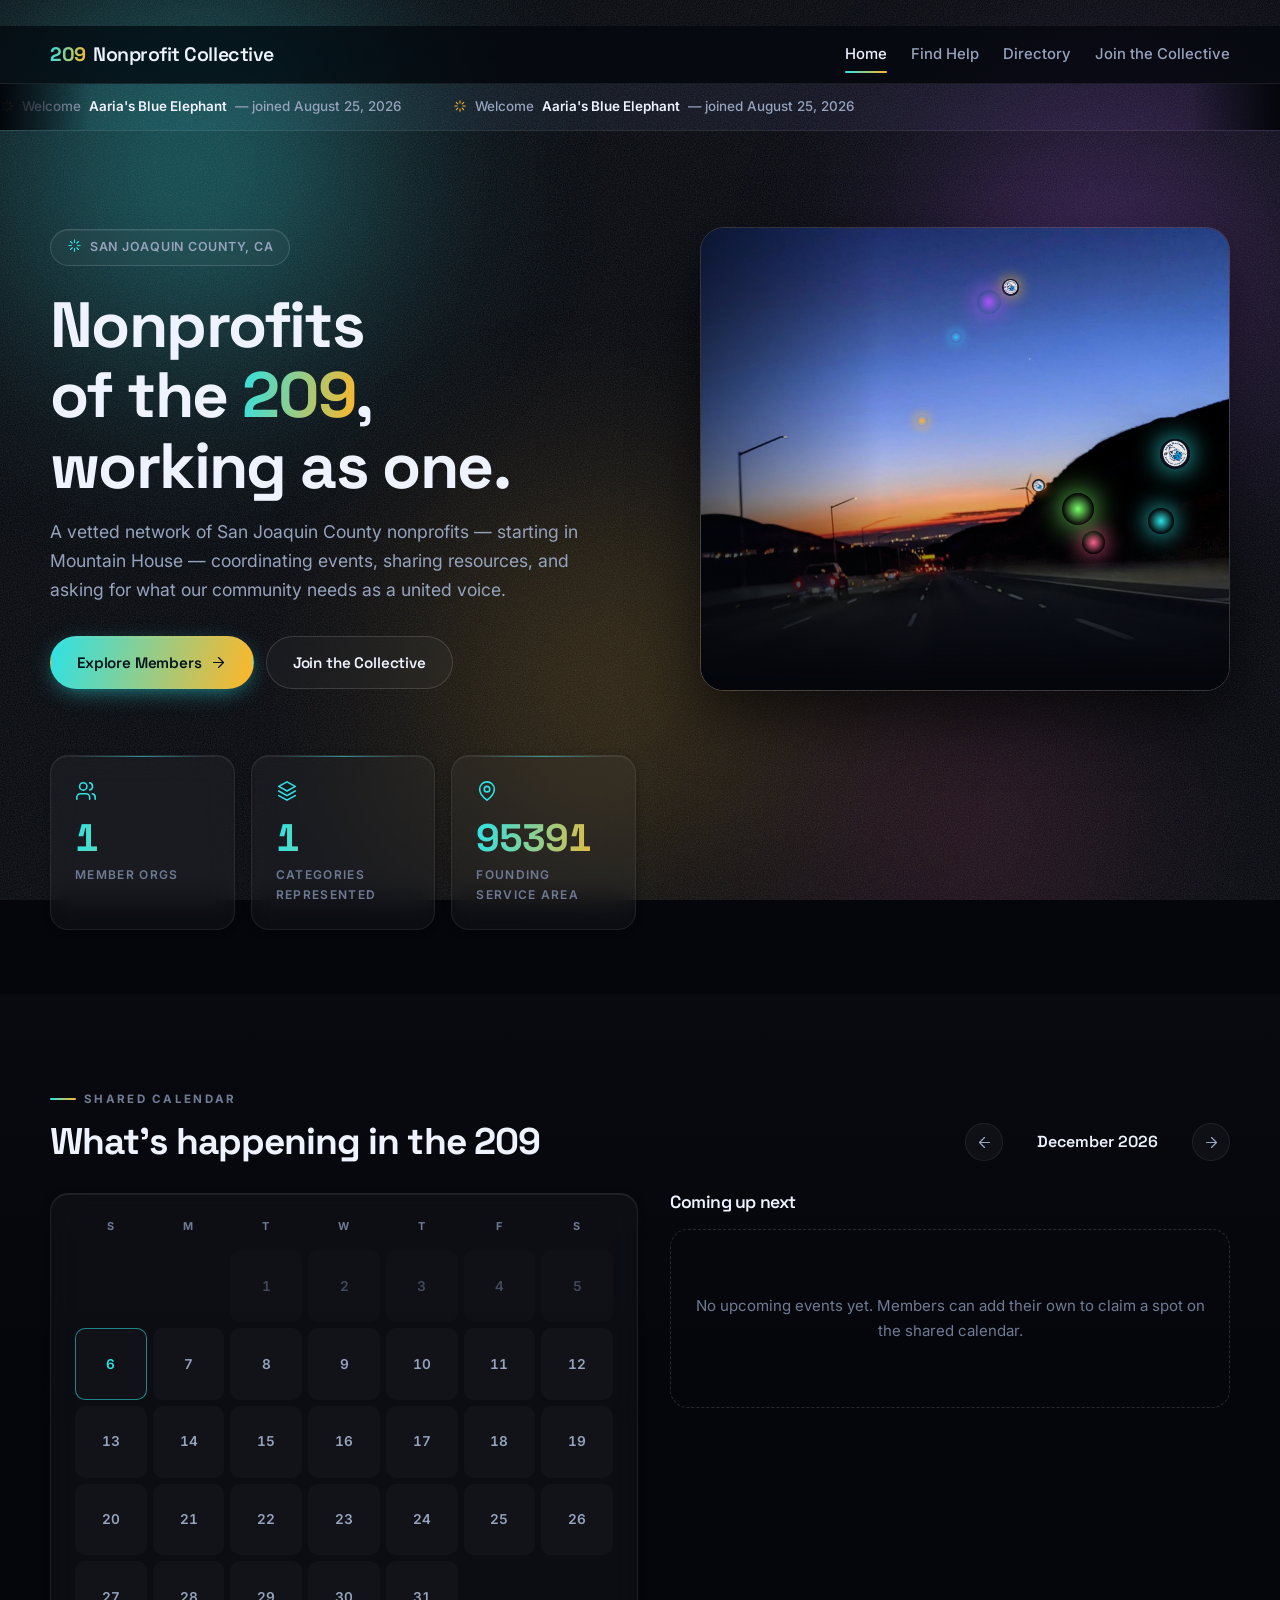
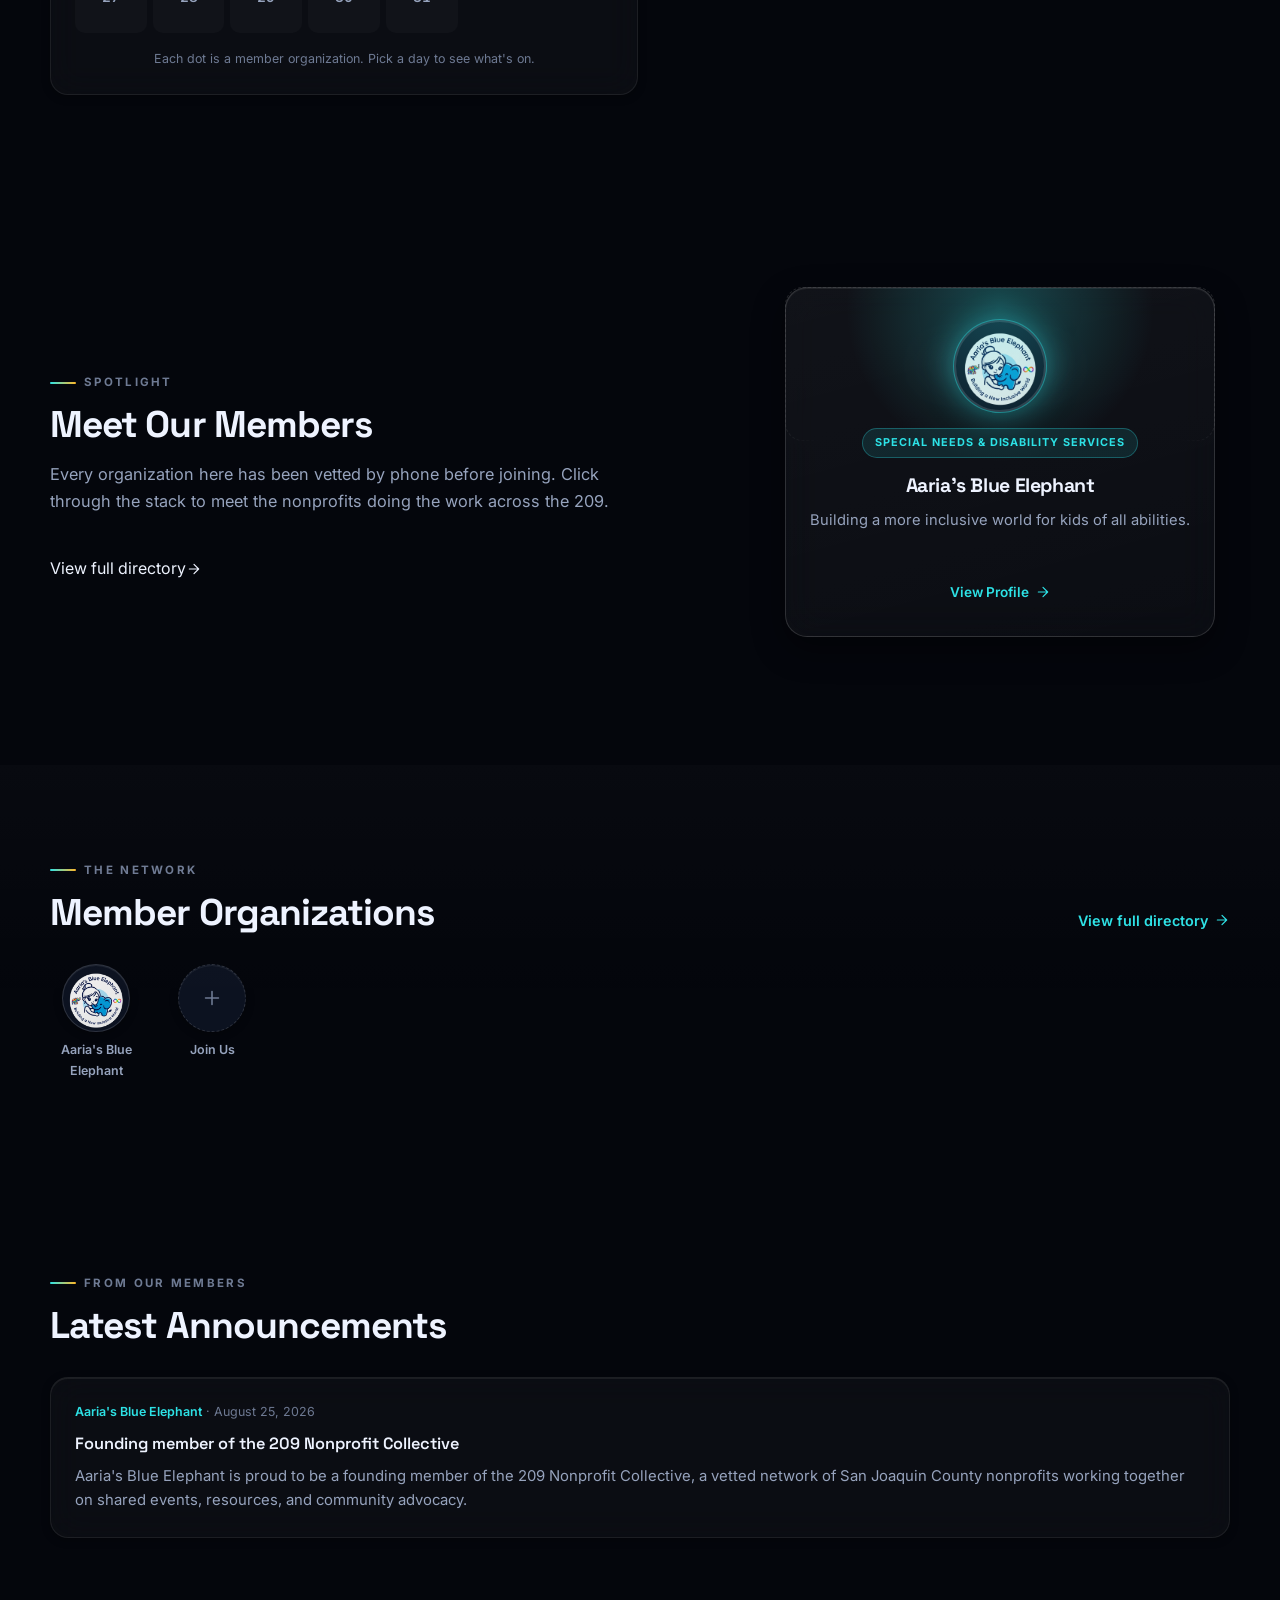
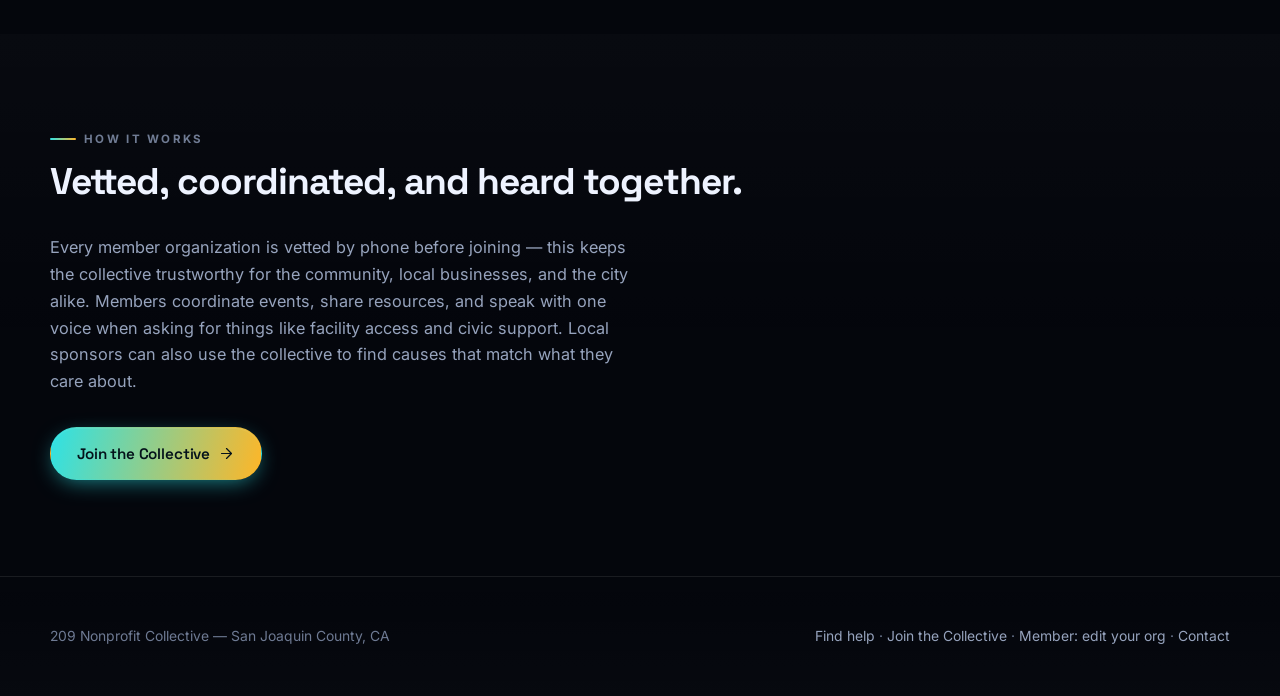
==== commit c0fbb7d7: "Add Find Help page, SEO/social metadata, and an accessibility pass Find Help (help.html): - Communit" ====
--- a/index.html
+++ b/index.html
@@ -4,13 +4,28 @@
   <meta charset="utf-8" />
   <meta name="viewport" content="width=device-width, initial-scale=1" />
   <title>209 Nonprofit Collective</title>
-  <meta name="description" content="A vetted network of nonprofits serving San Joaquin County — starting in Mountain House and growing across the 209." />
+  <meta name="description" content="A vetted network of San Joaquin County nonprofits — starting in Mountain House (95391). Find local causes, upcoming community events, and ways to help." />
+  <link rel="canonical" href="https://aariasblueelephant-create.github.io/209-nonprofit-collective/index.html" />
+  <meta property="og:type" content="website" />
+  <meta property="og:site_name" content="209 Nonprofit Collective" />
+  <meta property="og:title" content="209 Nonprofit Collective — Nonprofits of the 209, working as one" />
+  <meta property="og:description" content="A vetted network of San Joaquin County nonprofits — starting in Mountain House (95391). Find local causes, upcoming community events, and ways to help." />
+  <meta property="og:url" content="https://aariasblueelephant-create.github.io/209-nonprofit-collective/index.html" />
+  <meta property="og:image" content="https://aariasblueelephant-create.github.io/209-nonprofit-collective/assets/img/og-card.jpg" />
+  <meta property="og:image:width" content="1200" />
+  <meta property="og:image:height" content="630" />
+  <meta name="twitter:card" content="summary_large_image" />
+  <meta name="twitter:title" content="209 Nonprofit Collective — Nonprofits of the 209, working as one" />
+  <meta name="twitter:description" content="A vetted network of San Joaquin County nonprofits — starting in Mountain House (95391). Find local causes, upcoming community events, and ways to help." />
+  <meta name="twitter:image" content="https://aariasblueelephant-create.github.io/209-nonprofit-collective/assets/img/og-card.jpg" />
+  <meta name="theme-color" content="#04060C" />
   <link rel="preconnect" href="https://fonts.googleapis.com" />
   <link rel="preconnect" href="https://fonts.gstatic.com" crossorigin />
   <link href="https://fonts.googleapis.com/css2?family=Space+Grotesk:wght@500;600;700&family=Inter:wght@400;500;600;700&display=swap" rel="stylesheet" />
   <link rel="stylesheet" href="assets/css/style.css" />
 </head>
 <body>
+  <a class="skip-link" href="#main">Skip to content</a>
   <div class="preloader">
     <div style="display:grid;place-items:center;">
       <div class="pre-mark">209</div>
@@ -27,18 +42,20 @@
     <div class="grain"></div>
   </div>
 
-  <nav class="site-nav">
+  <nav class="site-nav" aria-label="Main">
     <div class="container">
       <a class="brand" href="index.html"><span class="grad-text">209</span> <span>Nonprofit Collective</span></a>
       <div class="nav-links">
         <a href="index.html" class="active">Home</a>
+        <a href="help.html">Find Help</a>
         <a href="directory.html">Directory</a>
         <a href="apply.html">Join the Collective</a>
       </div>
     </div>
   </nav>
 
-  <div class="joined-ticker" id="joined-ticker" hidden>
+  <main id="main" tabindex="-1">
+  <div class="joined-ticker" id="joined-ticker" hidden aria-label="Recently joined members">
     <div class="joined-ticker-track" id="joined-ticker-track"></div>
   </div>
 
@@ -174,10 +191,12 @@
     </div>
   </section>
 
+  </main>
+
   <footer class="site-footer">
     <div class="container footer-row">
       <div>209 Nonprofit Collective — San Joaquin County, CA</div>
-      <div><a href="apply.html">Join the Collective</a> · <a href="edit.html">Member: edit your org</a> · <a href="mailto:contact@aariasblueelephant.org">Contact</a></div>
+      <div><a href="help.html">Find help</a> · <a href="apply.html">Join the Collective</a> · <a href="edit.html">Member: edit your org</a> · <a href="mailto:contact@aariasblueelephant.org">Contact</a></div>
     </div>
   </footer>
 
--- a/assets/css/style.css
+++ b/assets/css/style.css
@@ -29,9 +29,11 @@
   --org-accent-2: var(--amber);
 
   /* Text ramp */
-  --text: #EEF3FF;
-  --text-dim: #96A3BD;
-  --text-faint: #5D6980;
+  --text: #EEF3FF;      /* 18.2:1 on --bg */
+  --text-dim: #96A3BD;  /*  8.0:1 on --bg */
+  /* Was #5D6980, which measured 3.66:1 — below the WCAG AA 4.5:1 minimum
+     for body text. #6E7A93 measures 4.70:1 and still reads as muted. */
+  --text-faint: #6E7A93;
 
   /* Type */
   --font-display: "Space Grotesk", -apple-system, BlinkMacSystemFont, "Segoe UI", sans-serif;
@@ -86,6 +88,32 @@
 a { color: inherit; text-decoration: none; }
 img { display: block; max-width: 100%; }
 button { font-family: inherit; }
+
+/* Keyboard focus must always be clearly visible. :focus-visible keeps it off
+   mouse clicks while guaranteeing keyboard users can see where they are. */
+:focus-visible {
+  outline: 3px solid var(--aqua);
+  outline-offset: 3px;
+  border-radius: 4px;
+}
+/* Elements we focus programmatically to move screen-reader position (the
+   skip-link target, the results heading). They aren't tab-reachable, so a
+   ring adds no navigational value and visually collides with nearby text. */
+[tabindex="-1"]:focus { outline: none; }
+
+.skip-link {
+  position: absolute;
+  left: var(--s4);
+  top: -60px;
+  z-index: 200;
+  padding: 12px 22px;
+  border-radius: var(--radius-pill);
+  background: var(--aqua);
+  color: #04121A;
+  font-weight: 700;
+  transition: top 0.25s var(--ease);
+}
+.skip-link:focus { top: var(--s4); }
 
 .container { width: min(1180px, 100% - 48px); margin-inline: auto; }
 
@@ -834,6 +862,80 @@
   .calendar-layout { grid-template-columns: 1fr; }
 }
 
+/* ---------- 15c. Find Help ---------- */
+.crisis-note {
+  display: flex;
+  gap: var(--s4);
+  align-items: flex-start;
+  padding: var(--s4) var(--s5);
+  margin-bottom: var(--s6);
+  border-radius: var(--radius);
+  border: 1px solid color-mix(in srgb, var(--amber) 34%, transparent);
+  background: color-mix(in srgb, var(--amber) 9%, transparent);
+  font-size: 0.9rem;
+  color: var(--text-dim);
+  line-height: 1.6;
+}
+.crisis-note .icon { color: var(--amber); margin-top: 2px; }
+.crisis-note strong { color: var(--text); display: block; margin-bottom: 2px; }
+.crisis-note a { color: var(--amber); font-weight: 700; }
+
+.needs-grid { display: grid; grid-template-columns: repeat(auto-fill, minmax(270px, 1fr)); gap: var(--s4); }
+.need-card {
+  display: flex;
+  flex-direction: column;
+  align-items: flex-start;
+  gap: var(--s2);
+  text-align: left;
+  padding: var(--s5);
+  border-radius: var(--radius);
+  border: 1px solid var(--border);
+  background: var(--surface);
+  backdrop-filter: blur(16px);
+  -webkit-backdrop-filter: blur(16px);
+  box-shadow: var(--lift), var(--shadow-1);
+  cursor: pointer;
+  font-family: inherit;
+  color: var(--text);
+  transition: transform 0.4s var(--ease), box-shadow 0.4s var(--ease), border-color 0.4s var(--ease);
+}
+.need-card:hover {
+  transform: translateY(-4px);
+  border-color: color-mix(in srgb, var(--aqua) 45%, transparent);
+  box-shadow: var(--lift), var(--shadow-2);
+}
+.need-icon {
+  display: grid;
+  place-items: center;
+  width: 46px; height: 46px;
+  border-radius: 14px;
+  margin-bottom: var(--s2);
+  color: #04121A;
+  background: linear-gradient(140deg, var(--aqua), var(--amber));
+  box-shadow: 0 6px 18px -6px color-mix(in srgb, var(--aqua) 70%, transparent);
+}
+.need-label { font-family: var(--font-display); font-weight: 600; font-size: 1.05rem; letter-spacing: -0.02em; }
+.need-blurb { font-size: 0.89rem; color: var(--text-dim); }
+.need-examples { display: flex; flex-wrap: wrap; gap: 6px; margin-top: var(--s2); }
+.need-examples span {
+  font-size: 0.72rem;
+  color: var(--text-faint);
+  border: 1px solid var(--border);
+  border-radius: var(--radius-pill);
+  padding: 3px 9px;
+}
+.need-count {
+  margin-top: var(--s3);
+  font-size: 0.72rem;
+  font-weight: 700;
+  letter-spacing: 0.08em;
+  text-transform: uppercase;
+  color: var(--aqua);
+}
+
+.results-head { display: flex; align-items: center; gap: var(--s4); margin-bottom: var(--s5); flex-wrap: wrap; }
+.results-head h3 { margin: 0 0 2px; font-size: 1.3rem; }
+
 /* ---------- 16. Member spotlight ---------- */
 .spotlight-layout {
   display: grid;
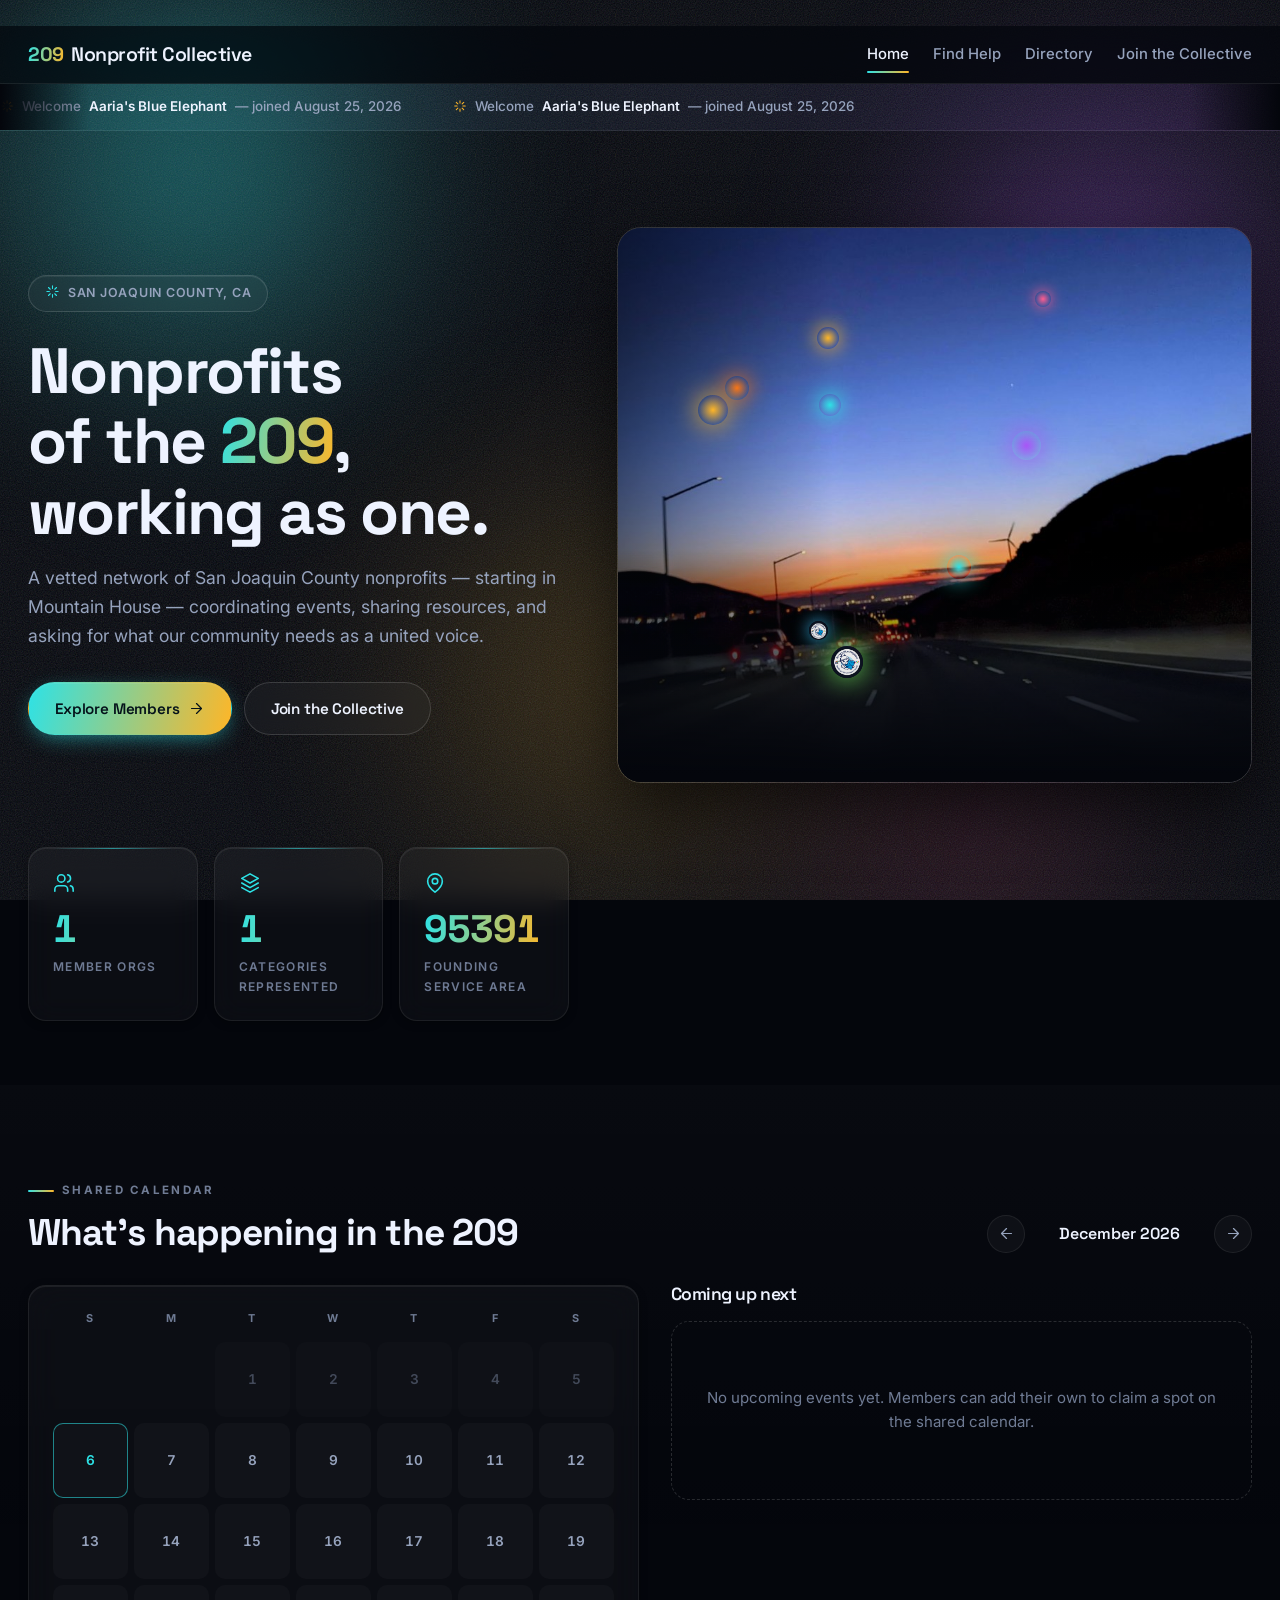
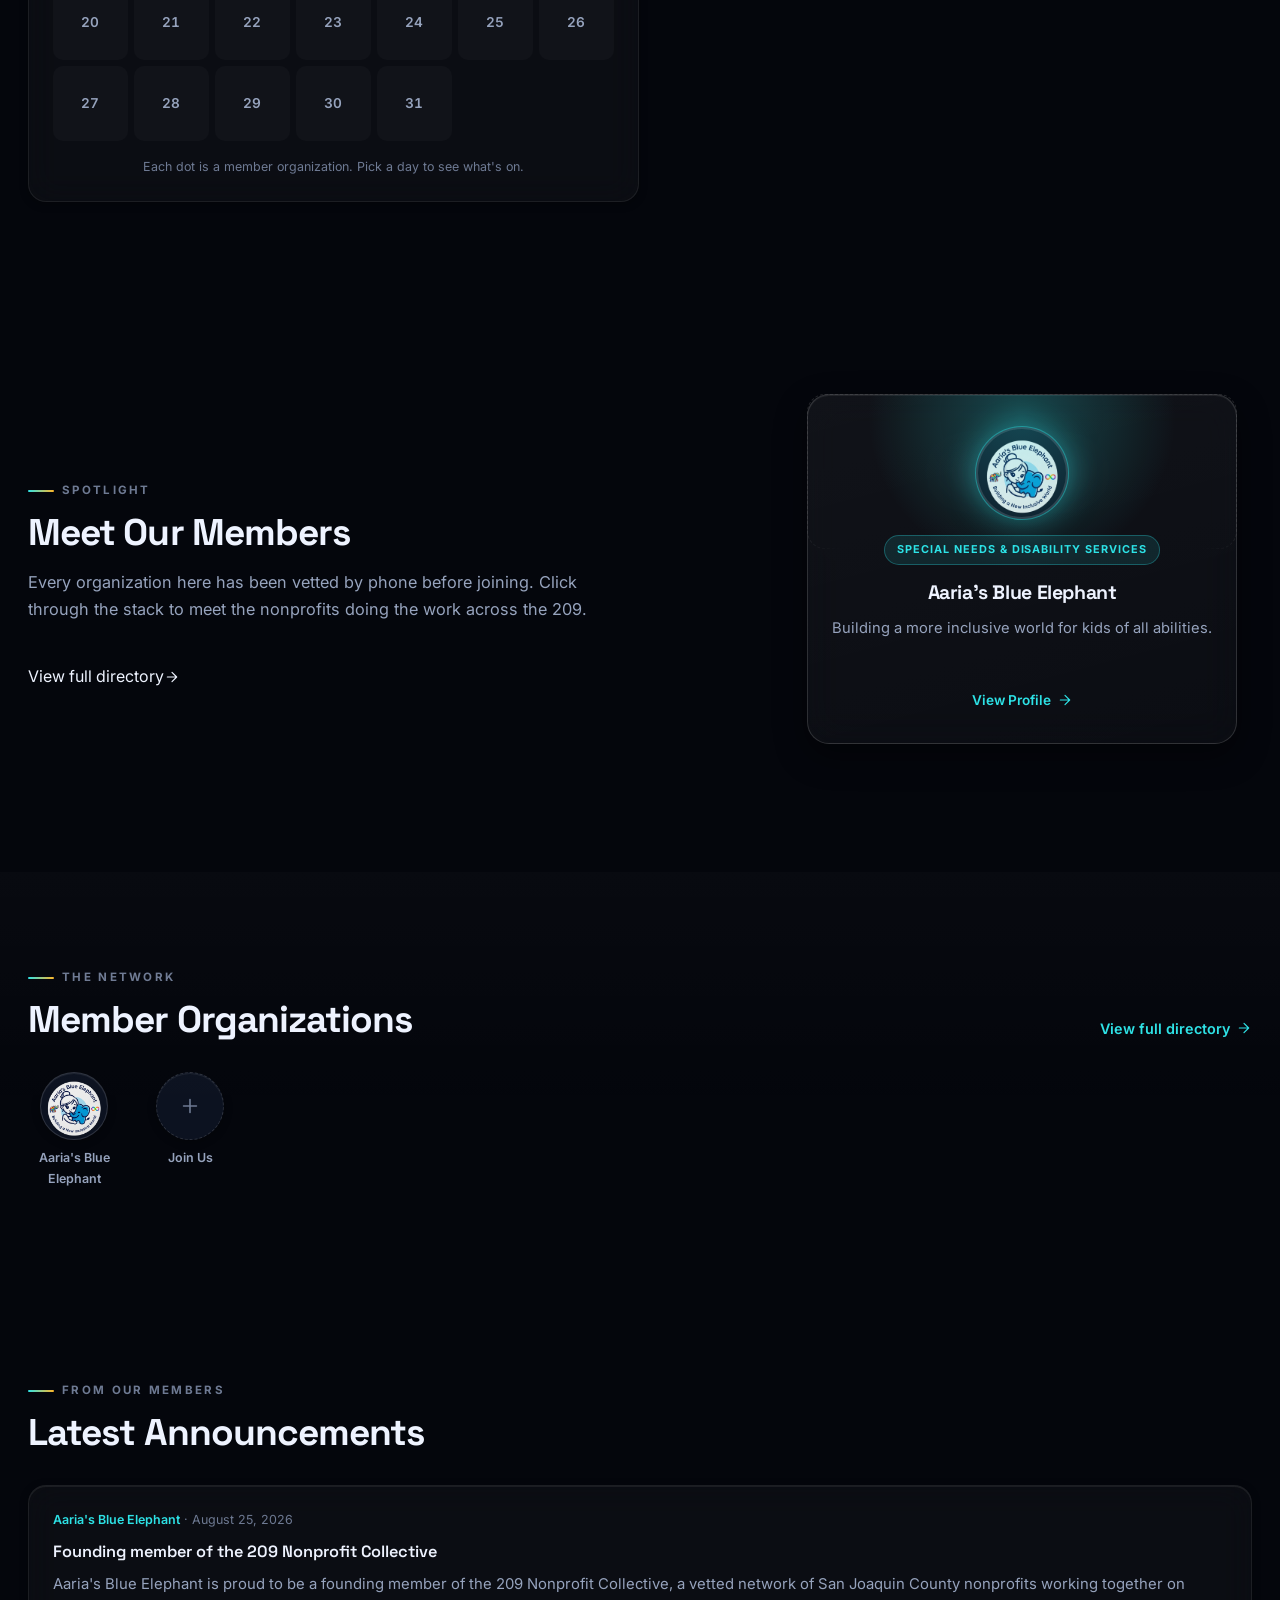
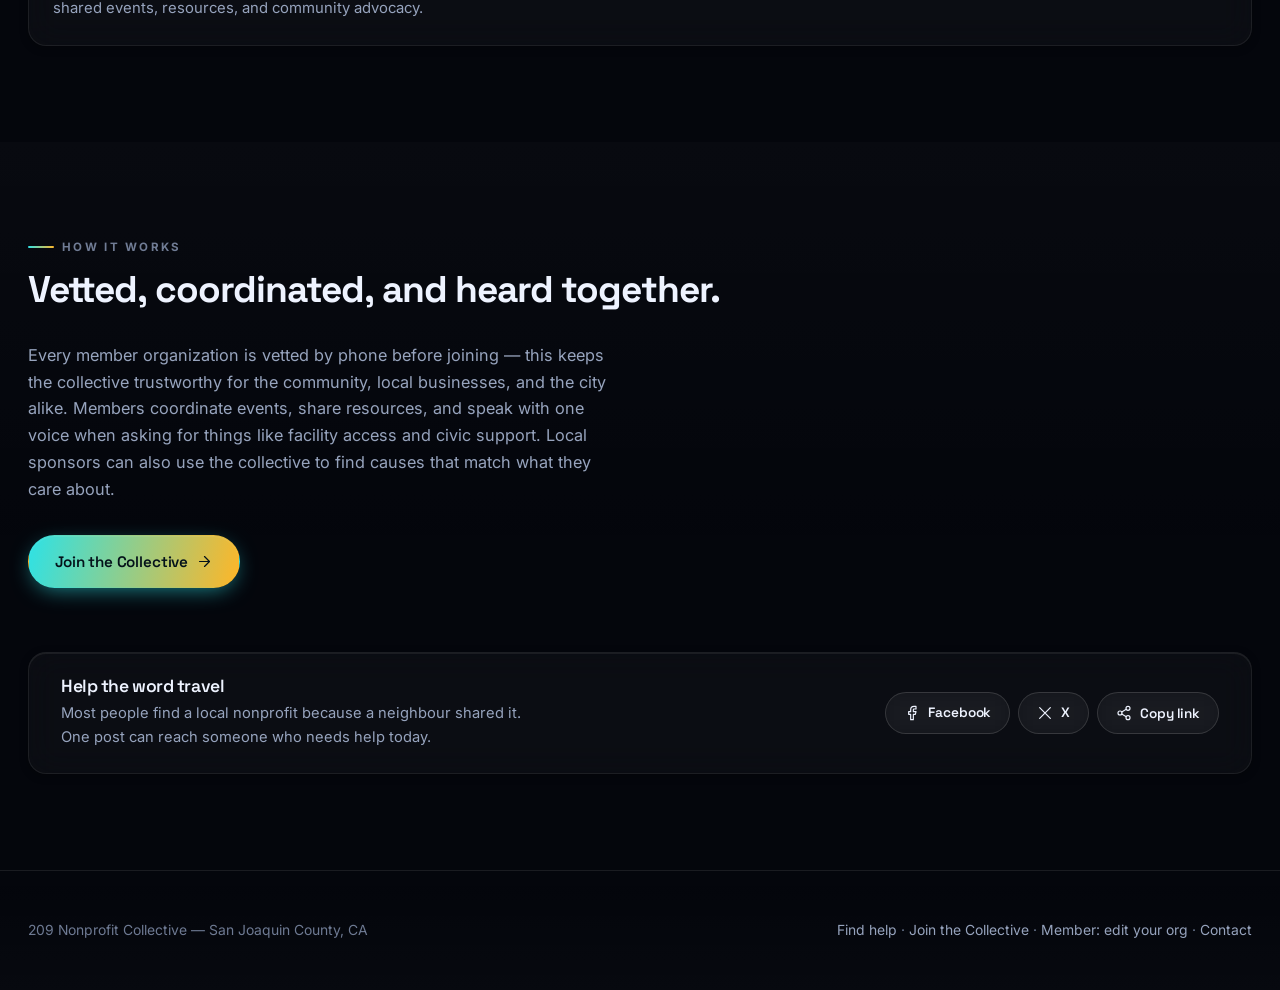
==== commit 91032dee: "Widen hero photo, add favicons, share buttons, and multi-category orgs - Hero photo gets the larger " ====
--- a/index.html
+++ b/index.html
@@ -19,6 +19,11 @@
   <meta name="twitter:description" content="A vetted network of San Joaquin County nonprofits — starting in Mountain House (95391). Find local causes, upcoming community events, and ways to help." />
   <meta name="twitter:image" content="https://aariasblueelephant-create.github.io/209-nonprofit-collective/assets/img/og-card.jpg" />
   <meta name="theme-color" content="#04060C" />
+  <link rel="icon" href="favicon.ico" sizes="any" />
+  <link rel="icon" type="image/png" sizes="32x32" href="assets/img/favicon-32.png" />
+  <link rel="icon" type="image/png" sizes="16x16" href="assets/img/favicon-16.png" />
+  <link rel="apple-touch-icon" href="assets/img/apple-touch-icon.png" />
+  <link rel="manifest" href="site.webmanifest" />
   <link rel="preconnect" href="https://fonts.googleapis.com" />
   <link rel="preconnect" href="https://fonts.gstatic.com" crossorigin />
   <link href="https://fonts.googleapis.com/css2?family=Space+Grotesk:wght@500;600;700&family=Inter:wght@400;500;600;700&display=swap" rel="stylesheet" />
@@ -188,6 +193,14 @@
       <div class="hero-actions reveal" style="margin-top: 32px;">
         <a class="btn btn-gold" href="apply.html">Join the Collective <i data-icon="arrowRight" data-icon-size="17"></i></a>
       </div>
+
+      <div class="share-block reveal">
+        <div>
+          <h3>Help the word travel</h3>
+          <p>Most people find a local nonprofit because a neighbour shared it. One post can reach someone who needs help today.</p>
+        </div>
+        <div class="share-actions" id="site-share"></div>
+      </div>
     </div>
   </section>
 
@@ -204,6 +217,7 @@
   <script src="assets/js/ui.js" defer></script>
   <script src="assets/js/data.js" defer></script>
   <script src="assets/js/render.js" defer></script>
+  <script src="assets/js/share.js" defer></script>
   <script src="assets/js/home.js" defer></script>
 </body>
 </html>
--- a/assets/css/style.css
+++ b/assets/css/style.css
@@ -390,9 +390,18 @@
 .hero { padding: var(--s9) 0 var(--s8); position: relative; }
 .hero .container {
   display: grid;
-  grid-template-columns: 1.05fr 0.95fr;
-  gap: var(--s8);
-  align-items: center;
+  /* Photo side gets the larger share — there's real estate for it and the
+     copy column reads fine narrower. */
+  grid-template-columns: 0.92fr 1.08fr;
+  gap: var(--s7);
+  align-items: center;
+}
+/* On large screens the whole page breathes wider so the hero photo gets real
+   estate. Widening only the hero left the nav visibly inset against it, so
+   the container itself scales — the copy column stays a readable measure
+   because the hero grid gives the photo the larger share. */
+@media (min-width: 1100px) {
+  .container { width: min(1320px, 100% - 56px); }
 }
 
 .hero-kicker {
@@ -936,6 +945,42 @@
 .results-head { display: flex; align-items: center; gap: var(--s4); margin-bottom: var(--s5); flex-wrap: wrap; }
 .results-head h3 { margin: 0 0 2px; font-size: 1.3rem; }
 
+/* ---------- 15d. Share block ---------- */
+.share-block {
+  display: flex;
+  align-items: center;
+  justify-content: space-between;
+  gap: var(--s5);
+  flex-wrap: wrap;
+  margin-top: var(--s8);
+  padding: var(--s5) var(--s6);
+  border-radius: var(--radius);
+  border: 1px solid var(--border);
+  background: var(--surface);
+  backdrop-filter: blur(16px);
+  -webkit-backdrop-filter: blur(16px);
+  box-shadow: var(--lift), var(--shadow-1);
+}
+.share-block h3 { margin: 0 0 4px; }
+.share-block p { margin: 0; color: var(--text-dim); font-size: 0.92rem; max-width: 52ch; }
+.share-actions { display: flex; gap: var(--s2); flex-wrap: wrap; }
+
+/* Compact icon variant (org profile header) */
+.share-icons .share-copy-icon {
+  width: 40px; height: 40px;
+  border-radius: 50%;
+  border: 1px solid var(--border);
+  display: grid;
+  place-items: center;
+  color: var(--text-dim);
+  background: var(--surface);
+  backdrop-filter: blur(10px);
+  -webkit-backdrop-filter: blur(10px);
+  cursor: pointer;
+  transition: color 0.3s var(--ease), border-color 0.3s var(--ease), transform 0.3s var(--ease);
+}
+.share-icons .share-copy-icon:hover { color: var(--org-accent); border-color: var(--org-accent); transform: translateY(-2px); }
+
 /* ---------- 16. Member spotlight ---------- */
 .spotlight-layout {
   display: grid;
@@ -1272,6 +1317,24 @@
 }
 .color-row input[type="text"] { flex: 1; font-family: ui-monospace, Menlo, monospace; }
 
+.checkbox-grid { display: grid; gap: 2px; }
+.checkbox-row {
+  display: flex;
+  align-items: center;
+  gap: var(--s3);
+  padding: 9px 12px;
+  border-radius: var(--radius-sm);
+  font-size: 0.9rem;
+  color: var(--text-dim);
+  cursor: pointer;
+  transition: background 0.2s var(--ease), color 0.2s var(--ease);
+}
+.checkbox-row:hover { background: var(--surface); color: var(--text); }
+.checkbox-row input { width: 17px; height: 17px; accent-color: var(--aqua); cursor: pointer; flex-shrink: 0; }
+.checkbox-row.is-primary { color: var(--aqua); cursor: default; }
+.checkbox-row.is-primary:hover { background: none; }
+.checkbox-row.is-primary input { cursor: default; }
+
 .theme-grid { display: grid; grid-template-columns: repeat(auto-fill, minmax(84px, 1fr)); gap: var(--s2); }
 .theme-preset {
   display: flex;
